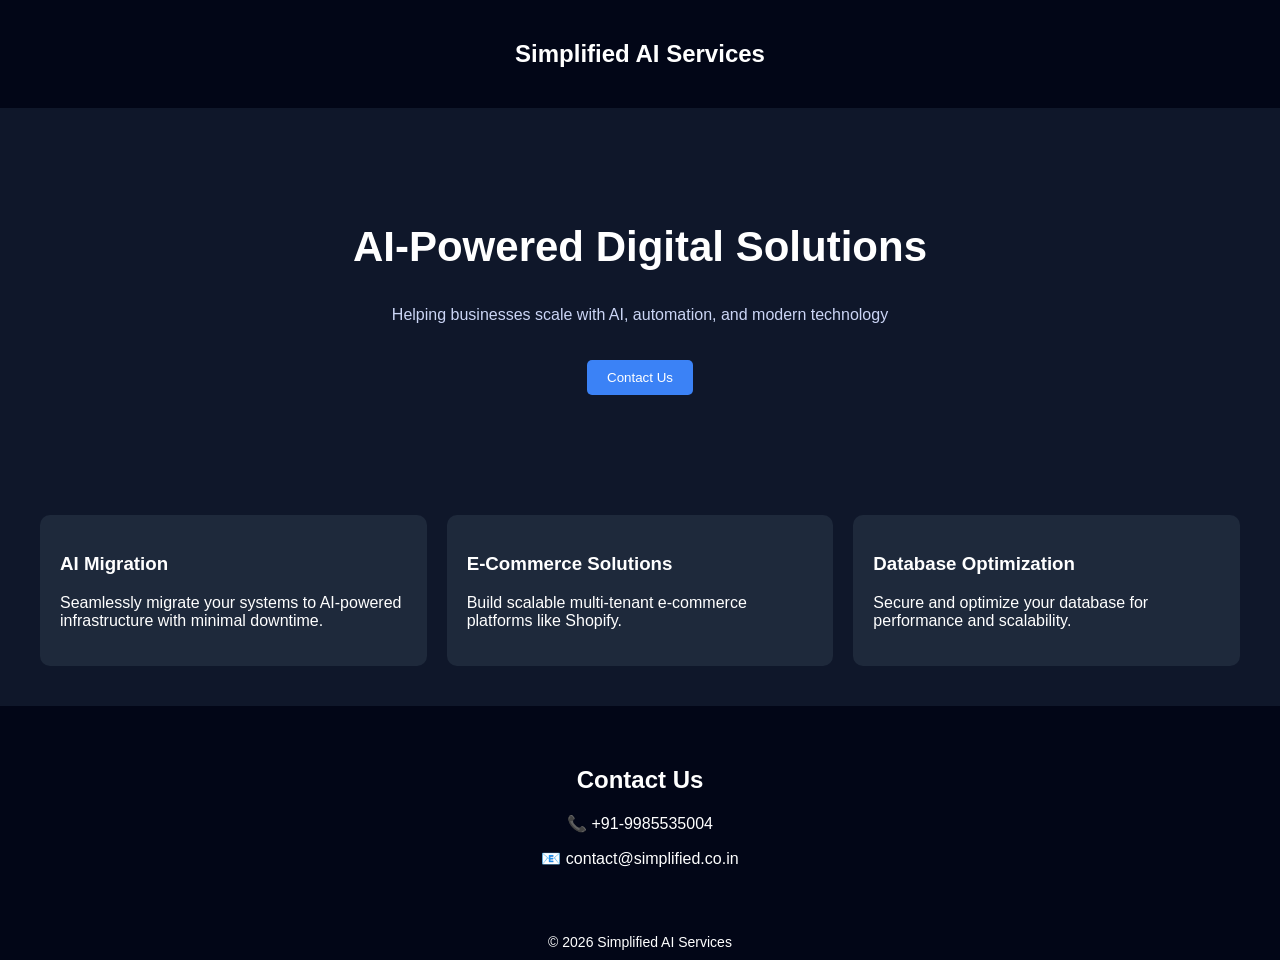
==== index.html @ 4fa231a5 "Add files via upload" ====
<!DOCTYPE html>
<html lang="en">
<head>
  <meta charset="UTF-8">
  <title>Simplified AI Services</title>
  <meta name="viewport" content="width=device-width, initial-scale=1.0">

  <link rel="stylesheet" href="style.css">
</head>

<body>

<header>
  <h2>Simplified AI Services</h2>
</header>

<section class="hero">
  <h1>AI-Powered Digital Solutions</h1>
  <p>Helping businesses scale with AI, automation, and modern technology</p>
  <button onclick="scrollToContact()">Contact Us</button>
</section>

<section class="services">

  <div class="card">
    <h3>AI Migration</h3>
    <p>Seamlessly migrate your systems to AI-powered infrastructure with minimal downtime.</p>
  </div>

  <div class="card">
    <h3>E-Commerce Solutions</h3>
    <p>Build scalable multi-tenant e-commerce platforms like Shopify.</p>
  </div>

  <div class="card">
    <h3>Database Optimization</h3>
    <p>Secure and optimize your database for performance and scalability.</p>
  </div>

</section>

<section class="contact" id="contact">
  <h2>Contact Us</h2>
  <p>📞 +91-9985535004</p>
  <p>📧 contact@simplified.co.in</p>
</section>

<footer>
  © 2026 Simplified AI Services
</footer>

<script src="script.js"></script>

</body>
</html>
---- style.css ----
body {
  margin: 0;
  font-family: Arial, sans-serif;
  background: #0f172a;
  color: #fff;
}

/* Header */
header {
  background: #020617;
  padding: 20px;
  text-align: center;
}

/* Hero */
.hero {
  text-align: center;
  padding: 80px 20px;
}

.hero h1 {
  font-size: 42px;
}

.hero p {
  color: #cbd5f5;
}

.hero button {
  margin-top: 20px;
  padding: 10px 20px;
  border: none;
  background: #3b82f6;
  color: white;
  cursor: pointer;
  border-radius: 5px;
}

.hero button:hover {
  background: #2563eb;
}

/* Services */
.services {
  display: grid;
  grid-template-columns: repeat(auto-fit, minmax(250px, 1fr));
  padding: 40px;
  gap: 20px;
}

.card {
  background: #1e293b;
  padding: 20px;
  border-radius: 10px;
  transition: 0.3s;
}

.card:hover {
  transform: scale(1.05);
  background: #334155;
}

/* Contact */
.contact {
  text-align: center;
  padding: 40px;
  background: #020617;
}

/* Footer */
footer {
  text-align: center;
  padding: 10px;
  background: #020617;
  font-size: 14px;
}
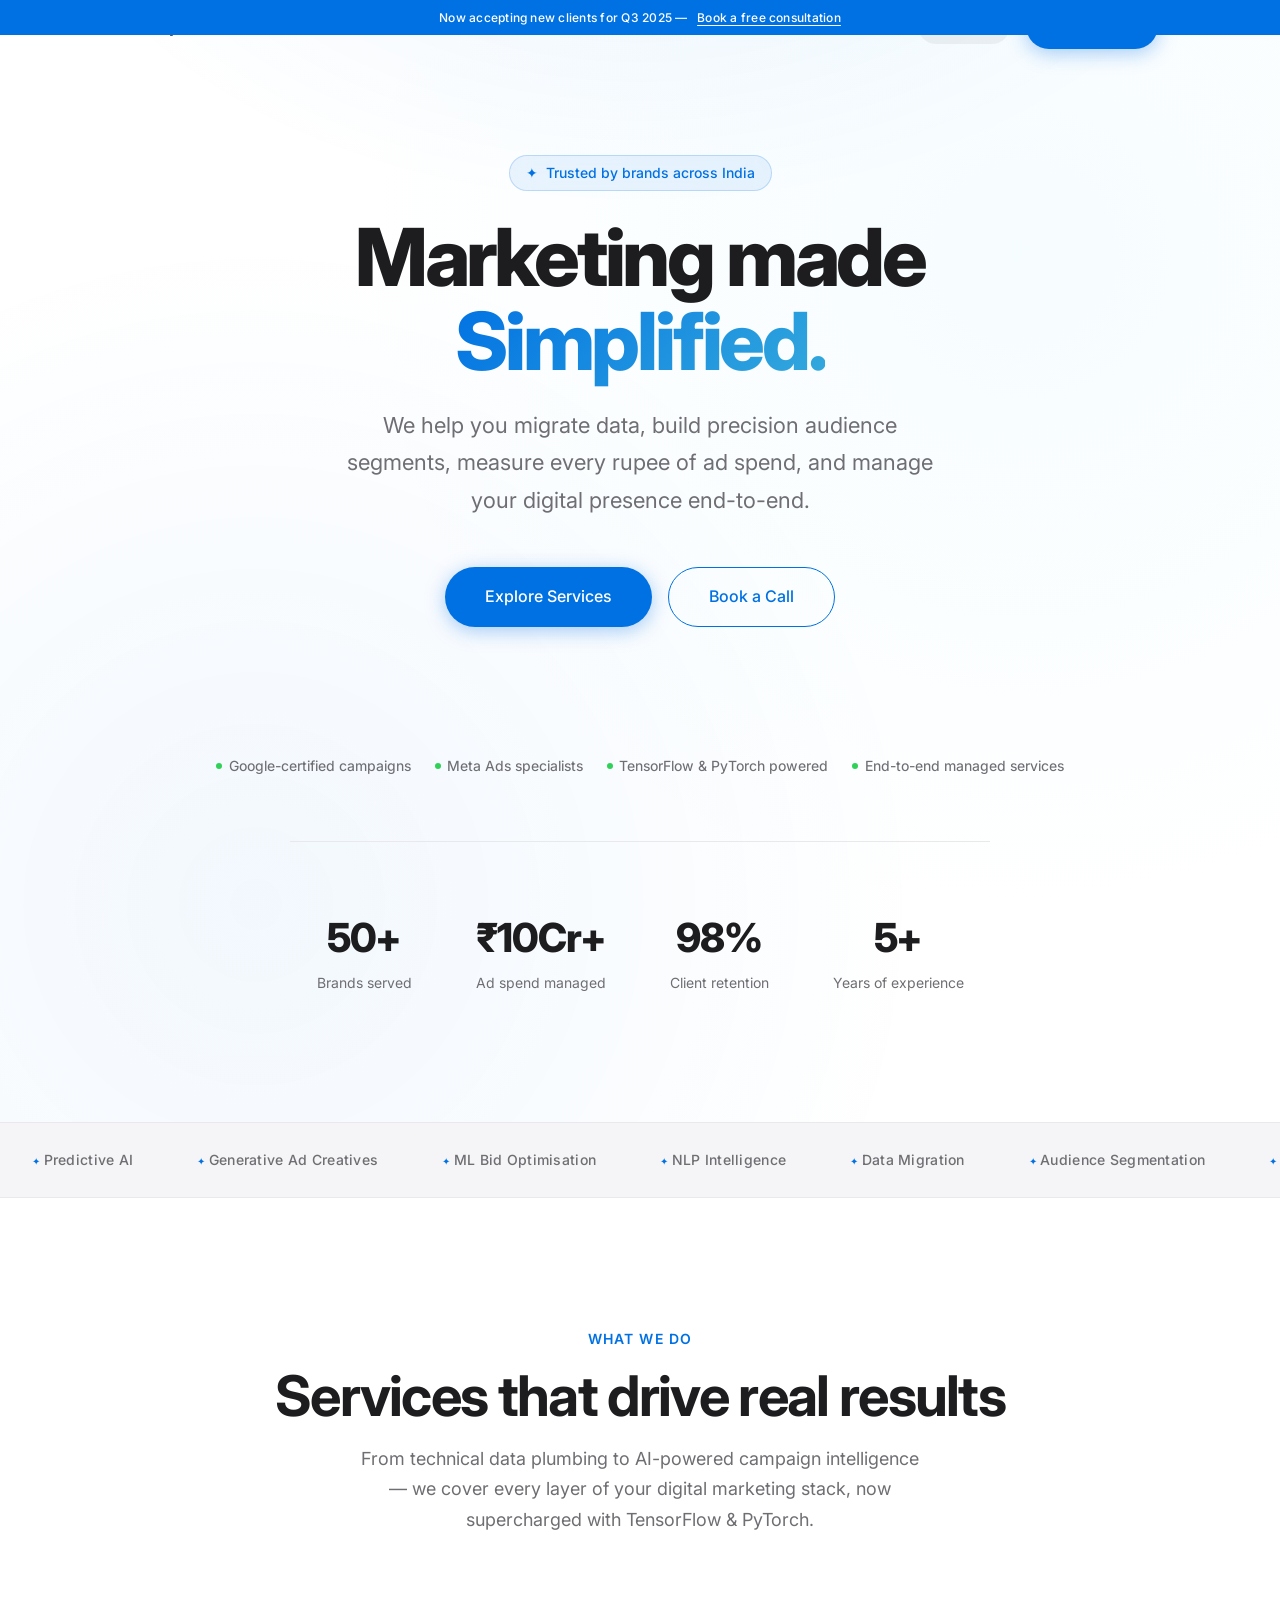
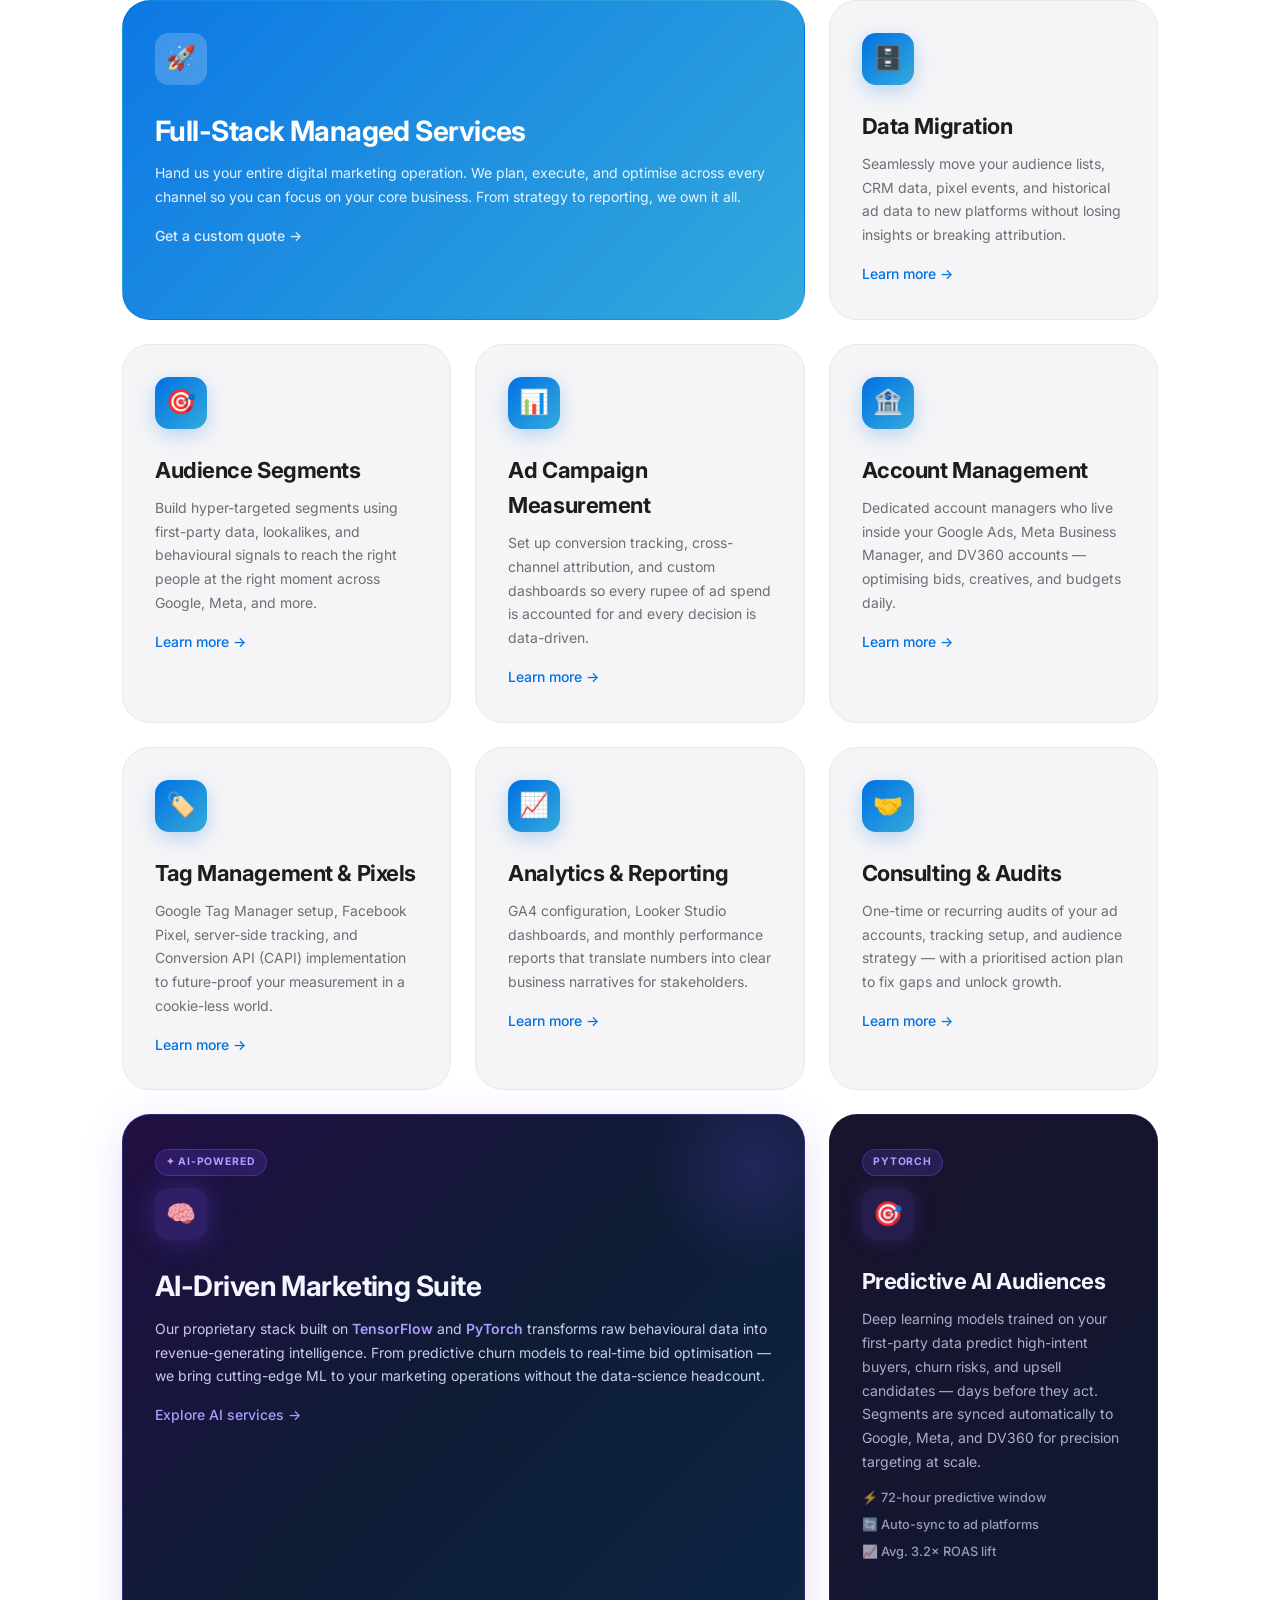
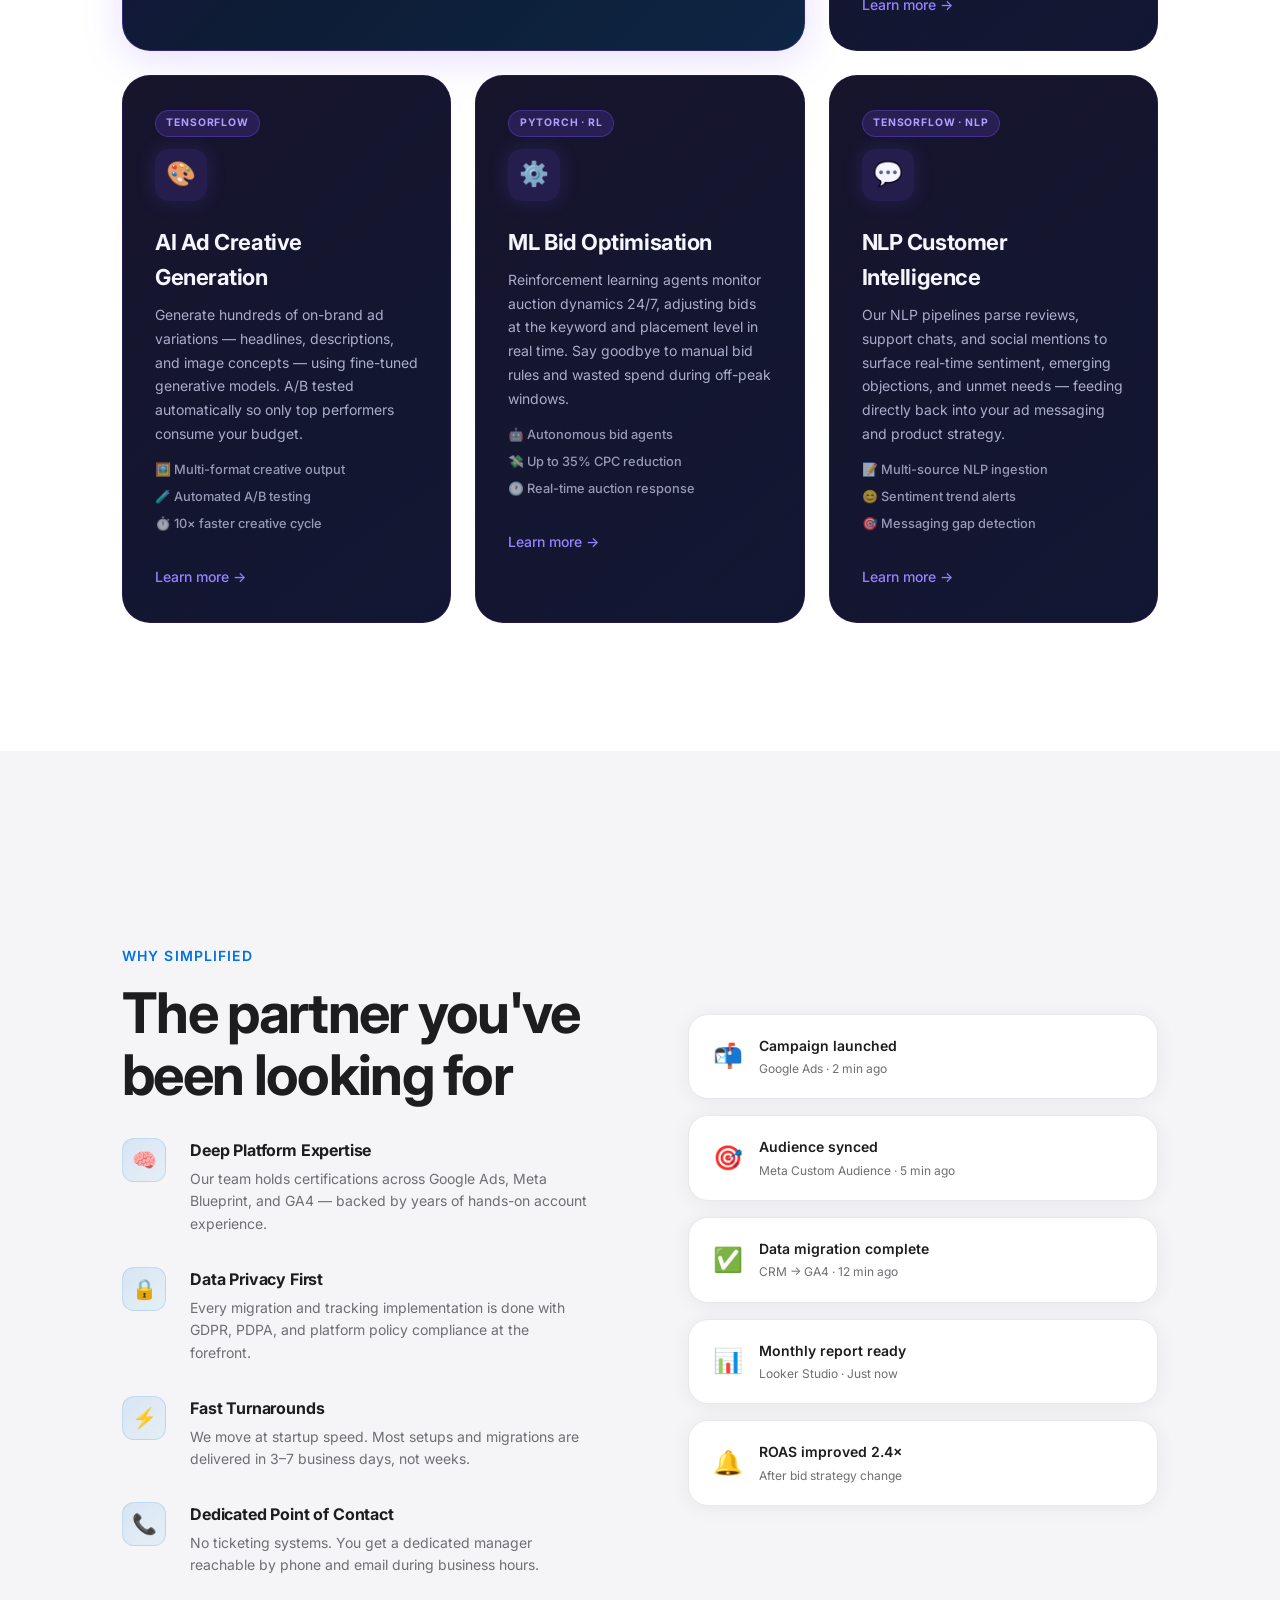
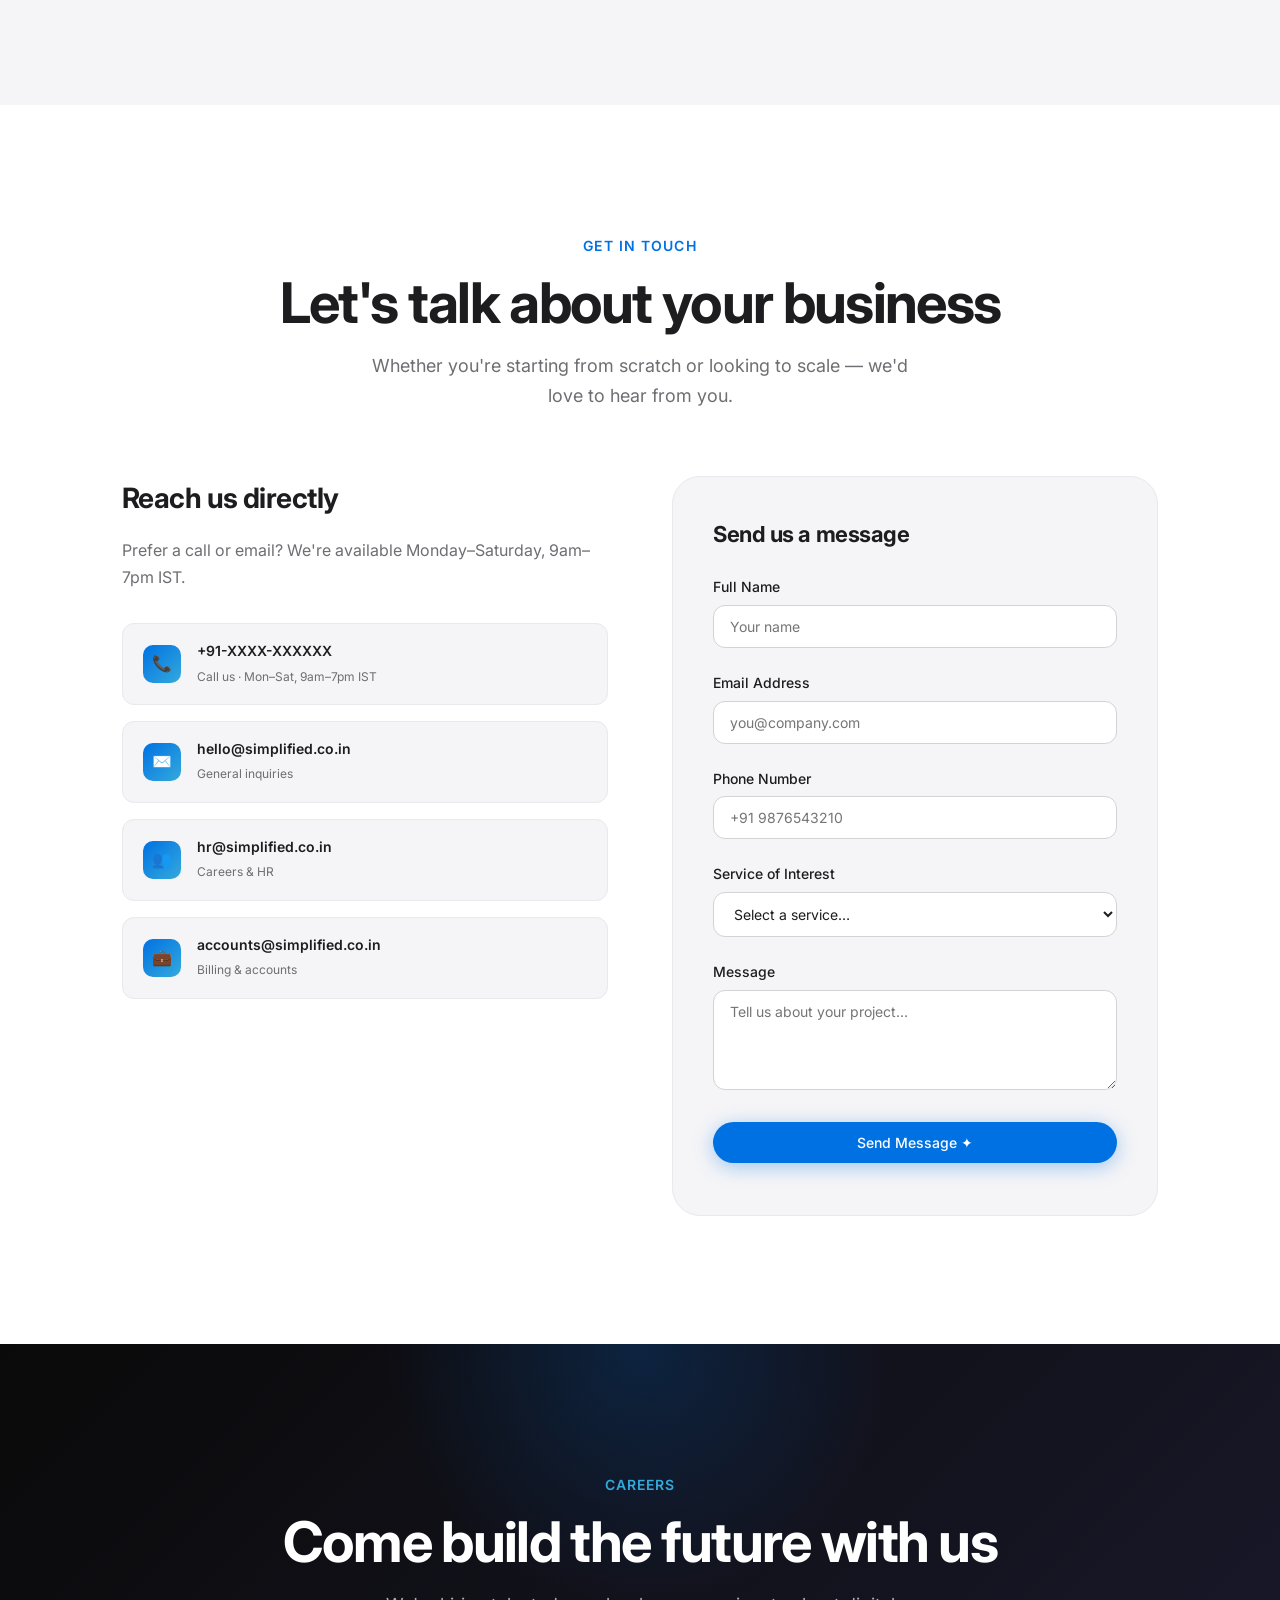
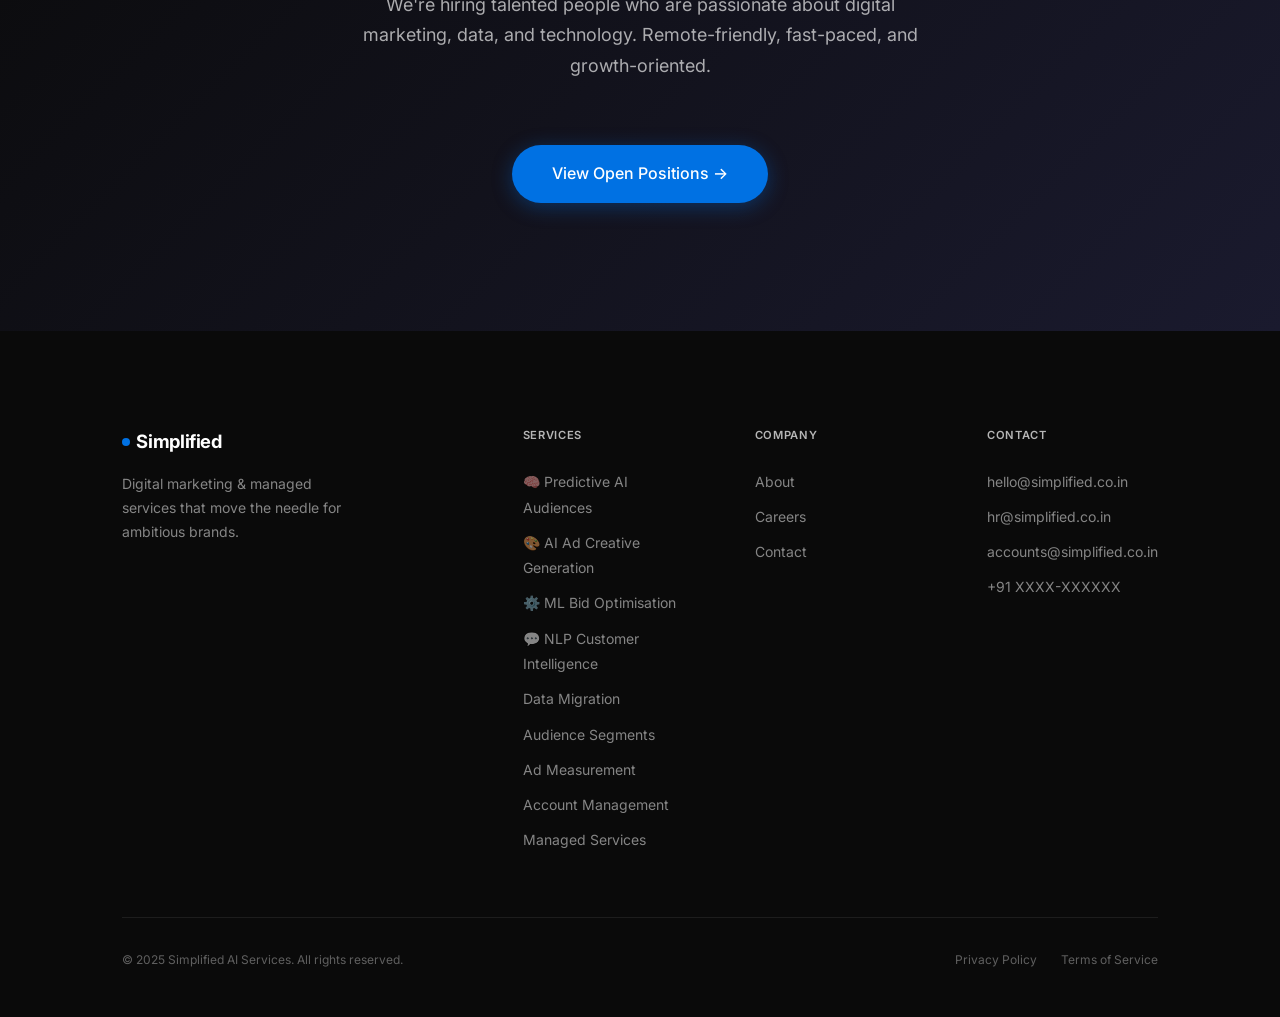
==== commit 3b90191b: "Initial commit: Simplified website with AI-driven services (TensorFlow & PyTorch)" ====
--- a/index.html
+++ b/index.html
@@ -1,55 +1,553 @@
-<!DOCTYPE html>
-<html lang="en">
-<head>
-  <meta charset="UTF-8">
-  <title>Simplified AI Services</title>
-  <meta name="viewport" content="width=device-width, initial-scale=1.0">
-
-  <link rel="stylesheet" href="style.css">
-</head>
-
-<body>
-
-<header>
-  <h2>Simplified AI Services</h2>
-</header>
-
-<section class="hero">
-  <h1>AI-Powered Digital Solutions</h1>
-  <p>Helping businesses scale with AI, automation, and modern technology</p>
-  <button onclick="scrollToContact()">Contact Us</button>
-</section>
-
-<section class="services">
-
-  <div class="card">
-    <h3>AI Migration</h3>
-    <p>Seamlessly migrate your systems to AI-powered infrastructure with minimal downtime.</p>
-  </div>
-
-  <div class="card">
-    <h3>E-Commerce Solutions</h3>
-    <p>Build scalable multi-tenant e-commerce platforms like Shopify.</p>
-  </div>
-
-  <div class="card">
-    <h3>Database Optimization</h3>
-    <p>Secure and optimize your database for performance and scalability.</p>
-  </div>
-
-</section>
-
-<section class="contact" id="contact">
-  <h2>Contact Us</h2>
-  <p>📞 +91-9985535004</p>
-  <p>📧 contact@simplified.co.in</p>
-</section>
-
-<footer>
-  © 2026 Simplified AI Services
-</footer>
-
-<script src="script.js"></script>
-
-</body>
-</html>+<!DOCTYPE html>
+<html lang="en">
+<head>
+  <meta charset="UTF-8" />
+  <meta name="viewport" content="width=device-width, initial-scale=1.0" />
+  <title>Simplified — AI-Driven Digital Marketing & Managed Services</title>
+  <meta name="description" content="Simplified helps brands scale with AI-driven services powered by TensorFlow &amp; PyTorch — predictive audiences, ML bid optimisation, generative ad creatives, and full-stack digital marketing managed services." />
+  <meta property="og:title" content="Simplified — Digital Marketing & Managed Services" />
+  <meta property="og:description" content="Data migration, audience segments, ad measurement, and managed services — all in one place." />
+  <meta property="og:type" content="website" />
+  <meta property="og:url" content="https://simplified.co.in/" />
+  <link rel="canonical" href="https://simplified.co.in/" />
+  <link rel="icon" href="data:image/svg+xml,<svg xmlns='http://www.w3.org/2000/svg' viewBox='0 0 100 100'><circle cx='50' cy='50' r='50' fill='%230071e3'/><text y='.9em' font-size='70' x='50%' text-anchor='middle' fill='white' font-family='Inter'>S</text></svg>" />
+  <link rel="stylesheet" href="style.css" />
+</head>
+<body>
+
+<!-- Page Loader -->
+<div class="page-loader" id="pageLoader">
+  <div class="loader-logo">Simplified</div>
+</div>
+
+<!-- Announcement Bar -->
+<div class="announcement-bar">
+  Now accepting new clients for Q3 2025 — <a href="#contact">Book a free consultation</a>
+</div>
+
+<!-- Navbar -->
+<nav class="navbar" id="navbar">
+  <div class="container">
+    <a href="index.html" class="nav-logo">
+      <span class="logo-dot"></span> Simplified
+    </a>
+
+    <ul class="nav-links">
+      <li><a href="#services">Services</a></li>
+      <li><a href="#why-us">Why Us</a></li>
+      <li><a href="#contact">Contact</a></li>
+      <li><a href="careers.html">Careers</a></li>
+    </ul>
+
+    <div class="nav-cta">
+      <a href="tel:+91-XXXXXXXXXX" class="btn btn-ghost" style="font-size:0.8rem; padding: 0.5rem 1rem;">📞 Call Us</a>
+      <a href="#contact" class="btn btn-primary">Get Started</a>
+    </div>
+
+    <button class="nav-hamburger" id="hamburger" aria-label="Open menu">
+      <span></span><span></span><span></span>
+    </button>
+  </div>
+</nav>
+
+<!-- Mobile Nav -->
+<div class="nav-mobile" id="mobileNav">
+  <a href="#services" onclick="closeMenu()">Services</a>
+  <a href="#why-us" onclick="closeMenu()">Why Us</a>
+  <a href="#contact" onclick="closeMenu()">Contact</a>
+  <a href="careers.html">Careers</a>
+  <a href="#contact" class="btn btn-primary btn-lg" onclick="closeMenu()">Get Started</a>
+</div>
+
+<!-- ═══════════════════════════════════
+     HERO
+═══════════════════════════════════ -->
+<section class="hero" id="home">
+  <div class="container" style="display:flex; flex-direction:column; align-items:center;">
+    <span class="hero-eyebrow fade-up">
+      ✦ &nbsp;Trusted by brands across India
+    </span>
+
+    <h1 class="hero-title fade-up fade-up-delay-1">
+      Marketing made<br><span class="gradient-text">Simplified.</span>
+    </h1>
+
+    <p class="hero-subtitle fade-up fade-up-delay-2">
+      We help you migrate data, build precision audience segments, measure every rupee of ad spend, and manage your digital presence end-to-end.
+    </p>
+
+    <div class="hero-cta fade-up fade-up-delay-3">
+      <a href="#services" class="btn btn-primary btn-lg">Explore Services</a>
+      <a href="#contact" class="btn btn-secondary btn-lg">Book a Call</a>
+    </div>
+
+    <div class="hero-badges fade-up fade-up-delay-4">
+      <span class="badge"><span class="dot"></span> Google-certified campaigns</span>
+      <span class="badge"><span class="dot"></span> Meta Ads specialists</span>
+      <span class="badge"><span class="dot"></span> TensorFlow &amp; PyTorch powered</span>
+      <span class="badge"><span class="dot"></span> End-to-end managed services</span>
+    </div>
+
+    <div class="hero-stats fade-up fade-up-delay-4">
+      <div class="stat">
+        <div class="stat-number">50+</div>
+        <div class="stat-label">Brands served</div>
+      </div>
+      <div class="stat">
+        <div class="stat-number">₹10Cr+</div>
+        <div class="stat-label">Ad spend managed</div>
+      </div>
+      <div class="stat">
+        <div class="stat-number">98%</div>
+        <div class="stat-label">Client retention</div>
+      </div>
+      <div class="stat">
+        <div class="stat-number">5+</div>
+        <div class="stat-label">Years of experience</div>
+      </div>
+    </div>
+  </div>
+</section>
+
+<!-- Marquee -->
+<div class="marquee-wrap">
+  <div class="marquee-inner">
+    <span>Predictive AI</span>
+    <span>Generative Ad Creatives</span>
+    <span>ML Bid Optimisation</span>
+    <span>NLP Intelligence</span>
+    <span>Data Migration</span>
+    <span>Audience Segmentation</span>
+    <span>Ad Campaign Measurement</span>
+    <span>Account Management</span>
+    <span>Google Ads</span>
+    <span>Meta Ads</span>
+    <span>TensorFlow ML Models</span>
+    <span>PyTorch Deep Learning</span>
+    <span>Tag Management</span>
+    <span>Analytics Setup</span>
+    <span>Pixel Configuration</span>
+    <span>Managed Services</span>
+    <span>CRM Migration</span>
+    <span>Conversion Tracking</span>
+    <!-- Duplicate for seamless loop -->
+    <span>Predictive AI</span>
+    <span>Generative Ad Creatives</span>
+    <span>ML Bid Optimisation</span>
+    <span>NLP Intelligence</span>
+    <span>Data Migration</span>
+    <span>Audience Segmentation</span>
+    <span>Ad Campaign Measurement</span>
+    <span>Account Management</span>
+    <span>Google Ads</span>
+    <span>Meta Ads</span>
+    <span>TensorFlow ML Models</span>
+    <span>PyTorch Deep Learning</span>
+    <span>Tag Management</span>
+    <span>Analytics Setup</span>
+    <span>Pixel Configuration</span>
+    <span>Managed Services</span>
+    <span>CRM Migration</span>
+    <span>Conversion Tracking</span>
+  </div>
+</div>
+
+<!-- ═══════════════════════════════════
+     SERVICES
+═══════════════════════════════════ -->
+<section class="services" id="services">
+  <div class="container">
+    <div class="text-center">
+      <span class="section-label fade-up">What we do</span>
+      <h2 class="section-title fade-up fade-up-delay-1">Services that drive real results</h2>
+      <p class="section-subtitle fade-up fade-up-delay-2">
+        From technical data plumbing to AI-powered campaign intelligence — we cover every layer of your digital marketing stack, now supercharged with TensorFlow &amp; PyTorch.
+      </p>
+    </div>
+
+    <div class="services-grid">
+
+      <!-- Featured -->
+      <div class="service-card featured fade-up">
+        <div class="service-icon">🚀</div>
+        <h3>Full-Stack Managed Services</h3>
+        <p>Hand us your entire digital marketing operation. We plan, execute, and optimise across every channel so you can focus on your core business. From strategy to reporting, we own it all.</p>
+        <a href="#contact" class="learn-more">Get a custom quote →</a>
+      </div>
+
+      <div class="service-card fade-up">
+        <div class="service-icon">🗄️</div>
+        <h3>Data Migration</h3>
+        <p>Seamlessly move your audience lists, CRM data, pixel events, and historical ad data to new platforms without losing insights or breaking attribution.</p>
+        <a href="#contact" class="learn-more">Learn more →</a>
+      </div>
+
+      <div class="service-card fade-up fade-up-delay-1">
+        <div class="service-icon">🎯</div>
+        <h3>Audience Segments</h3>
+        <p>Build hyper-targeted segments using first-party data, lookalikes, and behavioural signals to reach the right people at the right moment across Google, Meta, and more.</p>
+        <a href="#contact" class="learn-more">Learn more →</a>
+      </div>
+
+      <div class="service-card fade-up fade-up-delay-2">
+        <div class="service-icon">📊</div>
+        <h3>Ad Campaign Measurement</h3>
+        <p>Set up conversion tracking, cross-channel attribution, and custom dashboards so every rupee of ad spend is accounted for and every decision is data-driven.</p>
+        <a href="#contact" class="learn-more">Learn more →</a>
+      </div>
+
+      <div class="service-card fade-up fade-up-delay-3">
+        <div class="service-icon">🏦</div>
+        <h3>Account Management</h3>
+        <p>Dedicated account managers who live inside your Google Ads, Meta Business Manager, and DV360 accounts — optimising bids, creatives, and budgets daily.</p>
+        <a href="#contact" class="learn-more">Learn more →</a>
+      </div>
+
+      <div class="service-card fade-up">
+        <div class="service-icon">🏷️</div>
+        <h3>Tag Management & Pixels</h3>
+        <p>Google Tag Manager setup, Facebook Pixel, server-side tracking, and Conversion API (CAPI) implementation to future-proof your measurement in a cookie-less world.</p>
+        <a href="#contact" class="learn-more">Learn more →</a>
+      </div>
+
+      <div class="service-card fade-up fade-up-delay-1">
+        <div class="service-icon">📈</div>
+        <h3>Analytics & Reporting</h3>
+        <p>GA4 configuration, Looker Studio dashboards, and monthly performance reports that translate numbers into clear business narratives for stakeholders.</p>
+        <a href="#contact" class="learn-more">Learn more →</a>
+      </div>
+
+      <div class="service-card fade-up fade-up-delay-2">
+        <div class="service-icon">🤝</div>
+        <h3>Consulting & Audits</h3>
+        <p>One-time or recurring audits of your ad accounts, tracking setup, and audience strategy — with a prioritised action plan to fix gaps and unlock growth.</p>
+        <a href="#contact" class="learn-more">Learn more →</a>
+      </div>
+
+      <!-- ── AI-DRIVEN SERVICES ── -->
+      <div class="service-card ai-card featured fade-up fade-up-delay-3" style="grid-column: span 2;">
+        <div class="ai-badge">✦ AI-Powered</div>
+        <div class="service-icon">🧠</div>
+        <h3>AI-Driven Marketing Suite</h3>
+        <p>Our proprietary stack built on <strong>TensorFlow</strong> and <strong>PyTorch</strong> transforms raw behavioural data into revenue-generating intelligence. From predictive churn models to real-time bid optimisation — we bring cutting-edge ML to your marketing operations without the data-science headcount.</p>
+        <a href="#contact" class="learn-more">Explore AI services →</a>
+      </div>
+
+      <div class="service-card ai-card fade-up">
+        <div class="ai-badge">PyTorch</div>
+        <div class="service-icon">🎯</div>
+        <h3>Predictive AI Audiences</h3>
+        <p>Deep learning models trained on your first-party data predict high-intent buyers, churn risks, and upsell candidates — days before they act. Segments are synced automatically to Google, Meta, and DV360 for precision targeting at scale.</p>
+        <ul class="ai-feature-list">
+          <li>⚡ 72-hour predictive window</li>
+          <li>🔄 Auto-sync to ad platforms</li>
+          <li>📈 Avg. 3.2× ROAS lift</li>
+        </ul>
+        <a href="#contact" class="learn-more">Learn more →</a>
+      </div>
+
+      <div class="service-card ai-card fade-up fade-up-delay-1">
+        <div class="ai-badge">TensorFlow</div>
+        <div class="service-icon">🎨</div>
+        <h3>AI Ad Creative Generation</h3>
+        <p>Generate hundreds of on-brand ad variations — headlines, descriptions, and image concepts — using fine-tuned generative models. A/B tested automatically so only top performers consume your budget.</p>
+        <ul class="ai-feature-list">
+          <li>🖼️ Multi-format creative output</li>
+          <li>🧪 Automated A/B testing</li>
+          <li>⏱️ 10× faster creative cycle</li>
+        </ul>
+        <a href="#contact" class="learn-more">Learn more →</a>
+      </div>
+
+      <div class="service-card ai-card fade-up fade-up-delay-2">
+        <div class="ai-badge">PyTorch · RL</div>
+        <div class="service-icon">⚙️</div>
+        <h3>ML Bid Optimisation</h3>
+        <p>Reinforcement learning agents monitor auction dynamics 24/7, adjusting bids at the keyword and placement level in real time. Say goodbye to manual bid rules and wasted spend during off-peak windows.</p>
+        <ul class="ai-feature-list">
+          <li>🤖 Autonomous bid agents</li>
+          <li>💸 Up to 35% CPC reduction</li>
+          <li>🕐 Real-time auction response</li>
+        </ul>
+        <a href="#contact" class="learn-more">Learn more →</a>
+      </div>
+
+      <div class="service-card ai-card fade-up fade-up-delay-3">
+        <div class="ai-badge">TensorFlow · NLP</div>
+        <div class="service-icon">💬</div>
+        <h3>NLP Customer Intelligence</h3>
+        <p>Our NLP pipelines parse reviews, support chats, and social mentions to surface real-time sentiment, emerging objections, and unmet needs — feeding directly back into your ad messaging and product strategy.</p>
+        <ul class="ai-feature-list">
+          <li>📝 Multi-source NLP ingestion</li>
+          <li>😊 Sentiment trend alerts</li>
+          <li>🎯 Messaging gap detection</li>
+        </ul>
+        <a href="#contact" class="learn-more">Learn more →</a>
+      </div>
+
+    </div>
+  </div>
+</section>
+
+<!-- ═══════════════════════════════════
+     WHY US
+═══════════════════════════════════ -->
+<section class="why-us" id="why-us">
+  <div class="container">
+    <div class="why-grid">
+      <div>
+        <span class="section-label fade-up">Why Simplified</span>
+        <h2 class="section-title fade-up fade-up-delay-1">The partner you've been looking for</h2>
+        <ul class="why-list" style="margin-top: 2rem;">
+          <li class="why-item fade-up">
+            <div class="why-icon">🧠</div>
+            <div class="why-text">
+              <h4>Deep Platform Expertise</h4>
+              <p>Our team holds certifications across Google Ads, Meta Blueprint, and GA4 — backed by years of hands-on account experience.</p>
+            </div>
+          </li>
+          <li class="why-item fade-up fade-up-delay-1">
+            <div class="why-icon">🔒</div>
+            <div class="why-text">
+              <h4>Data Privacy First</h4>
+              <p>Every migration and tracking implementation is done with GDPR, PDPA, and platform policy compliance at the forefront.</p>
+            </div>
+          </li>
+          <li class="why-item fade-up fade-up-delay-2">
+            <div class="why-icon">⚡</div>
+            <div class="why-text">
+              <h4>Fast Turnarounds</h4>
+              <p>We move at startup speed. Most setups and migrations are delivered in 3–7 business days, not weeks.</p>
+            </div>
+          </li>
+          <li class="why-item fade-up fade-up-delay-3">
+            <div class="why-icon">📞</div>
+            <div class="why-text">
+              <h4>Dedicated Point of Contact</h4>
+              <p>No ticketing systems. You get a dedicated manager reachable by phone and email during business hours.</p>
+            </div>
+          </li>
+        </ul>
+      </div>
+
+      <div class="why-visual">
+        <div class="why-card-stack">
+          <div class="mini-card fade-up">
+            <span class="mini-card-icon">📬</span>
+            <div>
+              <div class="mini-card-label">Campaign launched</div>
+              <div class="mini-card-value">Google Ads · 2 min ago</div>
+            </div>
+          </div>
+          <div class="mini-card fade-up fade-up-delay-1">
+            <span class="mini-card-icon">🎯</span>
+            <div>
+              <div class="mini-card-label">Audience synced</div>
+              <div class="mini-card-value">Meta Custom Audience · 5 min ago</div>
+            </div>
+          </div>
+          <div class="mini-card fade-up fade-up-delay-2">
+            <span class="mini-card-icon">✅</span>
+            <div>
+              <div class="mini-card-label">Data migration complete</div>
+              <div class="mini-card-value">CRM → GA4 · 12 min ago</div>
+            </div>
+          </div>
+          <div class="mini-card fade-up fade-up-delay-3">
+            <span class="mini-card-icon">📊</span>
+            <div>
+              <div class="mini-card-label">Monthly report ready</div>
+              <div class="mini-card-value">Looker Studio · Just now</div>
+            </div>
+          </div>
+          <div class="mini-card fade-up fade-up-delay-4">
+            <span class="mini-card-icon">🔔</span>
+            <div>
+              <div class="mini-card-label">ROAS improved 2.4×</div>
+              <div class="mini-card-value">After bid strategy change</div>
+            </div>
+          </div>
+        </div>
+      </div>
+    </div>
+  </div>
+</section>
+
+<!-- ═══════════════════════════════════
+     CONTACT
+═══════════════════════════════════ -->
+<section class="contact" id="contact">
+  <div class="container">
+    <div class="text-center">
+      <span class="section-label fade-up">Get in touch</span>
+      <h2 class="section-title fade-up fade-up-delay-1">Let's talk about your business</h2>
+      <p class="section-subtitle fade-up fade-up-delay-2">
+        Whether you're starting from scratch or looking to scale — we'd love to hear from you.
+      </p>
+    </div>
+
+    <div class="contact-grid">
+      <div class="contact-info fade-up">
+        <h3>Reach us directly</h3>
+        <p>Prefer a call or email? We're available Monday–Saturday, 9am–7pm IST.</p>
+
+        <a href="tel:+919999999999" class="contact-item">
+          <div class="contact-item-icon">📞</div>
+          <div class="contact-item-text">
+            <strong>+91-XXXX-XXXXXX</strong>
+            <span>Call us · Mon–Sat, 9am–7pm IST</span>
+          </div>
+        </a>
+
+        <a href="mailto:hello@simplified.co.in" class="contact-item">
+          <div class="contact-item-icon">✉️</div>
+          <div class="contact-item-text">
+            <strong>hello@simplified.co.in</strong>
+            <span>General inquiries</span>
+          </div>
+        </a>
+
+        <a href="mailto:hr@simplified.co.in" class="contact-item">
+          <div class="contact-item-icon">👥</div>
+          <div class="contact-item-text">
+            <strong>hr@simplified.co.in</strong>
+            <span>Careers & HR</span>
+          </div>
+        </a>
+
+        <a href="mailto:accounts@simplified.co.in" class="contact-item">
+          <div class="contact-item-icon">💼</div>
+          <div class="contact-item-text">
+            <strong>accounts@simplified.co.in</strong>
+            <span>Billing & accounts</span>
+          </div>
+        </a>
+      </div>
+
+      <div class="contact-form-wrapper fade-up fade-up-delay-1">
+        <h3>Send us a message</h3>
+        <form id="contactForm" onsubmit="handleFormSubmit(event)">
+          <div class="form-group">
+            <label for="name">Full Name</label>
+            <input type="text" id="name" name="name" placeholder="Your name" required />
+          </div>
+          <div class="form-group">
+            <label for="email">Email Address</label>
+            <input type="email" id="email" name="email" placeholder="you@company.com" required />
+          </div>
+          <div class="form-group">
+            <label for="phone">Phone Number</label>
+            <input type="tel" id="phone" name="phone" placeholder="+91 9876543210" />
+          </div>
+          <div class="form-group">
+            <label for="service">Service of Interest</label>
+            <select id="service" name="service">
+              <option value="">Select a service…</option>
+              <optgroup label="── AI-Driven Services ──">
+                <option>Predictive AI Audiences (PyTorch)</option>
+                <option>AI Ad Creative Generation (TensorFlow)</option>
+                <option>ML Bid Optimisation (RL Agent)</option>
+                <option>NLP Customer Intelligence</option>
+                <option>Full AI-Driven Marketing Suite</option>
+              </optgroup>
+              <optgroup label="── Core Services ──">
+                <option>Data Migration</option>
+                <option>Audience Segments</option>
+                <option>Ad Campaign Measurement</option>
+                <option>Account Management</option>
+                <option>Tag Management & Pixels</option>
+                <option>Analytics & Reporting</option>
+                <option>Full Managed Services</option>
+                <option>Consulting / Audit</option>
+              </optgroup>
+            </select>
+          </div>
+          <div class="form-group">
+            <label for="message">Message</label>
+            <textarea id="message" name="message" placeholder="Tell us about your project…"></textarea>
+          </div>
+          <button type="submit" class="btn btn-primary" style="width:100%; justify-content:center;">
+            Send Message ✦
+          </button>
+          <p id="formStatus" style="margin-top:0.75rem; font-size:0.8rem; text-align:center; color: var(--text-secondary);"></p>
+        </form>
+      </div>
+    </div>
+  </div>
+</section>
+
+<!-- ═══════════════════════════════════
+     CAREERS TEASER
+═══════════════════════════════════ -->
+<section class="careers-teaser">
+  <div class="container">
+    <span class="section-label fade-up">Careers</span>
+    <h2 class="section-title fade-up fade-up-delay-1">Come build the future with us</h2>
+    <p class="section-subtitle fade-up fade-up-delay-2">
+      We're hiring talented people who are passionate about digital marketing, data, and technology. Remote-friendly, fast-paced, and growth-oriented.
+    </p>
+    <a href="careers.html" class="btn btn-primary btn-lg fade-up fade-up-delay-3">View Open Positions →</a>
+  </div>
+</section>
+
+<!-- ═══════════════════════════════════
+     FOOTER
+═══════════════════════════════════ -->
+<footer>
+  <div class="container">
+    <div class="footer-grid">
+      <div class="footer-brand">
+        <a href="index.html" class="nav-logo">
+          <span class="logo-dot"></span> Simplified
+        </a>
+        <p>Digital marketing & managed services that move the needle for ambitious brands.</p>
+      </div>
+
+      <div class="footer-col">
+        <h4>Services</h4>
+        <ul>
+          <li><a href="#services">🧠 Predictive AI Audiences</a></li>
+          <li><a href="#services">🎨 AI Ad Creative Generation</a></li>
+          <li><a href="#services">⚙️ ML Bid Optimisation</a></li>
+          <li><a href="#services">💬 NLP Customer Intelligence</a></li>
+          <li><a href="#services">Data Migration</a></li>
+          <li><a href="#services">Audience Segments</a></li>
+          <li><a href="#services">Ad Measurement</a></li>
+          <li><a href="#services">Account Management</a></li>
+          <li><a href="#services">Managed Services</a></li>
+        </ul>
+      </div>
+
+      <div class="footer-col">
+        <h4>Company</h4>
+        <ul>
+          <li><a href="#why-us">About</a></li>
+          <li><a href="careers.html">Careers</a></li>
+          <li><a href="#contact">Contact</a></li>
+        </ul>
+      </div>
+
+      <div class="footer-col">
+        <h4>Contact</h4>
+        <ul>
+          <li><a href="mailto:hello@simplified.co.in">hello@simplified.co.in</a></li>
+          <li><a href="mailto:hr@simplified.co.in">hr@simplified.co.in</a></li>
+          <li><a href="mailto:accounts@simplified.co.in">accounts@simplified.co.in</a></li>
+          <li><a href="tel:+919999999999">+91 XXXX-XXXXXX</a></li>
+        </ul>
+      </div>
+    </div>
+
+    <div class="footer-bottom">
+      <p>© 2025 Simplified AI Services. All rights reserved.</p>
+      <div class="footer-links">
+        <a href="#">Privacy Policy</a>
+        <a href="#">Terms of Service</a>
+      </div>
+    </div>
+  </div>
+</footer>
+
+<script src="script.js"></script>
+</body>
+</html>
--- a/style.css
+++ b/style.css
@@ -1,76 +1,1214 @@
-body {
-  margin: 0;
-  font-family: Arial, sans-serif;
-  background: #0f172a;
-  color: #fff;
-}
-
-/* Header */
-header {
-  background: #020617;
-  padding: 20px;
-  text-align: center;
-}
-
-/* Hero */
-.hero {
-  text-align: center;
-  padding: 80px 20px;
-}
-
-.hero h1 {
-  font-size: 42px;
-}
-
-.hero p {
-  color: #cbd5f5;
-}
-
-.hero button {
-  margin-top: 20px;
-  padding: 10px 20px;
-  border: none;
-  background: #3b82f6;
-  color: white;
-  cursor: pointer;
-  border-radius: 5px;
-}
-
-.hero button:hover {
-  background: #2563eb;
-}
-
-/* Services */
-.services {
-  display: grid;
-  grid-template-columns: repeat(auto-fit, minmax(250px, 1fr));
-  padding: 40px;
-  gap: 20px;
-}
-
-.card {
-  background: #1e293b;
-  padding: 20px;
-  border-radius: 10px;
-  transition: 0.3s;
-}
-
-.card:hover {
-  transform: scale(1.05);
-  background: #334155;
-}
-
-/* Contact */
-.contact {
-  text-align: center;
-  padding: 40px;
-  background: #020617;
-}
-
-/* Footer */
-footer {
-  text-align: center;
-  padding: 10px;
-  background: #020617;
-  font-size: 14px;
-}+/* =============================================
+   Simplified — Apple-Inspired Design System
+   ============================================= */
+
+@import url('https://fonts.googleapis.com/css2?family=Inter:wght@300;400;500;600;700;800;900&display=swap');
+
+/* ─── Reset & Base ─── */
+*, *::before, *::after {
+  box-sizing: border-box;
+  margin: 0;
+  padding: 0;
+}
+
+:root {
+  /* Colours */
+  --white: #ffffff;
+  --black: #000000;
+  --text-primary: #1d1d1f;
+  --text-secondary: #6e6e73;
+  --text-tertiary: #86868b;
+  --accent: #0071e3;
+  --accent-hover: #0077ed;
+  --accent-dark: #004399;
+  --surface: #f5f5f7;
+  --surface-2: #fafafa;
+  --border: #d2d2d7;
+  --border-light: #e8e8ed;
+
+  /* Typography */
+  --font: 'Inter', -apple-system, BlinkMacSystemFont, 'Helvetica Neue', sans-serif;
+  --font-size-xs: 0.75rem;
+  --font-size-sm: 0.875rem;
+  --font-size-base: 1rem;
+  --font-size-md: 1.125rem;
+  --font-size-lg: 1.375rem;
+  --font-size-xl: 1.75rem;
+  --font-size-2xl: 2.5rem;
+  --font-size-3xl: 3.5rem;
+  --font-size-4xl: 5rem;
+
+  /* Spacing */
+  --sp-1: 0.5rem;
+  --sp-2: 1rem;
+  --sp-3: 1.5rem;
+  --sp-4: 2rem;
+  --sp-6: 3rem;
+  --sp-8: 4rem;
+  --sp-12: 6rem;
+  --sp-16: 8rem;
+
+  /* Layout */
+  --max-w: 1100px;
+  --radius: 12px;
+  --radius-lg: 20px;
+  --radius-xl: 28px;
+
+  /* Effects */
+  --shadow: 0 2px 20px rgba(0,0,0,0.06);
+  --shadow-md: 0 8px 40px rgba(0,0,0,0.10);
+  --shadow-lg: 0 20px 60px rgba(0,0,0,0.14);
+  --transition: all 0.3s cubic-bezier(0.4, 0, 0.2, 1);
+}
+
+html {
+  scroll-behavior: smooth;
+  -webkit-font-smoothing: antialiased;
+  -moz-osx-font-smoothing: grayscale;
+}
+
+body {
+  font-family: var(--font);
+  background-color: var(--white);
+  color: var(--text-primary);
+  line-height: 1.6;
+  overflow-x: hidden;
+}
+
+a {
+  text-decoration: none;
+  color: inherit;
+}
+
+img {
+  max-width: 100%;
+  display: block;
+}
+
+/* ─── Utility ─── */
+.container {
+  max-width: var(--max-w);
+  margin: 0 auto;
+  padding: 0 var(--sp-4);
+}
+
+.section-label {
+  display: inline-block;
+  font-size: var(--font-size-sm);
+  font-weight: 600;
+  letter-spacing: 0.08em;
+  text-transform: uppercase;
+  color: var(--accent);
+  margin-bottom: var(--sp-2);
+}
+
+.section-title {
+  font-size: clamp(2rem, 5vw, var(--font-size-3xl));
+  font-weight: 700;
+  line-height: 1.1;
+  letter-spacing: -0.03em;
+  color: var(--text-primary);
+  margin-bottom: var(--sp-2);
+}
+
+.section-subtitle {
+  font-size: var(--font-size-md);
+  color: var(--text-secondary);
+  max-width: 560px;
+  margin: 0 auto var(--sp-8);
+  line-height: 1.7;
+}
+
+.text-center { text-align: center; }
+
+/* ─── Buttons ─── */
+.btn {
+  display: inline-flex;
+  align-items: center;
+  gap: 0.4rem;
+  padding: 0.75rem 1.75rem;
+  border-radius: 980px;
+  font-size: var(--font-size-sm);
+  font-weight: 500;
+  cursor: pointer;
+  transition: var(--transition);
+  border: none;
+  font-family: var(--font);
+  white-space: nowrap;
+}
+
+.btn-primary {
+  background: var(--accent);
+  color: var(--white);
+  box-shadow: 0 4px 20px rgba(0, 113, 227, 0.35);
+}
+
+.btn-primary:hover {
+  background: var(--accent-hover);
+  box-shadow: 0 6px 28px rgba(0, 113, 227, 0.45);
+  transform: translateY(-1px);
+}
+
+.btn-secondary {
+  background: transparent;
+  color: var(--accent);
+  border: 1.5px solid var(--accent);
+}
+
+.btn-secondary:hover {
+  background: var(--accent);
+  color: var(--white);
+  transform: translateY(-1px);
+}
+
+.btn-ghost {
+  background: rgba(0,0,0,0.05);
+  color: var(--text-primary);
+}
+
+.btn-ghost:hover {
+  background: rgba(0,0,0,0.09);
+}
+
+.btn-lg {
+  padding: 1rem 2.5rem;
+  font-size: var(--font-size-base);
+}
+
+/* ─── Navbar ─── */
+.navbar {
+  position: fixed;
+  top: 0;
+  left: 0;
+  right: 0;
+  z-index: 1000;
+  height: 52px;
+  display: flex;
+  align-items: center;
+  transition: var(--transition);
+}
+
+.navbar.scrolled {
+  background: rgba(255,255,255,0.82);
+  backdrop-filter: saturate(180%) blur(20px);
+  -webkit-backdrop-filter: saturate(180%) blur(20px);
+  border-bottom: 1px solid var(--border-light);
+}
+
+.navbar .container {
+  display: flex;
+  align-items: center;
+  justify-content: space-between;
+  width: 100%;
+}
+
+.nav-logo {
+  font-size: 1.15rem;
+  font-weight: 700;
+  color: var(--text-primary);
+  letter-spacing: -0.02em;
+  display: flex;
+  align-items: center;
+  gap: 0.4rem;
+}
+
+.nav-logo .logo-dot {
+  width: 8px;
+  height: 8px;
+  border-radius: 50%;
+  background: var(--accent);
+  display: inline-block;
+}
+
+.nav-links {
+  display: flex;
+  align-items: center;
+  gap: var(--sp-4);
+  list-style: none;
+}
+
+.nav-links a {
+  font-size: var(--font-size-sm);
+  color: var(--text-primary);
+  opacity: 0.75;
+  transition: var(--transition);
+  font-weight: 450;
+}
+
+.nav-links a:hover {
+  opacity: 1;
+  color: var(--accent);
+}
+
+.nav-cta {
+  display: flex;
+  align-items: center;
+  gap: var(--sp-2);
+}
+
+/* Mobile hamburger */
+.nav-hamburger {
+  display: none;
+  flex-direction: column;
+  gap: 5px;
+  cursor: pointer;
+  padding: 4px;
+}
+
+.nav-hamburger span {
+  display: block;
+  width: 22px;
+  height: 2px;
+  background: var(--text-primary);
+  border-radius: 2px;
+  transition: var(--transition);
+}
+
+/* Mobile menu */
+.nav-mobile {
+  display: none;
+  position: fixed;
+  top: 52px;
+  left: 0;
+  right: 0;
+  bottom: 0;
+  background: rgba(255,255,255,0.97);
+  backdrop-filter: blur(20px);
+  z-index: 999;
+  flex-direction: column;
+  align-items: center;
+  justify-content: center;
+  gap: var(--sp-4);
+  padding: var(--sp-4);
+}
+
+.nav-mobile.open {
+  display: flex;
+}
+
+.nav-mobile a {
+  font-size: var(--font-size-xl);
+  font-weight: 600;
+  color: var(--text-primary);
+  transition: color 0.2s;
+}
+
+.nav-mobile a:hover {
+  color: var(--accent);
+}
+
+/* ─── Hero ─── */
+.hero {
+  min-height: 100vh;
+  display: flex;
+  align-items: center;
+  justify-content: center;
+  text-align: center;
+  padding: 120px var(--sp-4) var(--sp-16);
+  position: relative;
+  overflow: hidden;
+  background: radial-gradient(ellipse 80% 60% at 50% -20%, rgba(0, 113, 227, 0.08), transparent 60%),
+              var(--white);
+}
+
+.hero::before {
+  content: '';
+  position: absolute;
+  inset: 0;
+  background:
+    radial-gradient(circle at 20% 80%, rgba(0, 113, 227, 0.05), transparent 50%),
+    radial-gradient(circle at 80% 20%, rgba(100, 210, 255, 0.06), transparent 50%);
+  pointer-events: none;
+}
+
+.hero-eyebrow {
+  display: inline-flex;
+  align-items: center;
+  gap: 0.4rem;
+  background: rgba(0, 113, 227, 0.08);
+  border: 1px solid rgba(0, 113, 227, 0.2);
+  color: var(--accent);
+  font-size: var(--font-size-sm);
+  font-weight: 500;
+  padding: 0.35rem 1rem;
+  border-radius: 980px;
+  margin-bottom: var(--sp-3);
+  backdrop-filter: blur(10px);
+}
+
+.hero-title {
+  font-size: clamp(2.8rem, 8vw, var(--font-size-4xl));
+  font-weight: 800;
+  line-height: 1.05;
+  letter-spacing: -0.04em;
+  color: var(--text-primary);
+  margin-bottom: var(--sp-3);
+}
+
+.hero-title .gradient-text {
+  background: linear-gradient(135deg, #0071e3 0%, #34aadc 100%);
+  -webkit-background-clip: text;
+  -webkit-text-fill-color: transparent;
+  background-clip: text;
+}
+
+.hero-subtitle {
+  font-size: clamp(1rem, 2.5vw, var(--font-size-lg));
+  color: var(--text-secondary);
+  max-width: 600px;
+  margin: 0 auto var(--sp-6);
+  line-height: 1.7;
+  font-weight: 400;
+}
+
+.hero-cta {
+  display: flex;
+  flex-wrap: wrap;
+  gap: var(--sp-2);
+  justify-content: center;
+  margin-bottom: var(--sp-12);
+}
+
+.hero-badges {
+  display: flex;
+  flex-wrap: wrap;
+  justify-content: center;
+  gap: var(--sp-3);
+  margin-top: var(--sp-4);
+}
+
+.badge {
+  display: flex;
+  align-items: center;
+  gap: 0.4rem;
+  font-size: var(--font-size-sm);
+  color: var(--text-secondary);
+  font-weight: 450;
+}
+
+.badge .dot {
+  width: 6px;
+  height: 6px;
+  border-radius: 50%;
+  background: #30d158;
+  flex-shrink: 0;
+}
+
+.hero-stats {
+  display: flex;
+  flex-wrap: wrap;
+  justify-content: center;
+  gap: var(--sp-8);
+  margin-top: var(--sp-8);
+  padding-top: var(--sp-8);
+  border-top: 1px solid var(--border-light);
+  width: 100%;
+  max-width: 700px;
+  margin-left: auto;
+  margin-right: auto;
+}
+
+.stat {
+  text-align: center;
+}
+
+.stat-number {
+  font-size: var(--font-size-2xl);
+  font-weight: 800;
+  letter-spacing: -0.03em;
+  color: var(--text-primary);
+}
+
+.stat-label {
+  font-size: var(--font-size-sm);
+  color: var(--text-secondary);
+  margin-top: 2px;
+}
+
+/* ─── Marquee strip ─── */
+.marquee-wrap {
+  background: var(--surface);
+  border-top: 1px solid var(--border-light);
+  border-bottom: 1px solid var(--border-light);
+  padding: var(--sp-3) 0;
+  overflow: hidden;
+  white-space: nowrap;
+}
+
+.marquee-inner {
+  display: inline-flex;
+  animation: marquee 28s linear infinite;
+}
+
+.marquee-inner span {
+  font-size: var(--font-size-sm);
+  color: var(--text-secondary);
+  font-weight: 500;
+  padding: 0 2rem;
+  letter-spacing: 0.02em;
+}
+
+.marquee-inner span::before {
+  content: '✦  ';
+  color: var(--accent);
+  font-size: 0.6rem;
+  vertical-align: middle;
+}
+
+@keyframes marquee {
+  0% { transform: translateX(0); }
+  100% { transform: translateX(-50%); }
+}
+
+/* ─── Services ─── */
+.services {
+  padding: var(--sp-16) var(--sp-4);
+  background: var(--white);
+}
+
+.services-grid {
+  display: grid;
+  grid-template-columns: repeat(auto-fit, minmax(300px, 1fr));
+  gap: var(--sp-3);
+  margin-top: var(--sp-6);
+}
+
+.service-card {
+  background: var(--surface);
+  border-radius: var(--radius-xl);
+  padding: 2rem;
+  border: 1px solid var(--border-light);
+  transition: var(--transition);
+  position: relative;
+  overflow: hidden;
+  cursor: default;
+}
+
+.service-card::before {
+  content: '';
+  position: absolute;
+  inset: 0;
+  background: linear-gradient(135deg, rgba(0, 113, 227, 0.04), transparent 60%);
+  opacity: 0;
+  transition: var(--transition);
+  border-radius: inherit;
+}
+
+.service-card:hover {
+  transform: translateY(-4px);
+  box-shadow: var(--shadow-md);
+  border-color: rgba(0, 113, 227, 0.2);
+}
+
+.service-card:hover::before {
+  opacity: 1;
+}
+
+.service-icon {
+  width: 52px;
+  height: 52px;
+  border-radius: 14px;
+  background: linear-gradient(135deg, var(--accent), #34aadc);
+  display: flex;
+  align-items: center;
+  justify-content: center;
+  margin-bottom: var(--sp-3);
+  font-size: 1.5rem;
+  box-shadow: 0 6px 20px rgba(0, 113, 227, 0.25);
+}
+
+.service-card h3 {
+  font-size: var(--font-size-lg);
+  font-weight: 700;
+  margin-bottom: var(--sp-1);
+  letter-spacing: -0.02em;
+}
+
+.service-card p {
+  color: var(--text-secondary);
+  font-size: var(--font-size-sm);
+  line-height: 1.7;
+}
+
+.service-card .learn-more {
+  display: inline-flex;
+  align-items: center;
+  gap: 0.3rem;
+  color: var(--accent);
+  font-size: var(--font-size-sm);
+  font-weight: 500;
+  margin-top: var(--sp-2);
+  transition: gap 0.2s;
+}
+
+.service-card:hover .learn-more {
+  gap: 0.5rem;
+}
+
+/* Featured large card */
+.service-card.featured {
+  grid-column: span 2;
+  background: linear-gradient(135deg, #0071e3 0%, #34aadc 100%);
+  color: var(--white);
+  border-color: transparent;
+}
+
+.service-card.featured h3,
+.service-card.featured p {
+  color: rgba(255,255,255,0.9);
+}
+
+.service-card.featured h3 {
+  color: var(--white);
+  font-size: var(--font-size-xl);
+}
+
+.service-card.featured .learn-more {
+  color: rgba(255,255,255,0.85);
+}
+
+.service-card.featured .service-icon {
+  background: rgba(255,255,255,0.2);
+  box-shadow: none;
+}
+
+.service-card.featured::before {
+  background: linear-gradient(135deg, rgba(255,255,255,0.05), transparent);
+  opacity: 1;
+}
+
+/* ─── AI Service Cards ─── */
+.service-card.ai-card {
+  position: relative;
+  border: 1px solid rgba(120, 80, 255, 0.18);
+  background: linear-gradient(145deg, #0f0f1a 0%, #12102b 100%);
+  color: #e8e6ff;
+}
+
+.service-card.ai-card::before {
+  background: linear-gradient(135deg, rgba(120, 80, 255, 0.08), rgba(0, 200, 255, 0.04));
+  opacity: 1;
+}
+
+.service-card.ai-card:hover {
+  border-color: rgba(120, 80, 255, 0.5);
+  box-shadow: 0 20px 60px rgba(120, 80, 255, 0.25), 0 0 0 1px rgba(120, 80, 255, 0.2);
+  transform: translateY(-6px);
+}
+
+.service-card.ai-card h3 {
+  color: #ffffff;
+}
+
+.service-card.ai-card p {
+  color: rgba(232, 230, 255, 0.75);
+}
+
+.service-card.ai-card p strong {
+  color: #b09fff;
+  font-weight: 600;
+}
+
+.service-card.ai-card .learn-more {
+  color: #9b82ff;
+}
+
+.service-card.ai-card:hover .learn-more {
+  color: #c4b3ff;
+}
+
+.service-card.ai-card .service-icon {
+  background: rgba(120, 80, 255, 0.15);
+  box-shadow: 0 0 20px rgba(120, 80, 255, 0.2);
+}
+
+/* AI card — featured (full-width banner) */
+.service-card.ai-card.featured {
+  background: linear-gradient(135deg, #1a0933 0%, #0a1628 50%, #0d1f3c 100%);
+  border-color: rgba(120, 80, 255, 0.35);
+  box-shadow: 0 8px 40px rgba(120, 80, 255, 0.18);
+  overflow: hidden;
+}
+
+.service-card.ai-card.featured::after {
+  content: '';
+  position: absolute;
+  top: -60px;
+  right: -60px;
+  width: 220px;
+  height: 220px;
+  border-radius: 50%;
+  background: radial-gradient(circle, rgba(120,80,255,0.18) 0%, transparent 70%);
+  pointer-events: none;
+}
+
+.service-card.ai-card.featured h3,
+.service-card.ai-card.featured p {
+  color: rgba(232, 230, 255, 0.9);
+}
+
+.service-card.ai-card.featured h3 {
+  color: #ffffff;
+  font-size: var(--font-size-xl);
+}
+
+.service-card.ai-card.featured .learn-more {
+  color: #b09fff;
+}
+
+.service-card.ai-card.featured .service-icon {
+  background: rgba(120, 80, 255, 0.2);
+  box-shadow: 0 0 30px rgba(120, 80, 255, 0.3);
+}
+
+/* AI badge pill */
+.ai-badge {
+  display: inline-flex;
+  align-items: center;
+  gap: 0.3rem;
+  font-size: 0.65rem;
+  font-weight: 700;
+  letter-spacing: 0.08em;
+  text-transform: uppercase;
+  color: #b09fff;
+  background: rgba(120, 80, 255, 0.18);
+  border: 1px solid rgba(120, 80, 255, 0.35);
+  border-radius: 100px;
+  padding: 0.25rem 0.65rem;
+  margin-bottom: 0.75rem;
+  width: fit-content;
+  backdrop-filter: blur(8px);
+}
+
+/* AI feature bullet list */
+.ai-feature-list {
+  list-style: none;
+  margin: 0.9rem 0 1rem;
+  display: flex;
+  flex-direction: column;
+  gap: 0.4rem;
+}
+
+.ai-feature-list li {
+  font-size: 0.8rem;
+  color: rgba(232, 230, 255, 0.65);
+  font-weight: 500;
+  display: flex;
+  align-items: center;
+  gap: 0.4rem;
+}
+
+/* ─── Why Us ─── */
+.why-us {
+  padding: var(--sp-16) var(--sp-4);
+  background: var(--surface);
+}
+
+.why-grid {
+  display: grid;
+  grid-template-columns: 1fr 1fr;
+  gap: var(--sp-12);
+  align-items: center;
+  margin-top: var(--sp-8);
+}
+
+.why-list {
+  list-style: none;
+  display: flex;
+  flex-direction: column;
+  gap: var(--sp-4);
+}
+
+.why-item {
+  display: flex;
+  gap: var(--sp-3);
+  align-items: flex-start;
+}
+
+.why-icon {
+  width: 44px;
+  height: 44px;
+  border-radius: 12px;
+  background: linear-gradient(135deg, rgba(0, 113, 227, 0.12), rgba(52, 170, 220, 0.08));
+  display: flex;
+  align-items: center;
+  justify-content: center;
+  font-size: 1.25rem;
+  flex-shrink: 0;
+  border: 1px solid rgba(0, 113, 227, 0.15);
+}
+
+.why-text h4 {
+  font-size: var(--font-size-base);
+  font-weight: 700;
+  margin-bottom: 4px;
+  letter-spacing: -0.01em;
+}
+
+.why-text p {
+  font-size: var(--font-size-sm);
+  color: var(--text-secondary);
+  line-height: 1.6;
+}
+
+.why-visual {
+  position: relative;
+}
+
+.why-card-stack {
+  display: grid;
+  gap: var(--sp-2);
+}
+
+.mini-card {
+  background: var(--white);
+  border-radius: var(--radius-lg);
+  padding: 1.25rem 1.5rem;
+  border: 1px solid var(--border-light);
+  box-shadow: var(--shadow);
+  display: flex;
+  align-items: center;
+  gap: 1rem;
+  transition: var(--transition);
+}
+
+.mini-card:hover {
+  box-shadow: var(--shadow-md);
+  transform: translateX(6px);
+}
+
+.mini-card-icon {
+  font-size: 1.5rem;
+}
+
+.mini-card-label {
+  font-size: var(--font-size-sm);
+  font-weight: 600;
+  color: var(--text-primary);
+}
+
+.mini-card-value {
+  font-size: var(--font-size-xs);
+  color: var(--text-secondary);
+  margin-top: 2px;
+}
+
+/* ─── Contact ─── */
+.contact {
+  padding: var(--sp-16) var(--sp-4);
+  background: var(--white);
+}
+
+.contact-grid {
+  display: grid;
+  grid-template-columns: 1fr 1fr;
+  gap: var(--sp-8);
+  margin-top: var(--sp-8);
+  align-items: start;
+}
+
+.contact-info h3 {
+  font-size: var(--font-size-xl);
+  font-weight: 700;
+  margin-bottom: var(--sp-2);
+  letter-spacing: -0.02em;
+}
+
+.contact-info p {
+  color: var(--text-secondary);
+  margin-bottom: var(--sp-4);
+  line-height: 1.7;
+}
+
+.contact-item {
+  display: flex;
+  align-items: center;
+  gap: var(--sp-2);
+  padding: 1rem 1.25rem;
+  background: var(--surface);
+  border-radius: var(--radius);
+  border: 1px solid var(--border-light);
+  margin-bottom: var(--sp-2);
+  transition: var(--transition);
+  text-decoration: none;
+  color: inherit;
+}
+
+.contact-item:hover {
+  border-color: var(--accent);
+  background: rgba(0, 113, 227, 0.04);
+}
+
+.contact-item-icon {
+  width: 38px;
+  height: 38px;
+  background: linear-gradient(135deg, var(--accent), #34aadc);
+  border-radius: 10px;
+  display: flex;
+  align-items: center;
+  justify-content: center;
+  font-size: 1rem;
+  flex-shrink: 0;
+  color: white;
+}
+
+.contact-item-text strong {
+  display: block;
+  font-size: var(--font-size-sm);
+  font-weight: 600;
+  color: var(--text-primary);
+}
+
+.contact-item-text span {
+  font-size: var(--font-size-xs);
+  color: var(--text-secondary);
+}
+
+.contact-form-wrapper {
+  background: var(--surface);
+  border-radius: var(--radius-xl);
+  padding: 2.5rem;
+  border: 1px solid var(--border-light);
+}
+
+.contact-form-wrapper h3 {
+  font-size: var(--font-size-lg);
+  font-weight: 700;
+  margin-bottom: var(--sp-3);
+  letter-spacing: -0.02em;
+}
+
+.form-group {
+  margin-bottom: var(--sp-3);
+}
+
+.form-group label {
+  display: block;
+  font-size: var(--font-size-sm);
+  font-weight: 500;
+  color: var(--text-primary);
+  margin-bottom: 0.4rem;
+}
+
+.form-group input,
+.form-group select,
+.form-group textarea {
+  width: 100%;
+  padding: 0.75rem 1rem;
+  border: 1.5px solid var(--border);
+  border-radius: var(--radius);
+  font-family: var(--font);
+  font-size: var(--font-size-sm);
+  color: var(--text-primary);
+  background: var(--white);
+  transition: border-color 0.2s;
+  outline: none;
+}
+
+.form-group input:focus,
+.form-group select:focus,
+.form-group textarea:focus {
+  border-color: var(--accent);
+  box-shadow: 0 0 0 3px rgba(0, 113, 227, 0.12);
+}
+
+.form-group textarea {
+  resize: vertical;
+  min-height: 100px;
+}
+
+/* ─── Careers Teaser ─── */
+.careers-teaser {
+  padding: var(--sp-16) var(--sp-4);
+  background: linear-gradient(135deg, #0a0a0a 0%, #1a1a2e 100%);
+  color: var(--white);
+  text-align: center;
+  position: relative;
+  overflow: hidden;
+}
+
+.careers-teaser::before {
+  content: '';
+  position: absolute;
+  top: -50%;
+  left: 50%;
+  transform: translateX(-50%);
+  width: 600px;
+  height: 600px;
+  background: radial-gradient(circle, rgba(0, 113, 227, 0.2), transparent 60%);
+  pointer-events: none;
+}
+
+.careers-teaser .section-label {
+  color: #34aadc;
+}
+
+.careers-teaser .section-title {
+  color: var(--white);
+}
+
+.careers-teaser .section-subtitle {
+  color: rgba(255,255,255,0.65);
+}
+
+/* ─── Footer ─── */
+footer {
+  background: #0a0a0a;
+  color: var(--white);
+  padding: var(--sp-12) var(--sp-4) var(--sp-6);
+}
+
+.footer-grid {
+  display: grid;
+  grid-template-columns: 2fr 1fr 1fr 1fr;
+  gap: var(--sp-8);
+  margin-bottom: var(--sp-8);
+}
+
+.footer-brand p {
+  color: rgba(255,255,255,0.5);
+  font-size: var(--font-size-sm);
+  margin-top: var(--sp-2);
+  line-height: 1.7;
+  max-width: 240px;
+}
+
+.footer-brand .nav-logo {
+  color: var(--white);
+}
+
+.footer-col h4 {
+  font-size: var(--font-size-sm);
+  font-weight: 600;
+  margin-bottom: var(--sp-3);
+  color: rgba(255,255,255,0.7);
+  text-transform: uppercase;
+  letter-spacing: 0.06em;
+  font-size: 0.7rem;
+}
+
+.footer-col ul {
+  list-style: none;
+  display: flex;
+  flex-direction: column;
+  gap: 0.6rem;
+}
+
+.footer-col a {
+  font-size: var(--font-size-sm);
+  color: rgba(255,255,255,0.5);
+  transition: color 0.2s;
+}
+
+.footer-col a:hover {
+  color: var(--white);
+}
+
+.footer-bottom {
+  display: flex;
+  justify-content: space-between;
+  align-items: center;
+  padding-top: var(--sp-4);
+  border-top: 1px solid rgba(255,255,255,0.08);
+  flex-wrap: wrap;
+  gap: var(--sp-2);
+}
+
+.footer-bottom p {
+  font-size: var(--font-size-xs);
+  color: rgba(255,255,255,0.35);
+}
+
+.footer-links {
+  display: flex;
+  gap: var(--sp-3);
+}
+
+.footer-links a {
+  font-size: var(--font-size-xs);
+  color: rgba(255,255,255,0.35);
+  transition: color 0.2s;
+}
+
+.footer-links a:hover {
+  color: rgba(255,255,255,0.7);
+}
+
+/* ─── Careers Page Specific ─── */
+.careers-hero {
+  min-height: 60vh;
+  display: flex;
+  align-items: center;
+  justify-content: center;
+  text-align: center;
+  padding: 140px var(--sp-4) var(--sp-12);
+  background: radial-gradient(ellipse 80% 60% at 50% -20%, rgba(0, 113, 227, 0.08), transparent 60%),
+              var(--white);
+}
+
+.jobs-section {
+  padding: var(--sp-12) var(--sp-4);
+  background: var(--surface);
+}
+
+.job-card {
+  background: var(--white);
+  border-radius: var(--radius-lg);
+  padding: 1.75rem 2rem;
+  border: 1px solid var(--border-light);
+  margin-bottom: var(--sp-3);
+  display: flex;
+  align-items: center;
+  justify-content: space-between;
+  gap: var(--sp-4);
+  transition: var(--transition);
+  flex-wrap: wrap;
+}
+
+.job-card:hover {
+  border-color: var(--accent);
+  box-shadow: var(--shadow);
+  transform: translateX(4px);
+}
+
+.job-info h3 {
+  font-size: var(--font-size-base);
+  font-weight: 700;
+  margin-bottom: 4px;
+}
+
+.job-tags {
+  display: flex;
+  gap: 0.5rem;
+  flex-wrap: wrap;
+  margin-top: 0.4rem;
+}
+
+.job-tag {
+  display: inline-block;
+  background: rgba(0, 113, 227, 0.08);
+  color: var(--accent);
+  font-size: 0.7rem;
+  font-weight: 600;
+  padding: 0.2rem 0.6rem;
+  border-radius: 980px;
+  letter-spacing: 0.03em;
+}
+
+.job-tag.green { background: rgba(48, 209, 88, 0.1); color: #1a7a34; }
+.job-tag.orange { background: rgba(255, 159, 10, 0.1); color: #b35c00; }
+
+/* ─── Google Form ─── */
+.form-section {
+  padding: var(--sp-16) var(--sp-4);
+  background: var(--white);
+}
+
+.google-form-wrap {
+  background: var(--surface);
+  border-radius: var(--radius-xl);
+  border: 1px solid var(--border-light);
+  overflow: hidden;
+  max-width: 760px;
+  margin: var(--sp-6) auto 0;
+  box-shadow: var(--shadow-md);
+}
+
+.google-form-wrap iframe {
+  width: 100%;
+  min-height: 700px;
+  border: none;
+  display: block;
+}
+
+/* ─── Scroll animations ─── */
+.fade-up {
+  opacity: 0;
+  transform: translateY(30px);
+  transition: opacity 0.7s cubic-bezier(0.4,0,0.2,1), transform 0.7s cubic-bezier(0.4,0,0.2,1);
+}
+
+.fade-up.visible {
+  opacity: 1;
+  transform: translateY(0);
+}
+
+.fade-up-delay-1 { transition-delay: 0.1s; }
+.fade-up-delay-2 { transition-delay: 0.2s; }
+.fade-up-delay-3 { transition-delay: 0.3s; }
+.fade-up-delay-4 { transition-delay: 0.4s; }
+
+/* ─── Responsive ─── */
+@media (max-width: 900px) {
+  .service-card.featured { grid-column: span 1; }
+  .why-grid { grid-template-columns: 1fr; }
+  .contact-grid { grid-template-columns: 1fr; }
+  .footer-grid { grid-template-columns: 1fr 1fr; }
+  .why-visual { display: none; }
+}
+
+@media (max-width: 640px) {
+  .nav-links, .nav-cta .btn-secondary { display: none; }
+  .nav-hamburger { display: flex; }
+  .footer-grid { grid-template-columns: 1fr; }
+  .hero-stats { gap: var(--sp-4); }
+  .stat-number { font-size: var(--font-size-xl); }
+  .services-grid { grid-template-columns: 1fr; }
+  .job-card { flex-direction: column; align-items: flex-start; }
+}
+
+/* ─── Page Loader ─── */
+.page-loader {
+  position: fixed;
+  inset: 0;
+  background: var(--white);
+  z-index: 9999;
+  display: flex;
+  align-items: center;
+  justify-content: center;
+  transition: opacity 0.4s ease, visibility 0.4s ease;
+}
+
+.page-loader.hidden {
+  opacity: 0;
+  visibility: hidden;
+}
+
+.loader-logo {
+  font-size: 1.5rem;
+  font-weight: 800;
+  color: var(--text-primary);
+  letter-spacing: -0.03em;
+  animation: pulse 1s ease-in-out infinite;
+}
+
+@keyframes pulse {
+  0%, 100% { opacity: 1; }
+  50% { opacity: 0.3; }
+}
+
+/* ─── Tooltip ─── */
+.tooltip-wrap {
+  position: relative;
+  display: inline-block;
+}
+
+/* ─── Announcement bar ─── */
+.announcement-bar {
+  background: var(--accent);
+  color: var(--white);
+  text-align: center;
+  padding: 0.5rem var(--sp-4);
+  font-size: var(--font-size-xs);
+  font-weight: 500;
+  letter-spacing: 0.02em;
+  position: relative;
+  z-index: 1001;
+}
+
+.announcement-bar a {
+  color: var(--white);
+  text-decoration: underline;
+  text-underline-offset: 3px;
+  margin-left: 0.4rem;
+}
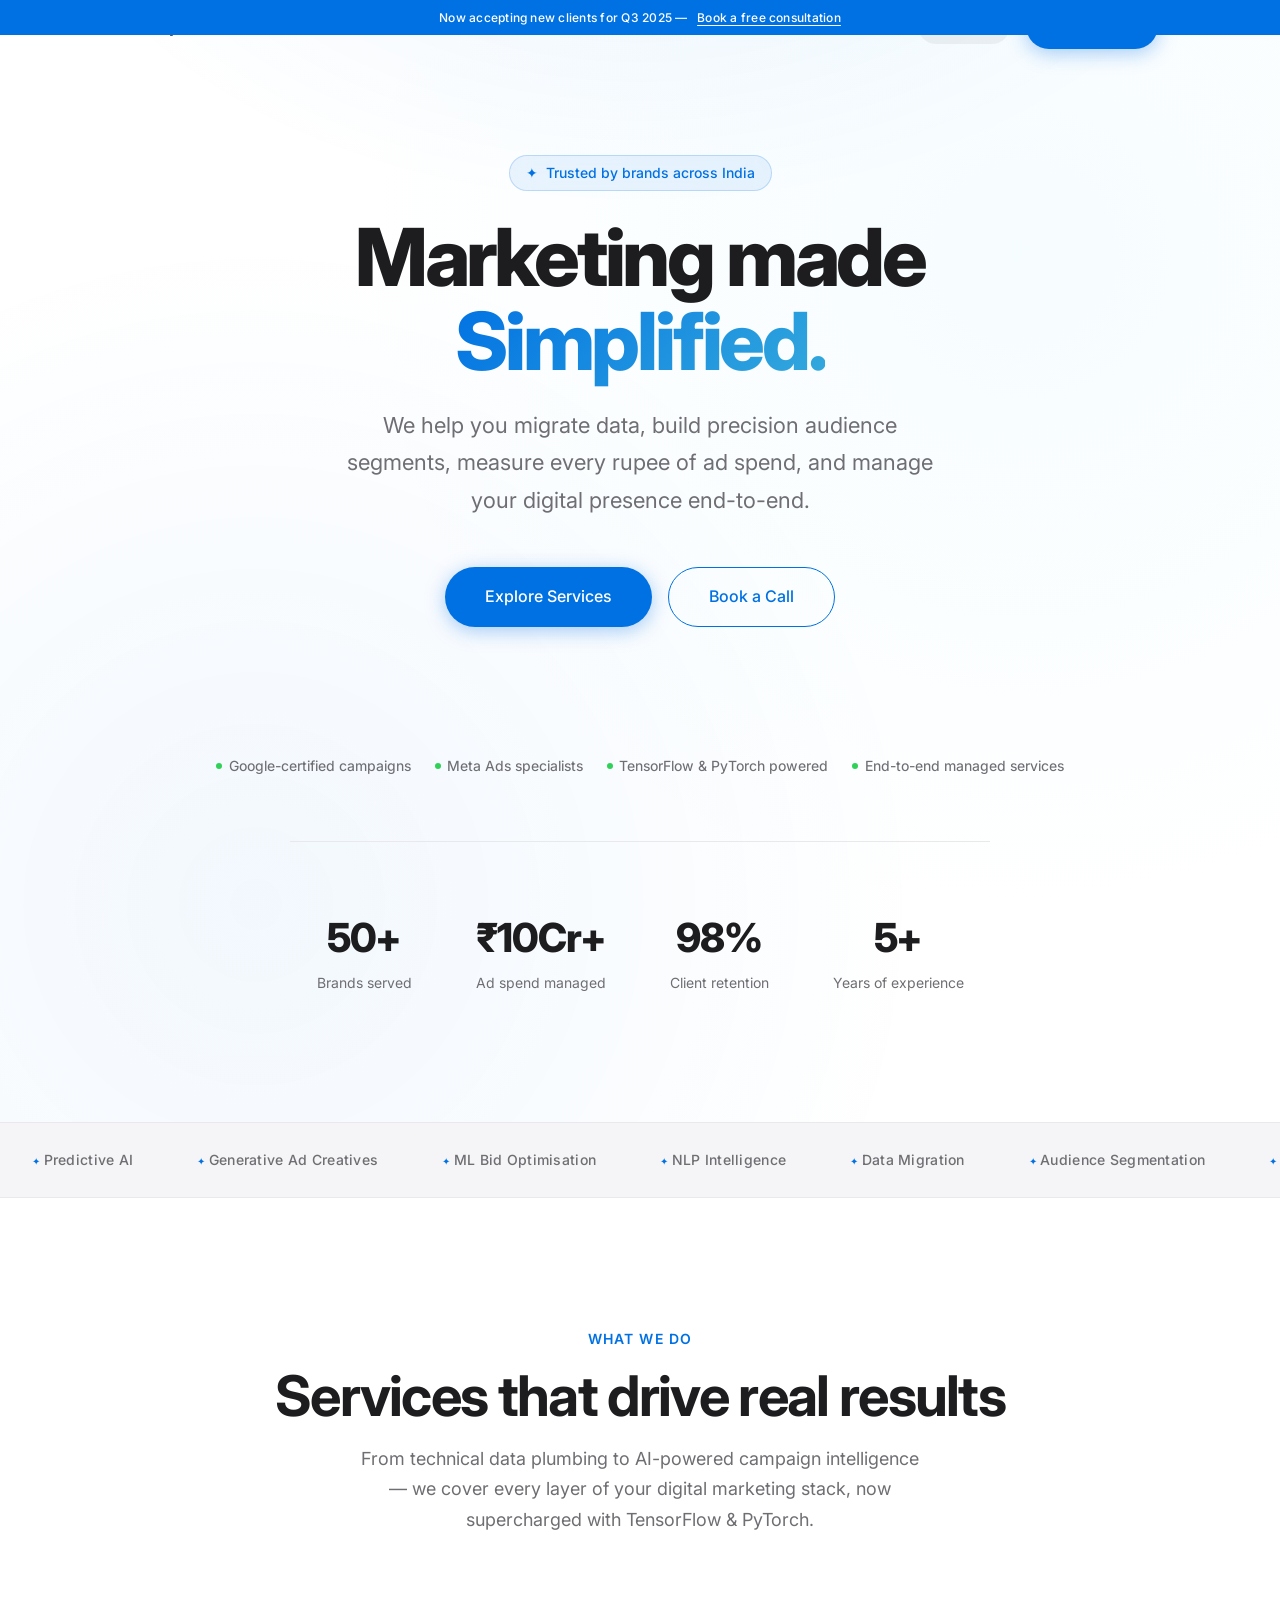
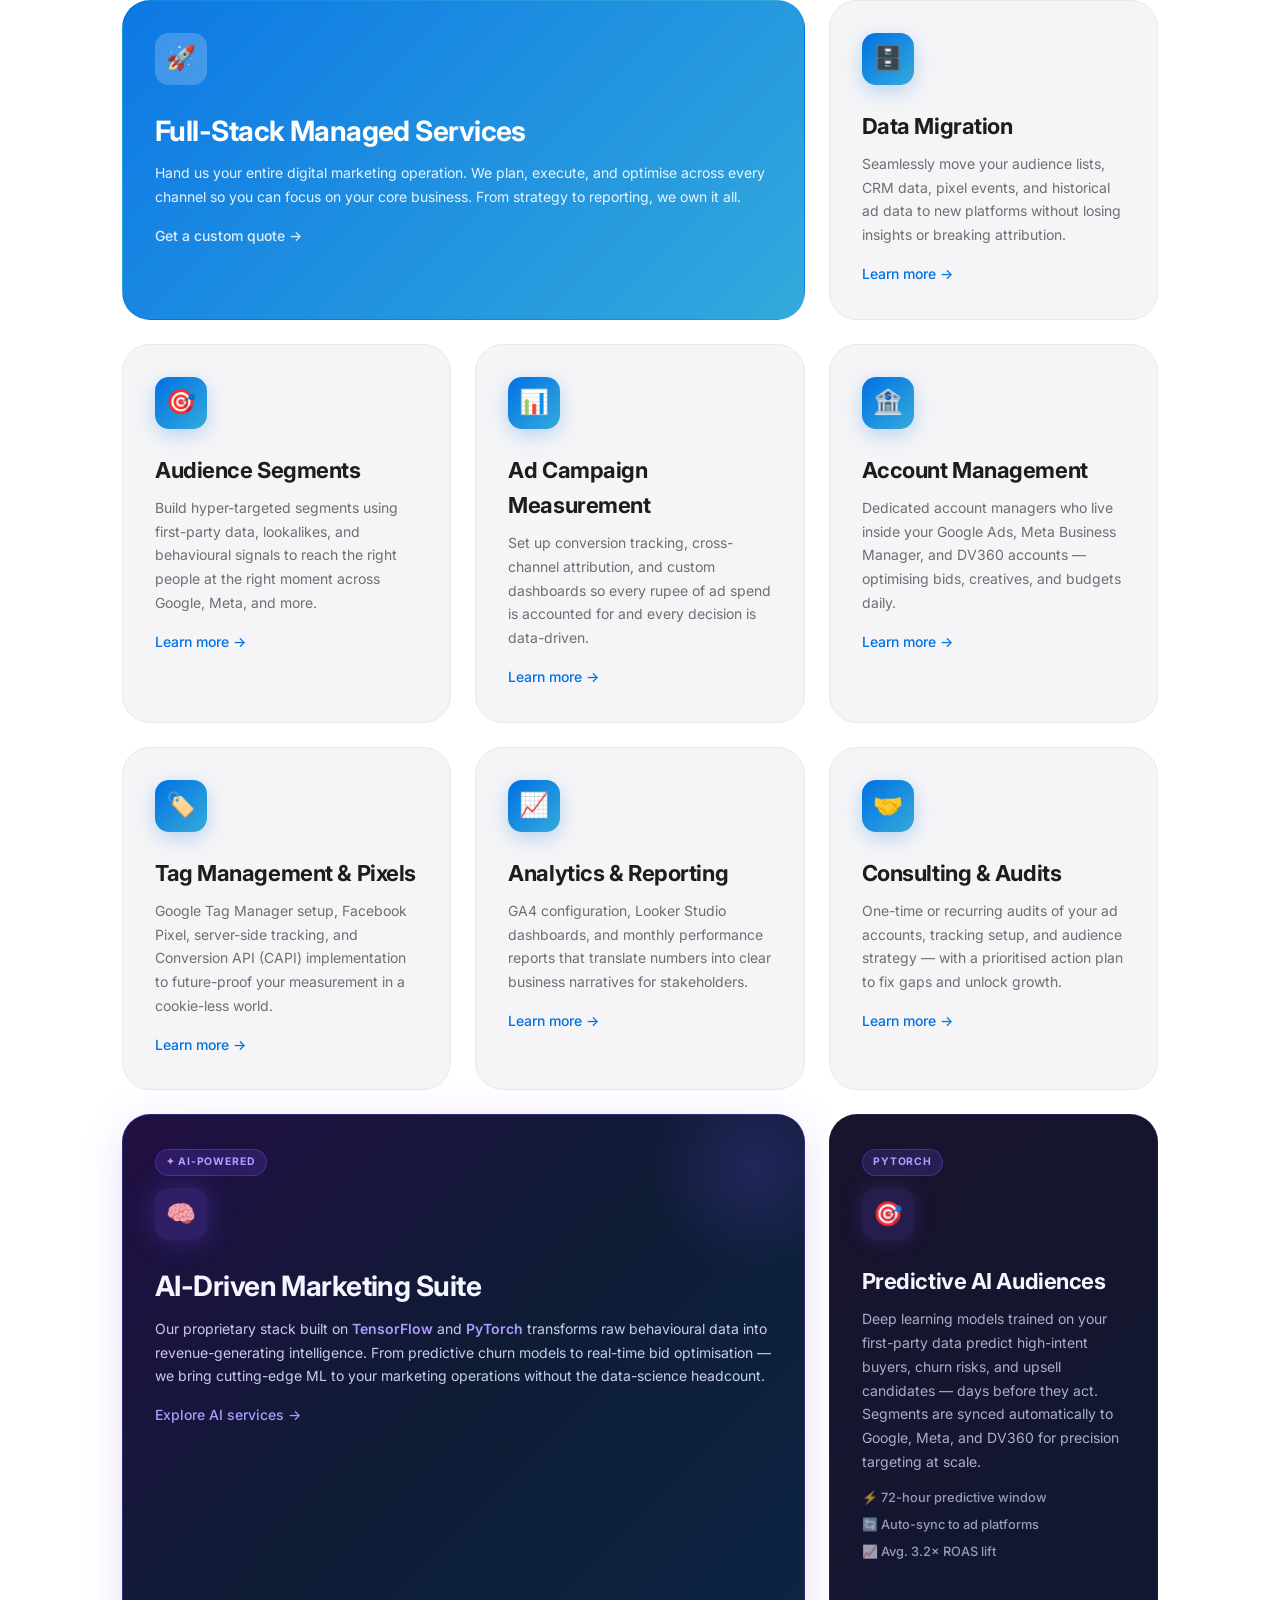
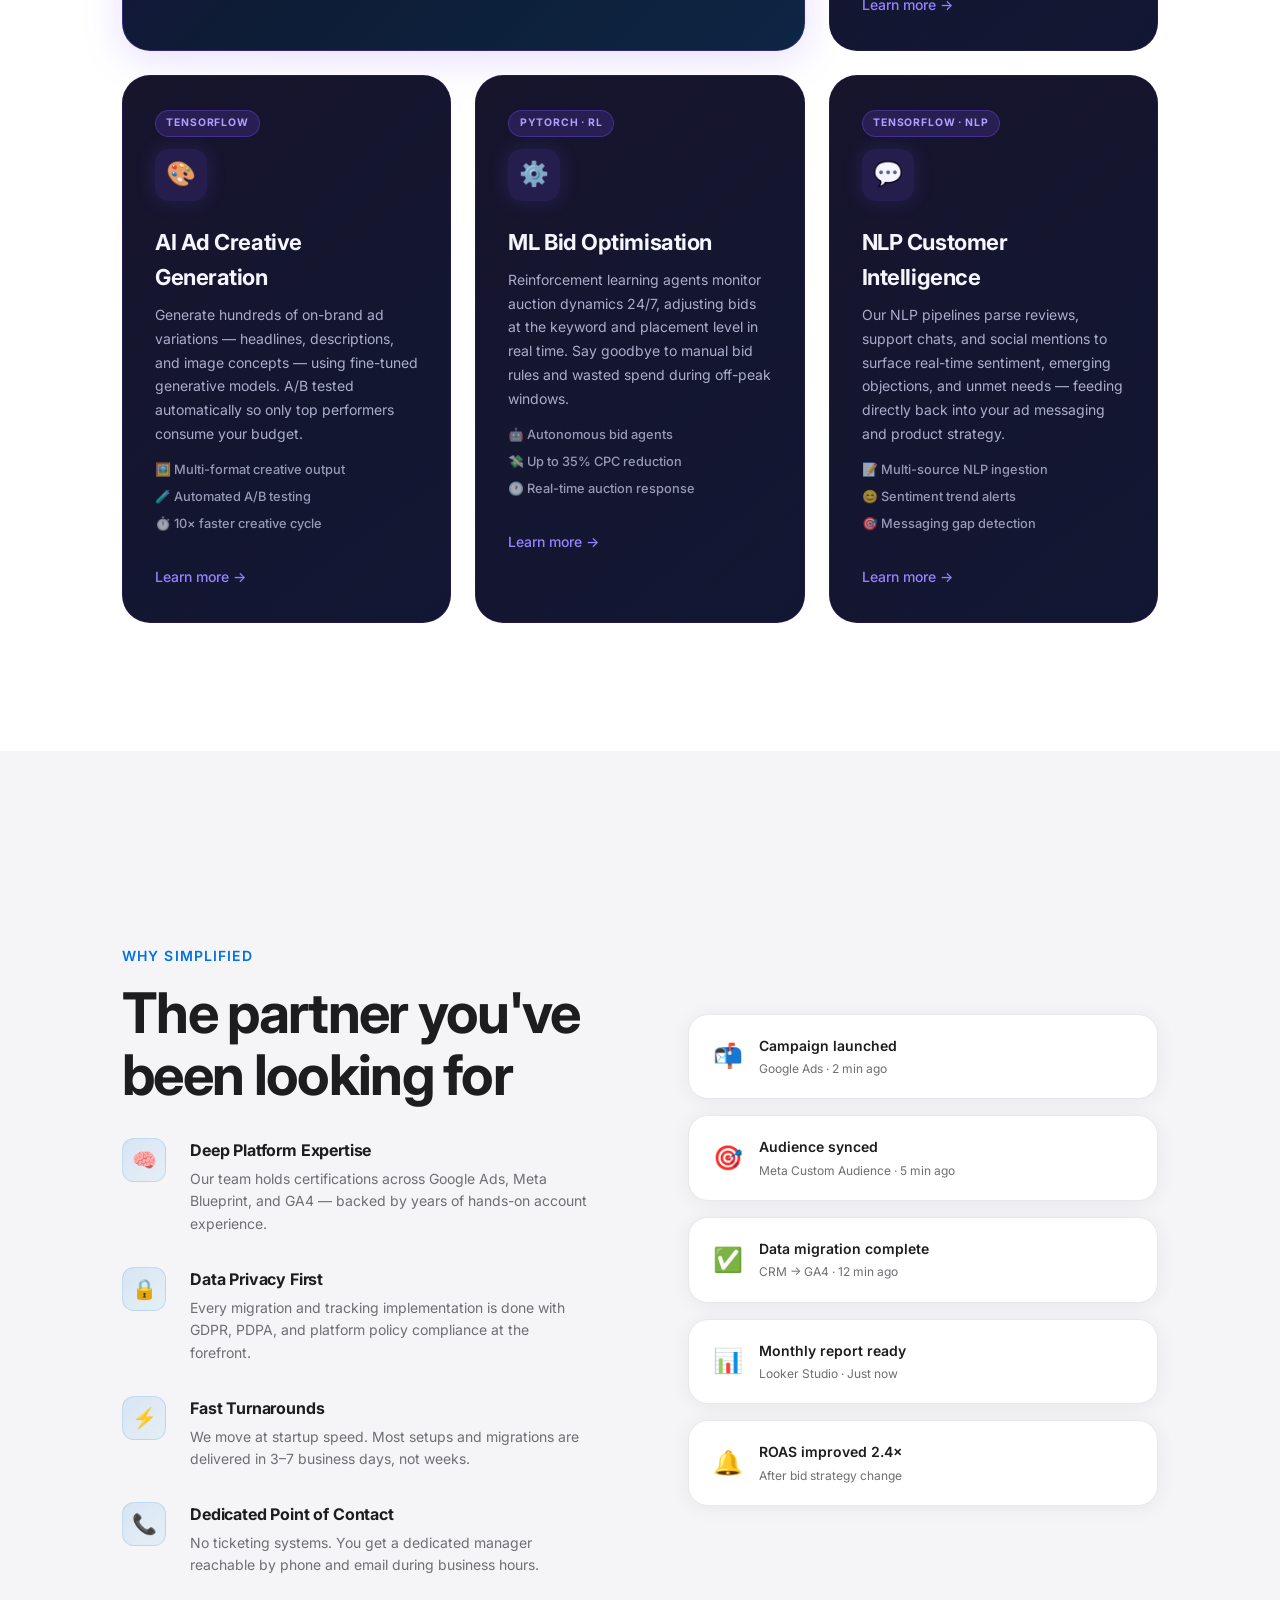
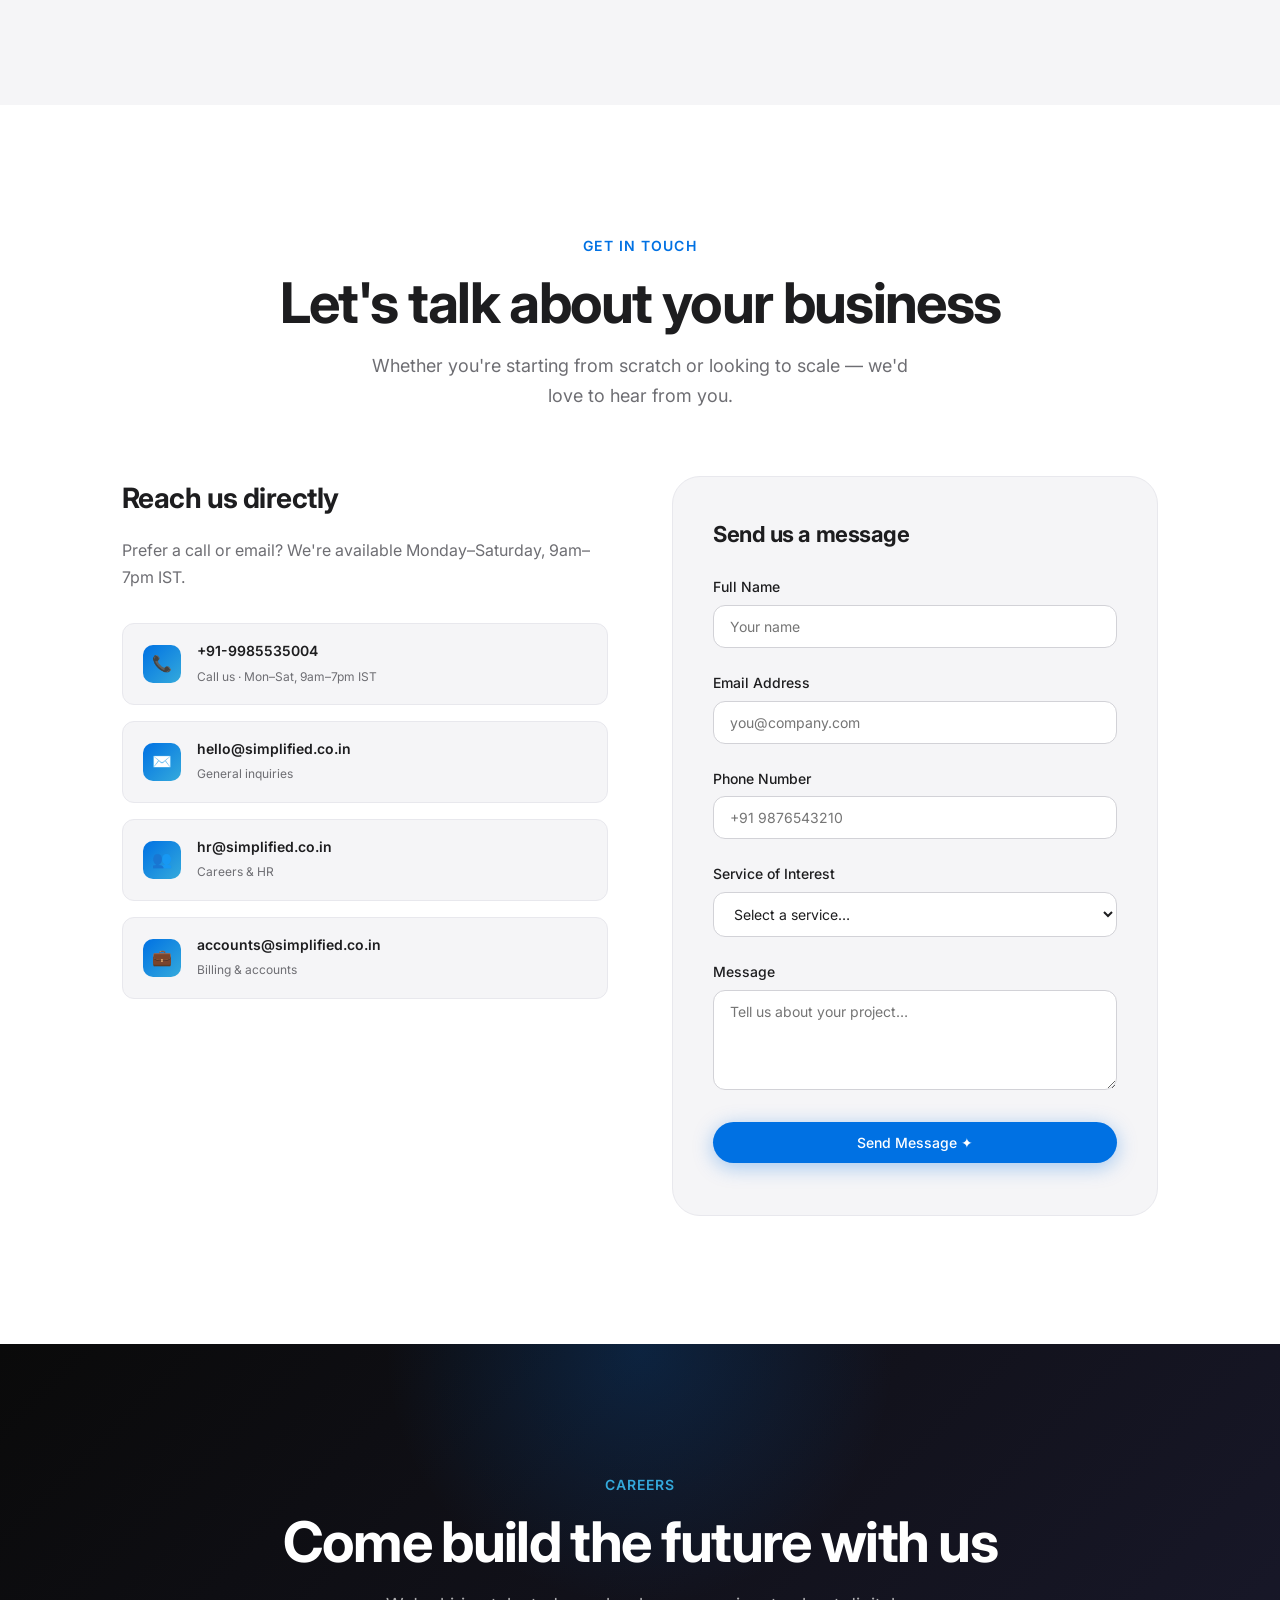
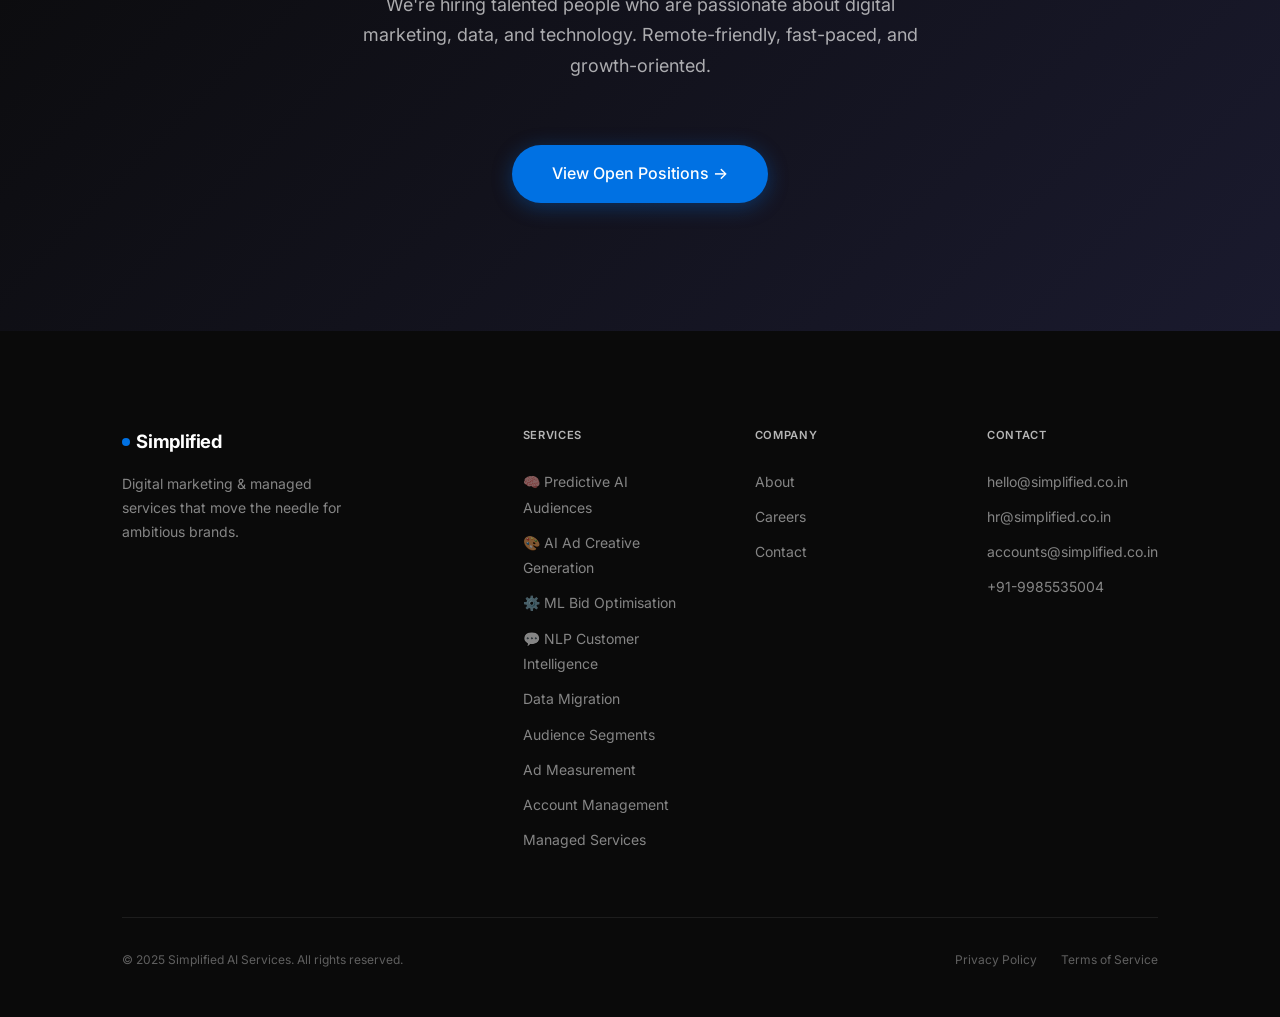
==== commit 33aa084e: "Update phone number to +91-9985535004" ====
--- a/index.html
+++ b/index.html
@@ -40,7 +40,7 @@
     </ul>
 
     <div class="nav-cta">
-      <a href="tel:+91-XXXXXXXXXX" class="btn btn-ghost" style="font-size:0.8rem; padding: 0.5rem 1rem;">📞 Call Us</a>
+      <a href="tel:+919985535004" class="btn btn-ghost" style="font-size:0.8rem; padding: 0.5rem 1rem;">📞 Call Us</a>
       <a href="#contact" class="btn btn-primary">Get Started</a>
     </div>
 
@@ -391,10 +391,10 @@
         <h3>Reach us directly</h3>
         <p>Prefer a call or email? We're available Monday–Saturday, 9am–7pm IST.</p>
 
-        <a href="tel:+919999999999" class="contact-item">
+        <a href="tel:+919985535004" class="contact-item">
           <div class="contact-item-icon">📞</div>
           <div class="contact-item-text">
-            <strong>+91-XXXX-XXXXXX</strong>
+            <strong>+91-9985535004</strong>
             <span>Call us · Mon–Sat, 9am–7pm IST</span>
           </div>
         </a>
@@ -533,7 +533,7 @@
           <li><a href="mailto:hello@simplified.co.in">hello@simplified.co.in</a></li>
           <li><a href="mailto:hr@simplified.co.in">hr@simplified.co.in</a></li>
           <li><a href="mailto:accounts@simplified.co.in">accounts@simplified.co.in</a></li>
-          <li><a href="tel:+919999999999">+91 XXXX-XXXXXX</a></li>
+          <li><a href="tel:+919985535004">+91-9985535004</a></li>
         </ul>
       </div>
     </div>
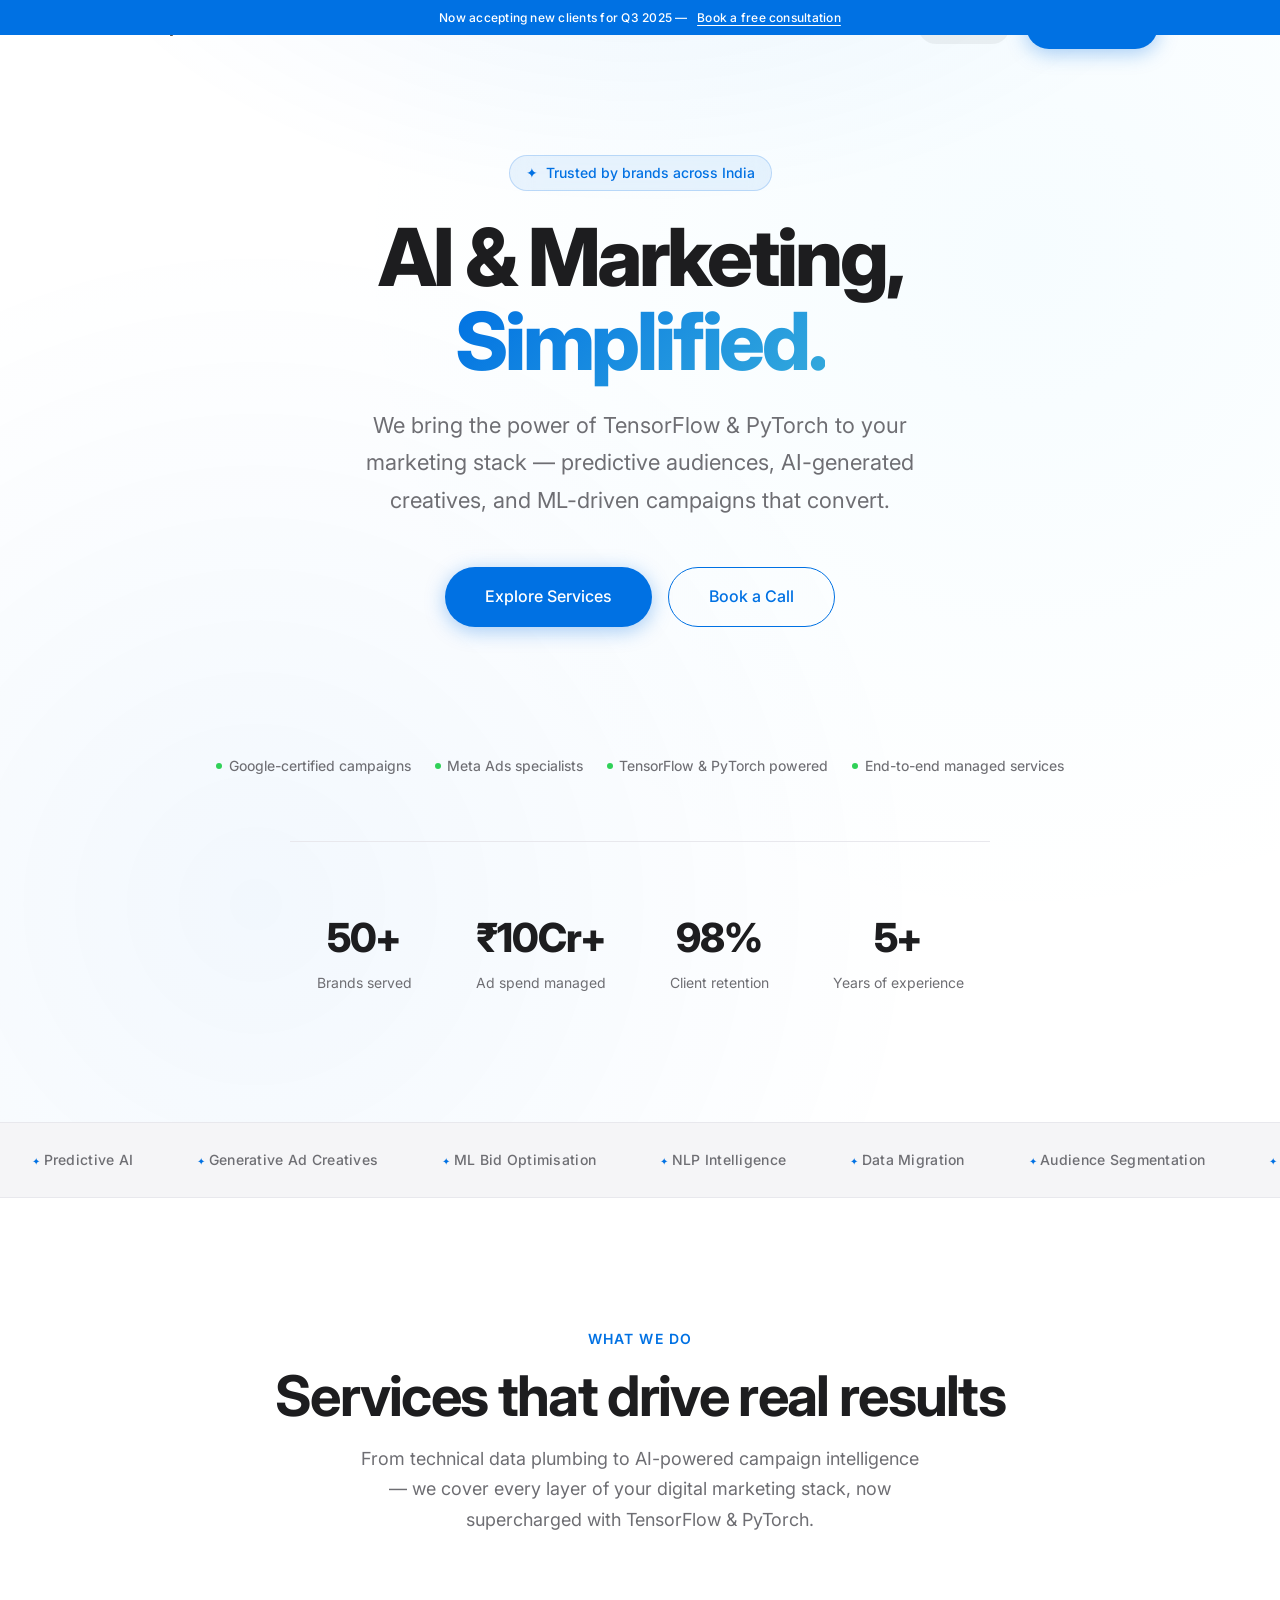
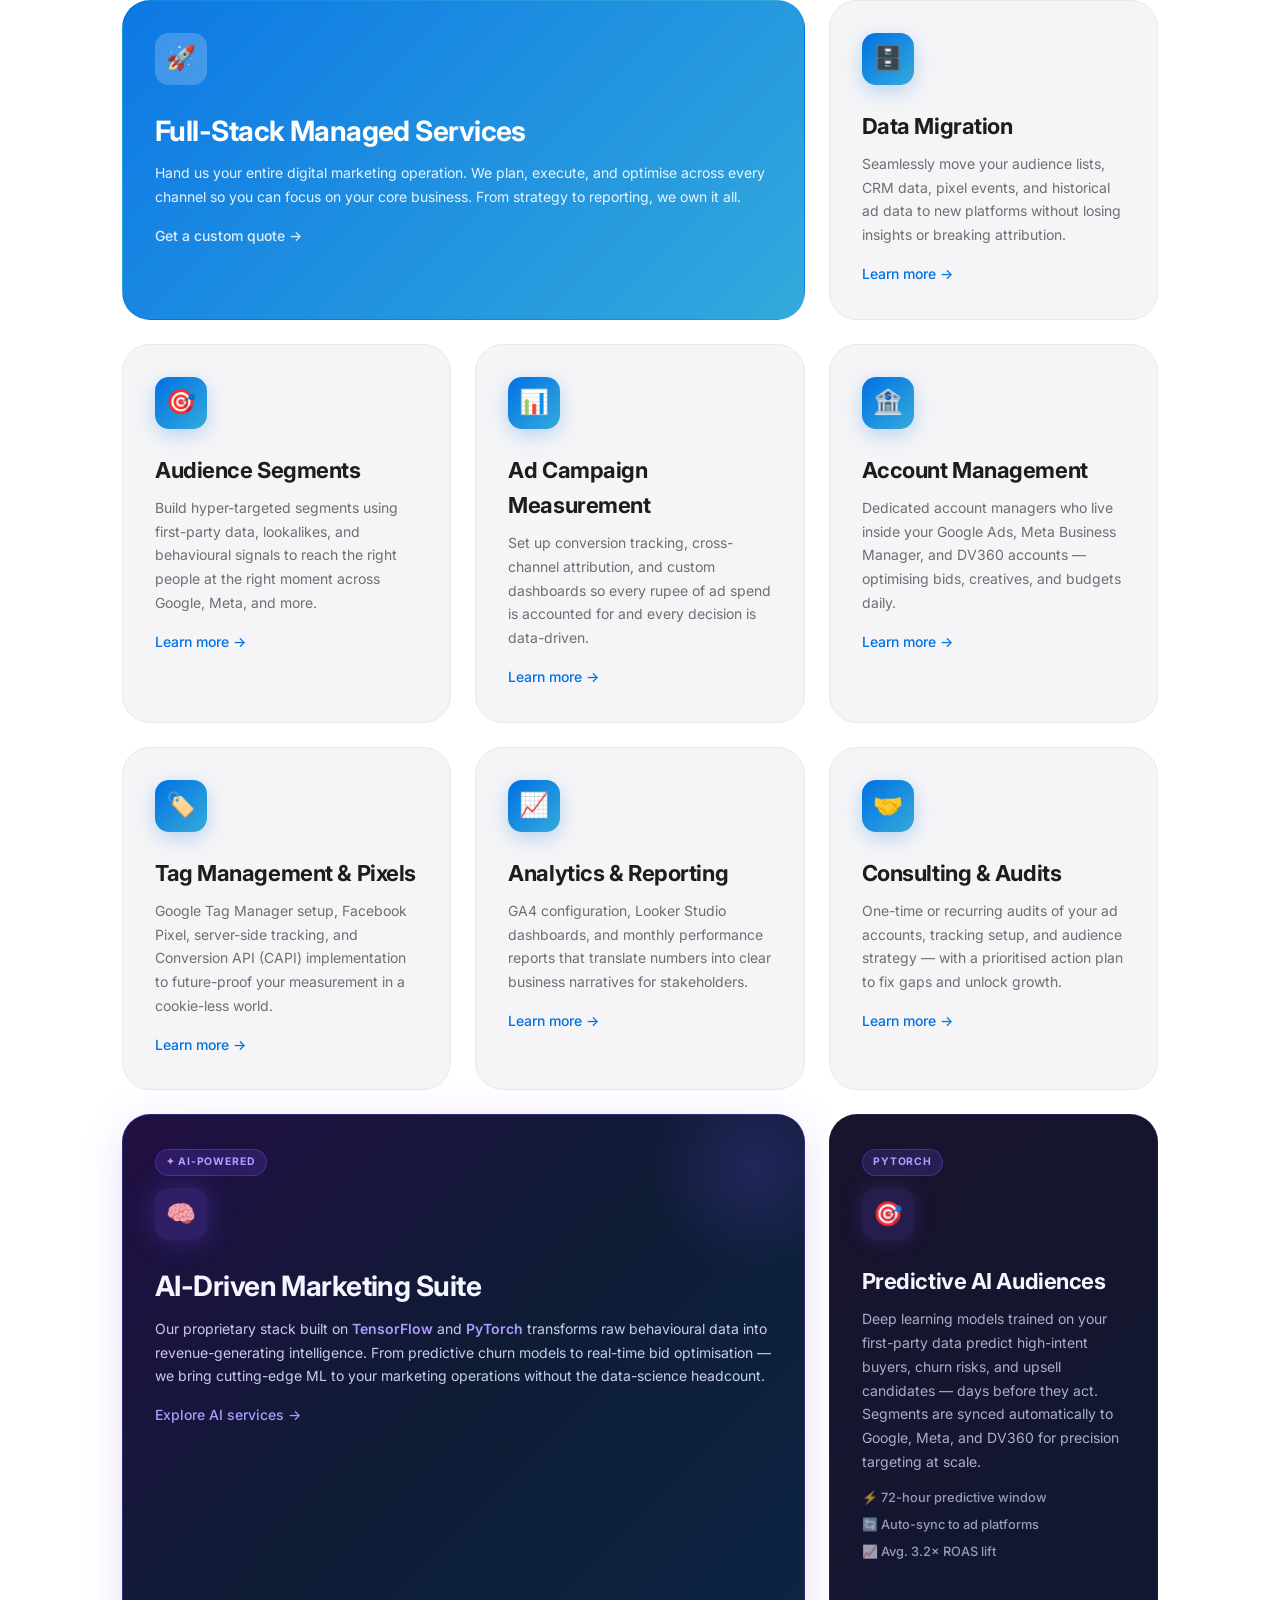
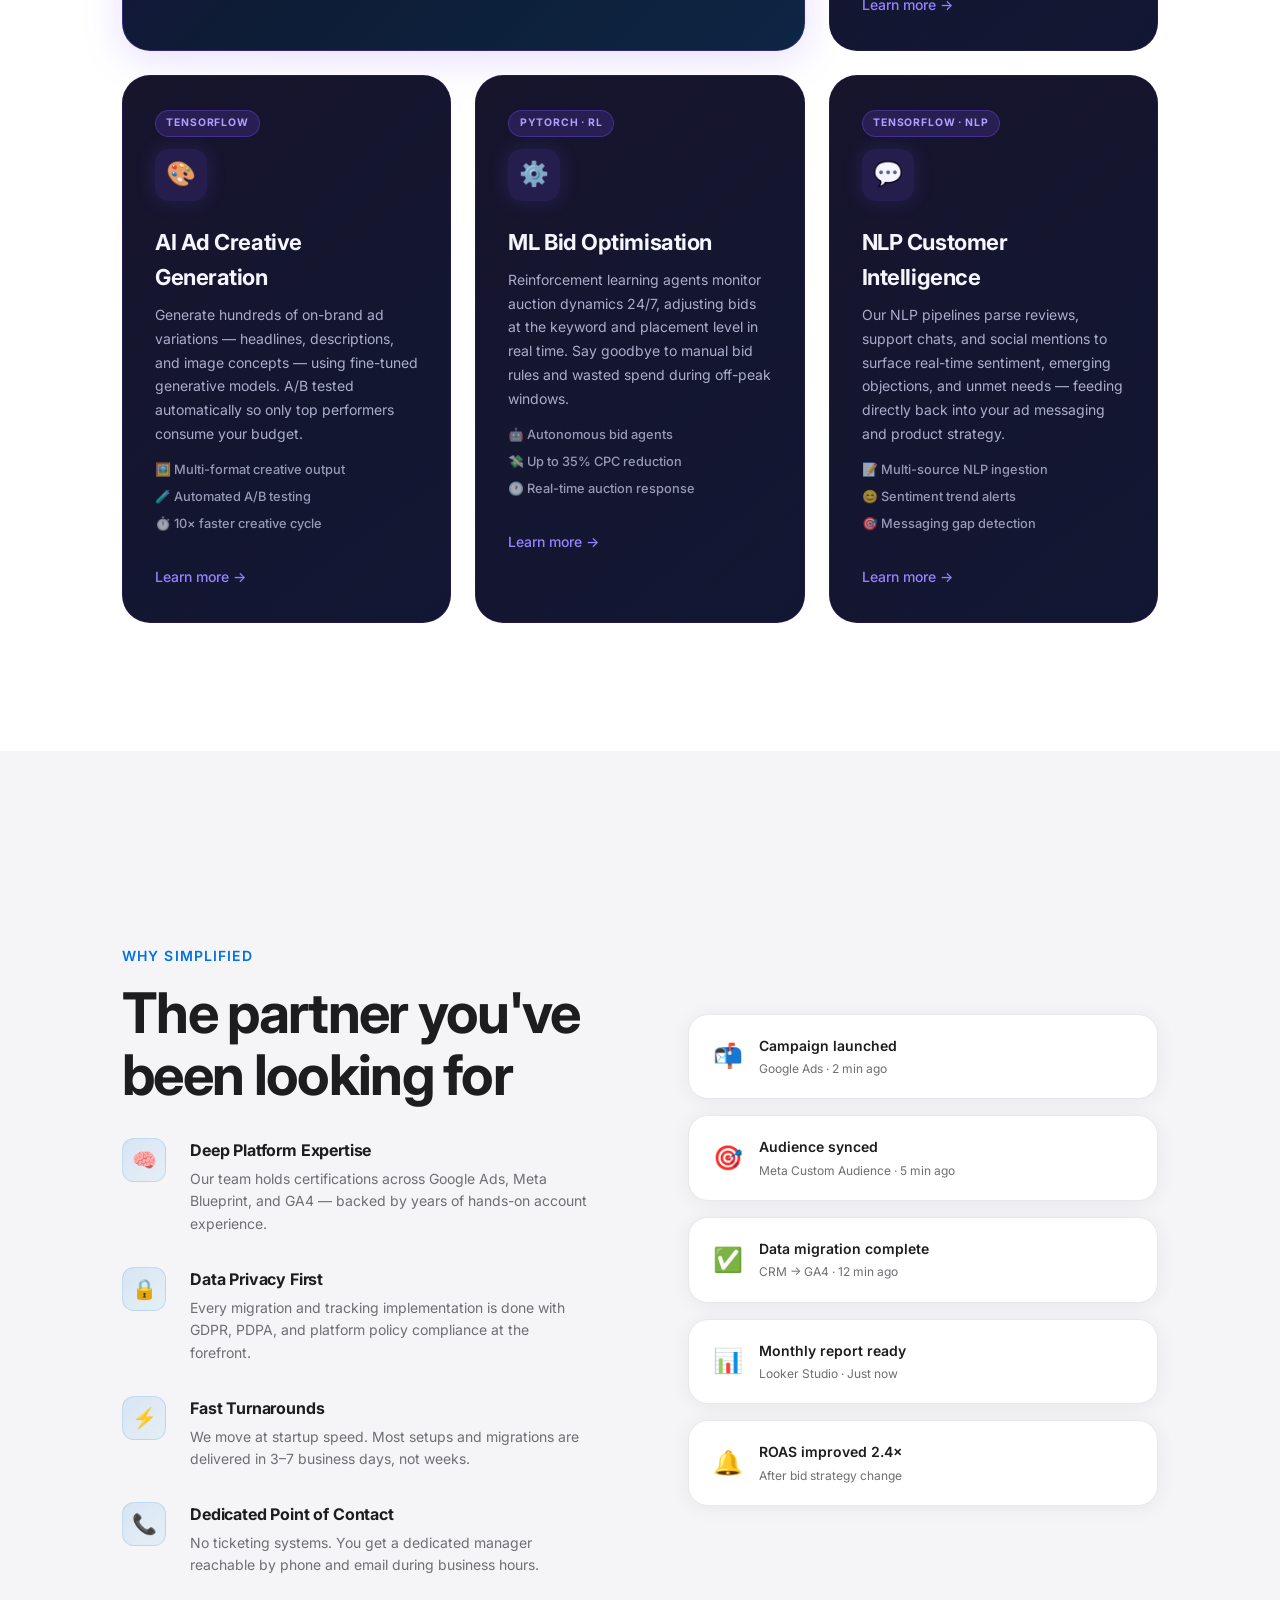
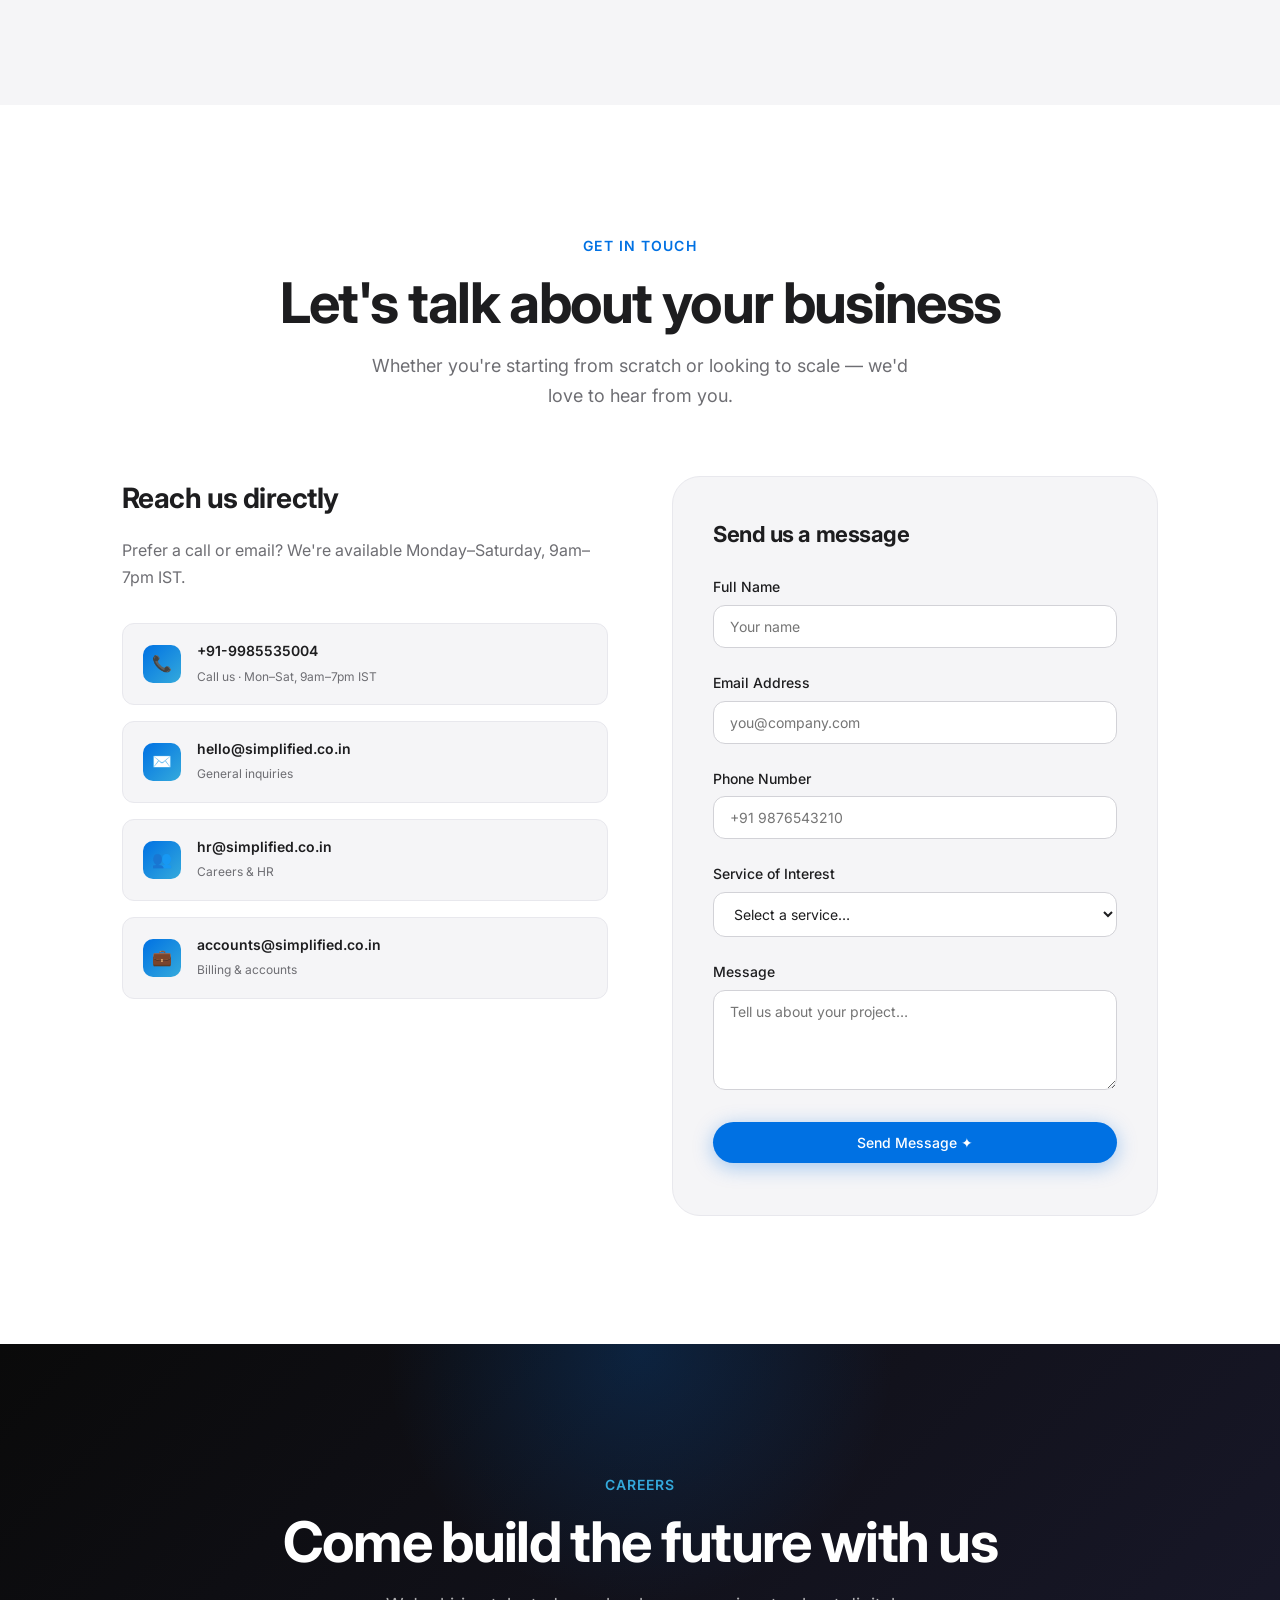
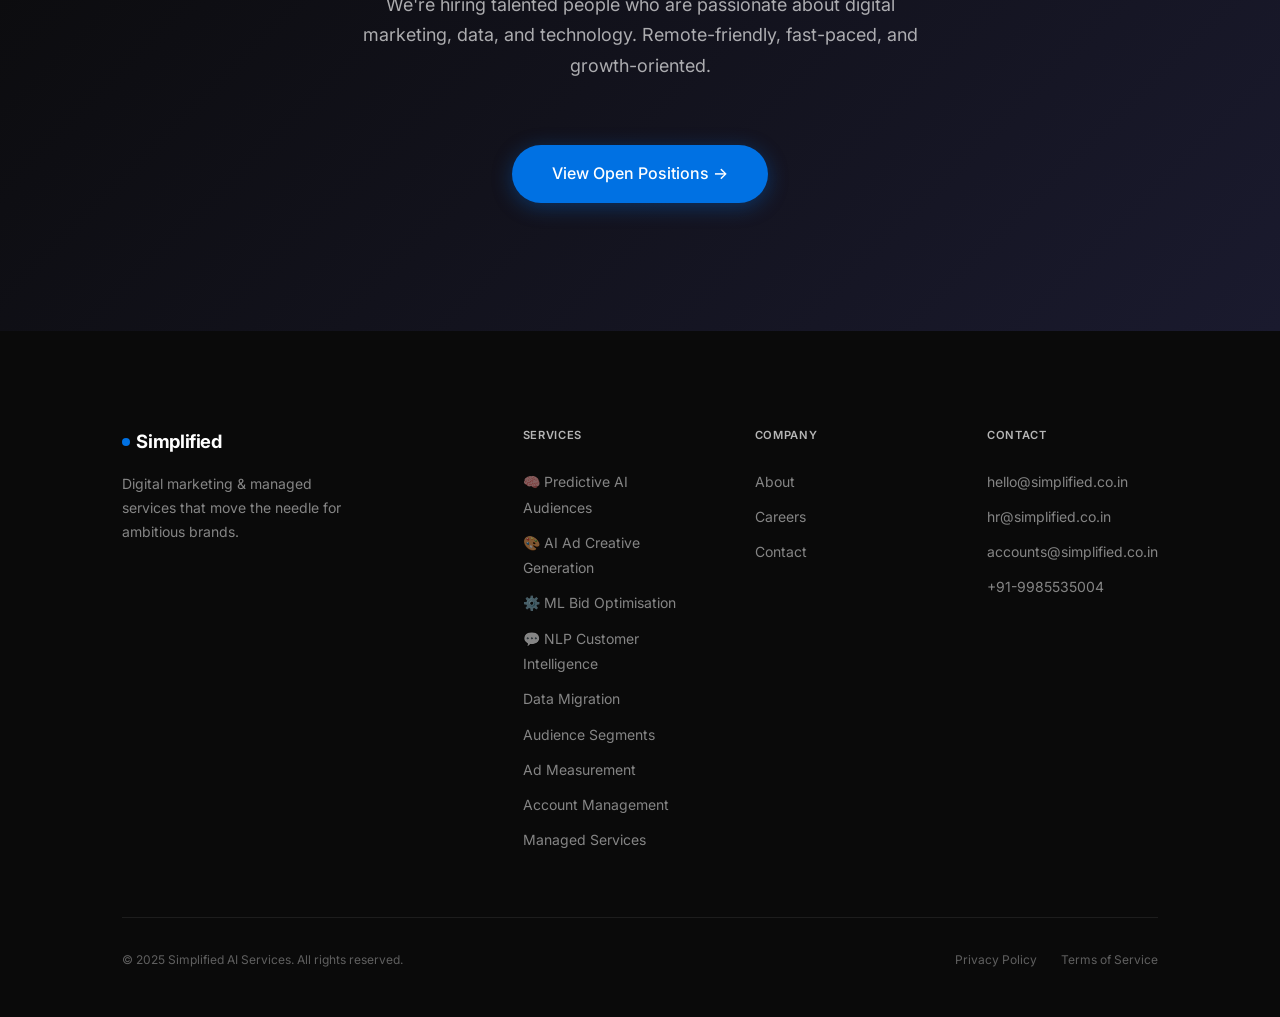
==== commit ca1b6ef7: "Update hero headline to 'AI & Marketing, Simplified.'" ====
--- a/index.html
+++ b/index.html
@@ -69,11 +69,11 @@
     </span>
 
     <h1 class="hero-title fade-up fade-up-delay-1">
-      Marketing made<br><span class="gradient-text">Simplified.</span>
+      AI &amp; Marketing,<br><span class="gradient-text">Simplified.</span>
     </h1>
 
     <p class="hero-subtitle fade-up fade-up-delay-2">
-      We help you migrate data, build precision audience segments, measure every rupee of ad spend, and manage your digital presence end-to-end.
+      We bring the power of TensorFlow &amp; PyTorch to your marketing stack — predictive audiences, AI-generated creatives, and ML-driven campaigns that convert.
     </p>
 
     <div class="hero-cta fade-up fade-up-delay-3">
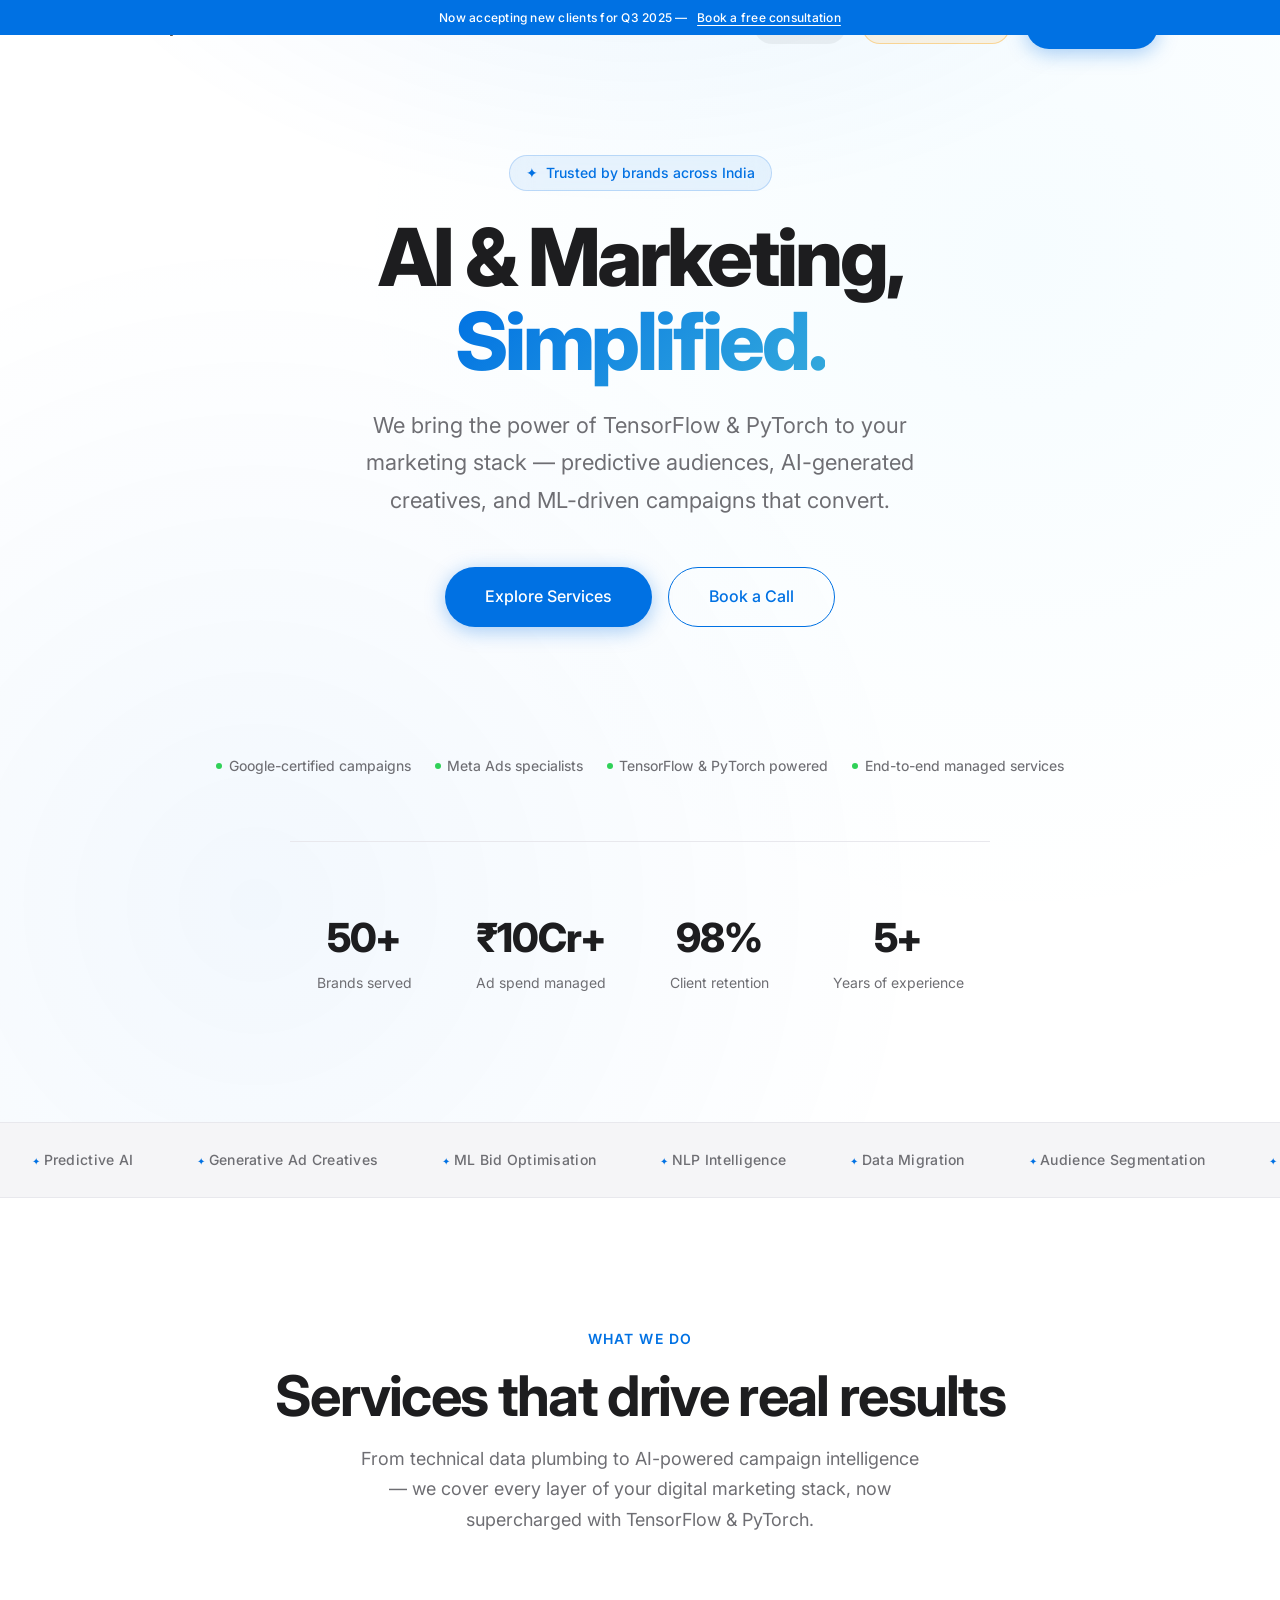
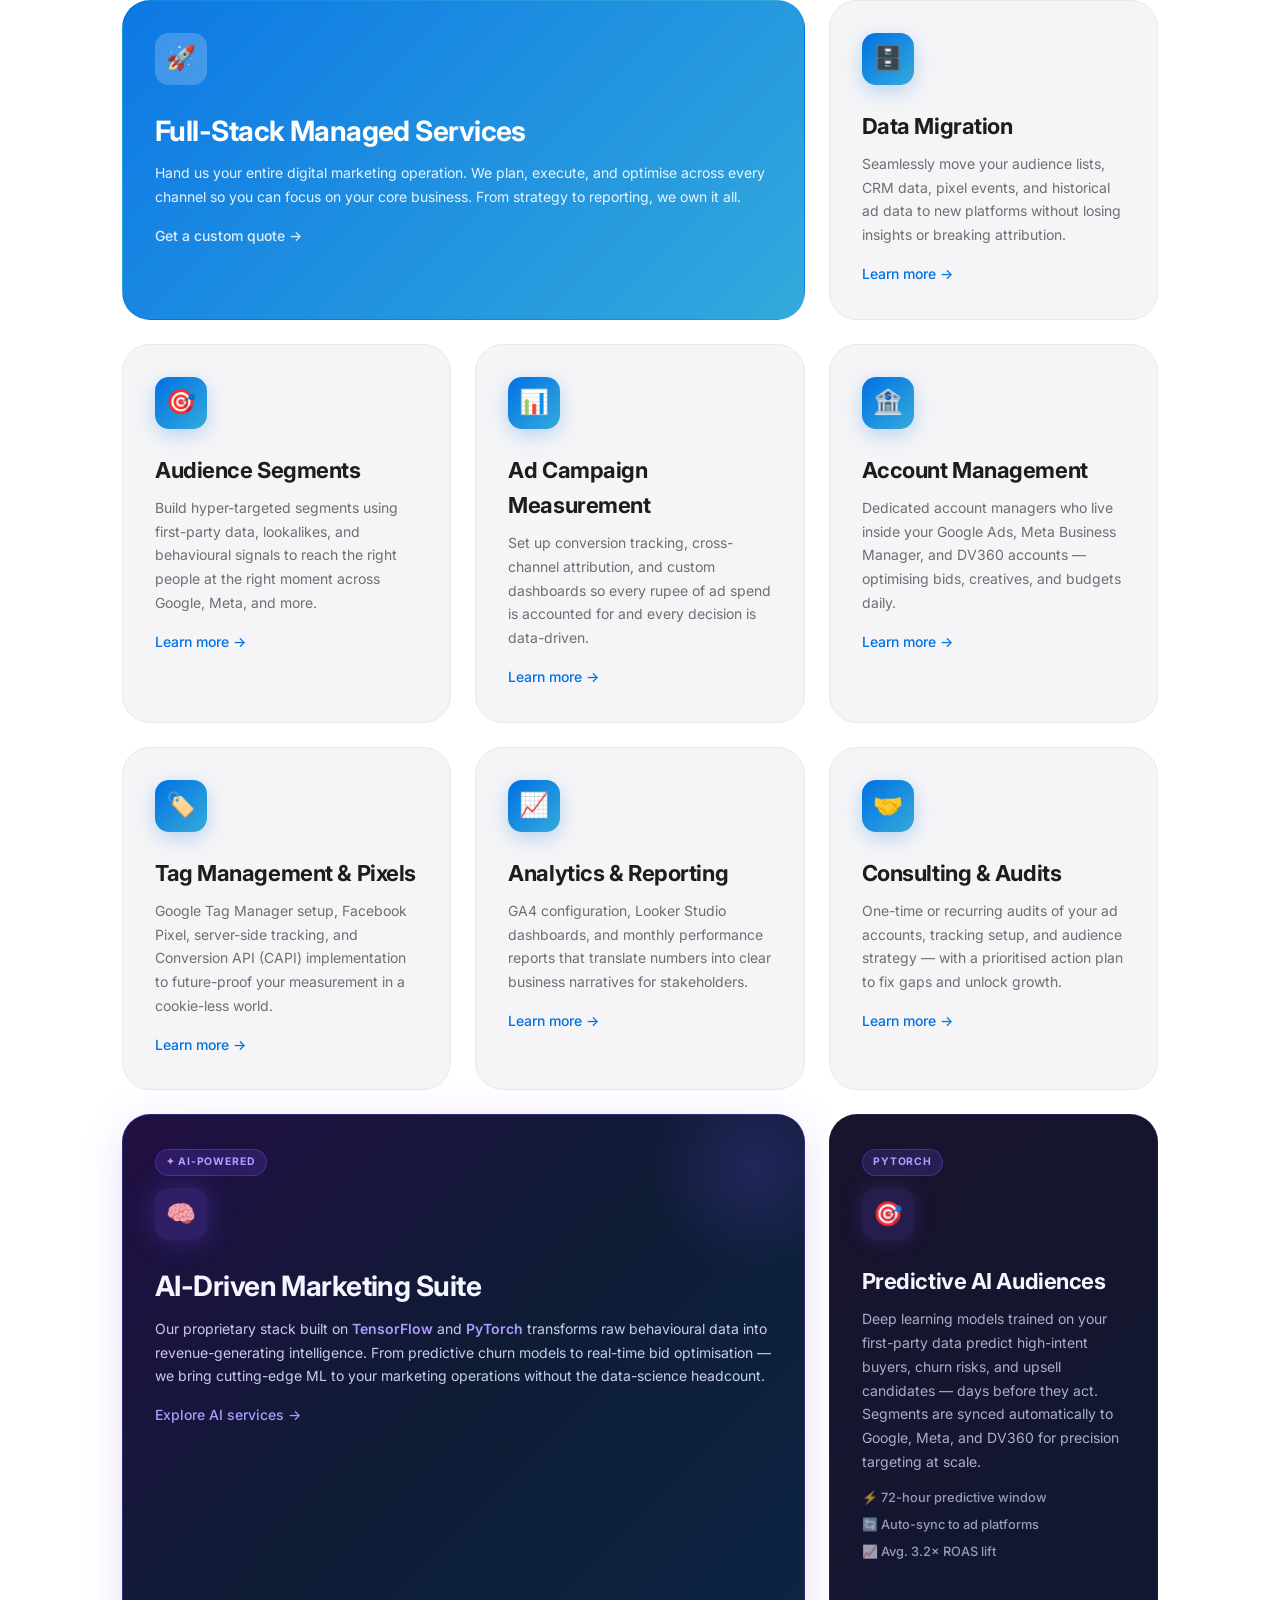
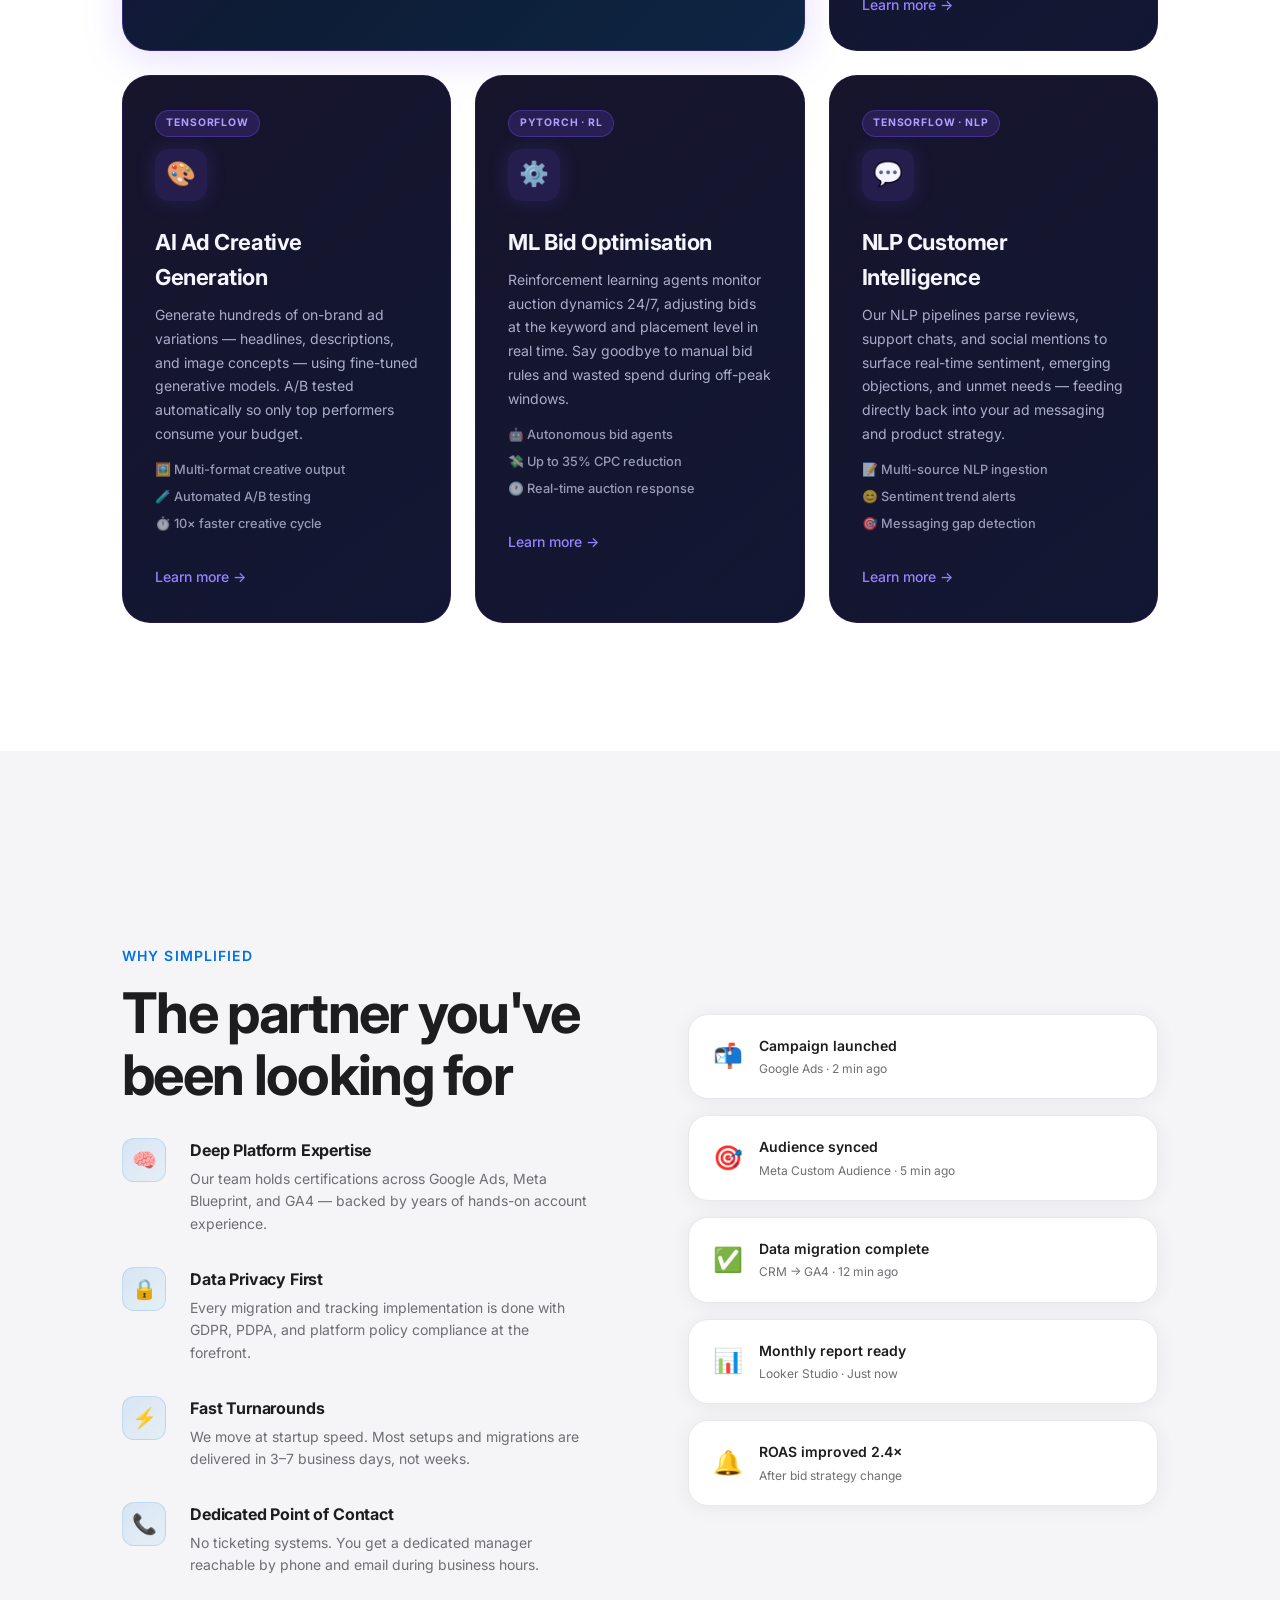
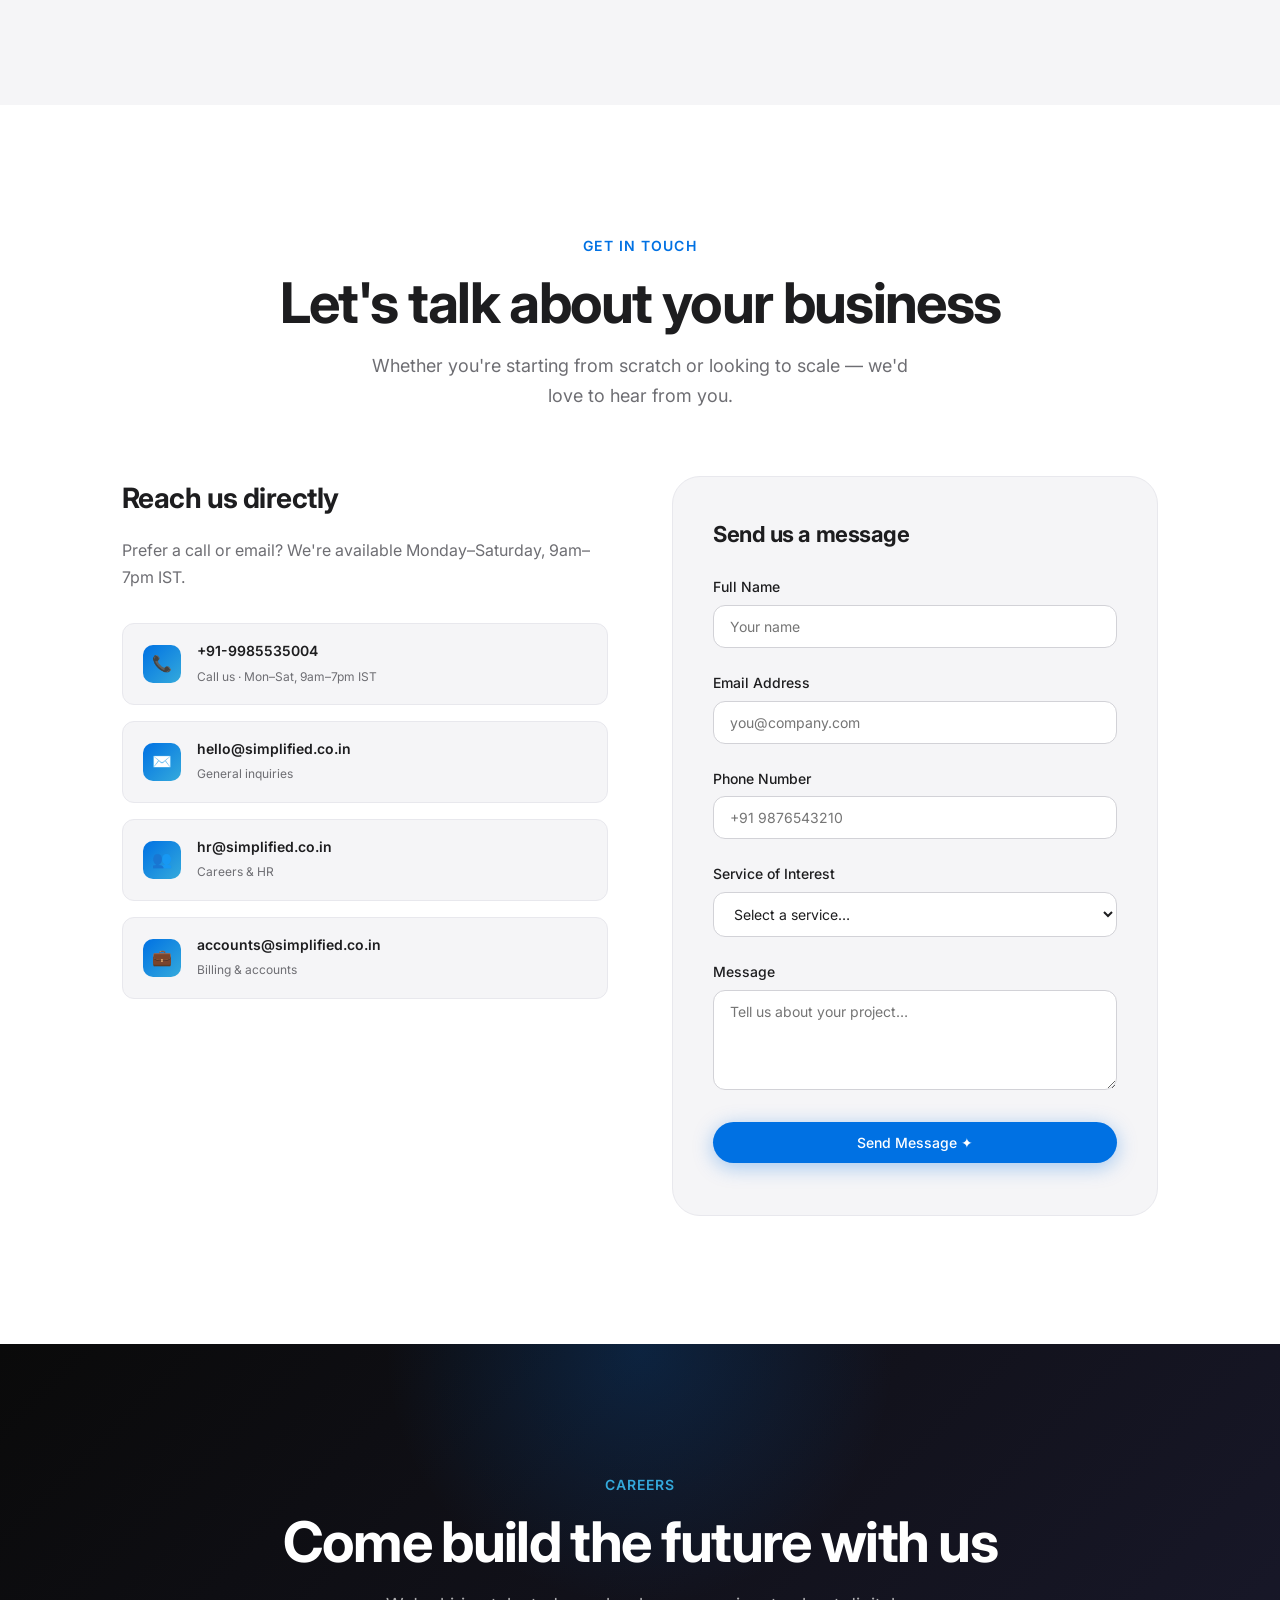
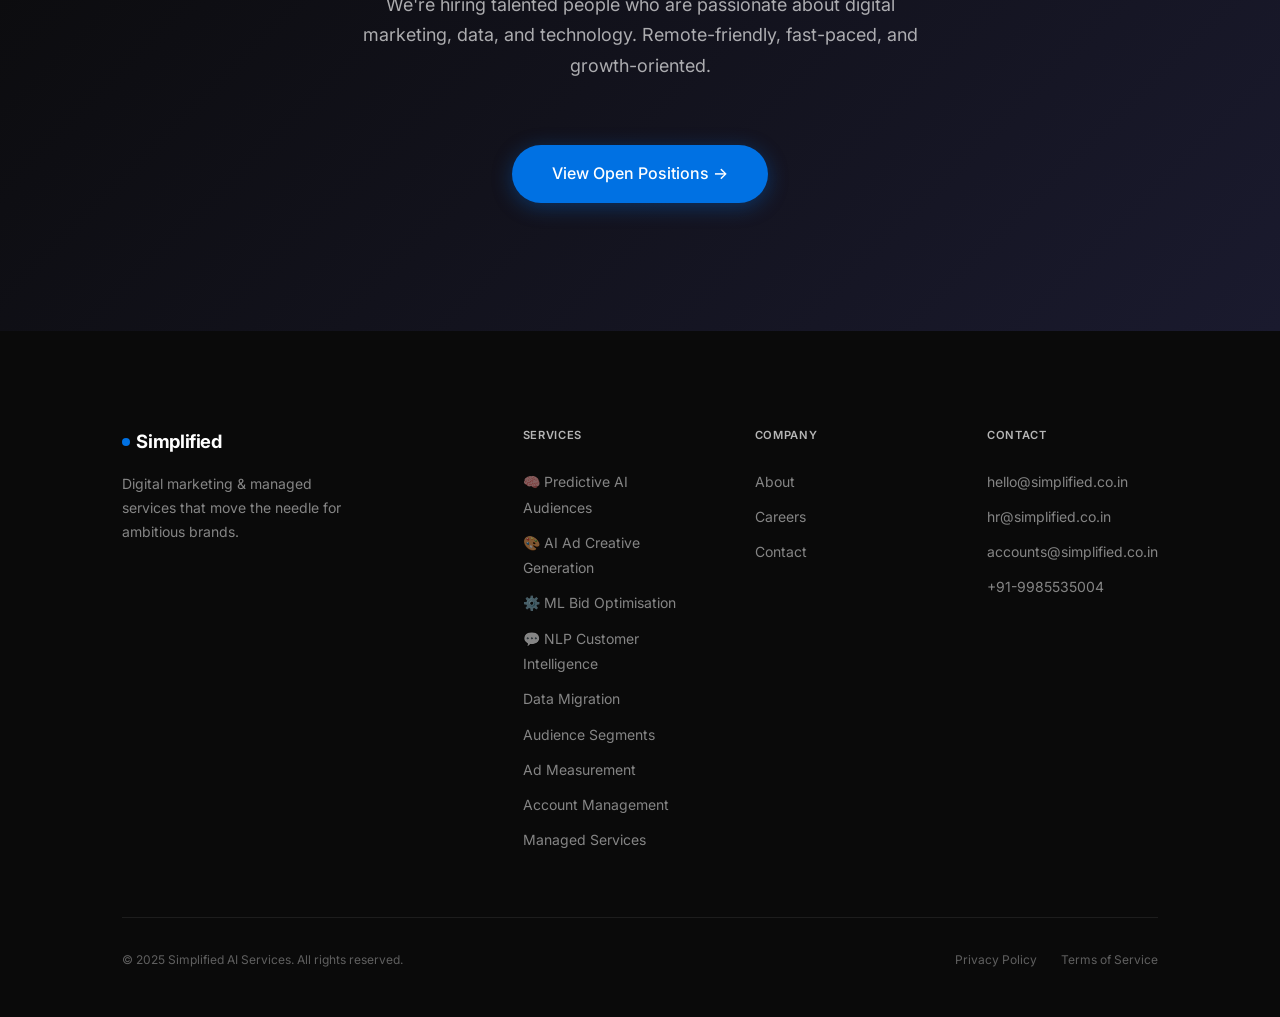
==== commit a9ebe101: "Add Employee Login (Zoho Mail) quick link to navbar" ====
--- a/index.html
+++ b/index.html
@@ -41,6 +41,9 @@
 
     <div class="nav-cta">
       <a href="tel:+919985535004" class="btn btn-ghost" style="font-size:0.8rem; padding: 0.5rem 1rem;">📞 Call Us</a>
+      <a href="https://mail.zoho.in" target="_blank" rel="noopener" class="btn btn-employee" id="employeeLoginBtn" title="Employee Zoho Mail Login">
+        📧 Employee Login
+      </a>
       <a href="#contact" class="btn btn-primary">Get Started</a>
     </div>
 
@@ -56,6 +59,7 @@
   <a href="#why-us" onclick="closeMenu()">Why Us</a>
   <a href="#contact" onclick="closeMenu()">Contact</a>
   <a href="careers.html">Careers</a>
+  <a href="https://mail.zoho.in" target="_blank" rel="noopener" class="employee-mobile-link">📧 Employee Mail Login</a>
   <a href="#contact" class="btn btn-primary btn-lg" onclick="closeMenu()">Get Started</a>
 </div>
 
--- a/style.css
+++ b/style.css
@@ -170,6 +170,46 @@
   background: rgba(0,0,0,0.09);
 }
 
+/* Employee Login button — distinct amber tint so it reads as an internal link */
+.btn-employee {
+  font-size: 0.78rem;
+  padding: 0.45rem 0.9rem;
+  background: rgba(255, 160, 0, 0.1);
+  color: #b36a00;
+  border: 1px solid rgba(255, 160, 0, 0.35);
+  border-radius: 100px;
+  font-weight: 600;
+  letter-spacing: 0.01em;
+  transition: all 0.2s ease;
+  white-space: nowrap;
+  text-decoration: none;
+  display: inline-flex;
+  align-items: center;
+  gap: 0.3rem;
+}
+
+.btn-employee:hover {
+  background: rgba(255, 160, 0, 0.2);
+  border-color: rgba(255, 160, 0, 0.6);
+  color: #8a5000;
+  transform: translateY(-1px);
+  box-shadow: 0 4px 12px rgba(255, 160, 0, 0.2);
+}
+
+/* Mobile nav employee link */
+.employee-mobile-link {
+  display: block;
+  padding: 0.75rem 1.5rem;
+  color: #b36a00 !important;
+  font-size: 0.9rem;
+  font-weight: 600;
+  border-left: 3px solid rgba(255, 160, 0, 0.5);
+  background: rgba(255, 160, 0, 0.06);
+  border-radius: 0 8px 8px 0;
+  text-decoration: none;
+  margin: 0.25rem 0;
+}
+
 .btn-lg {
   padding: 1rem 2.5rem;
   font-size: var(--font-size-base);
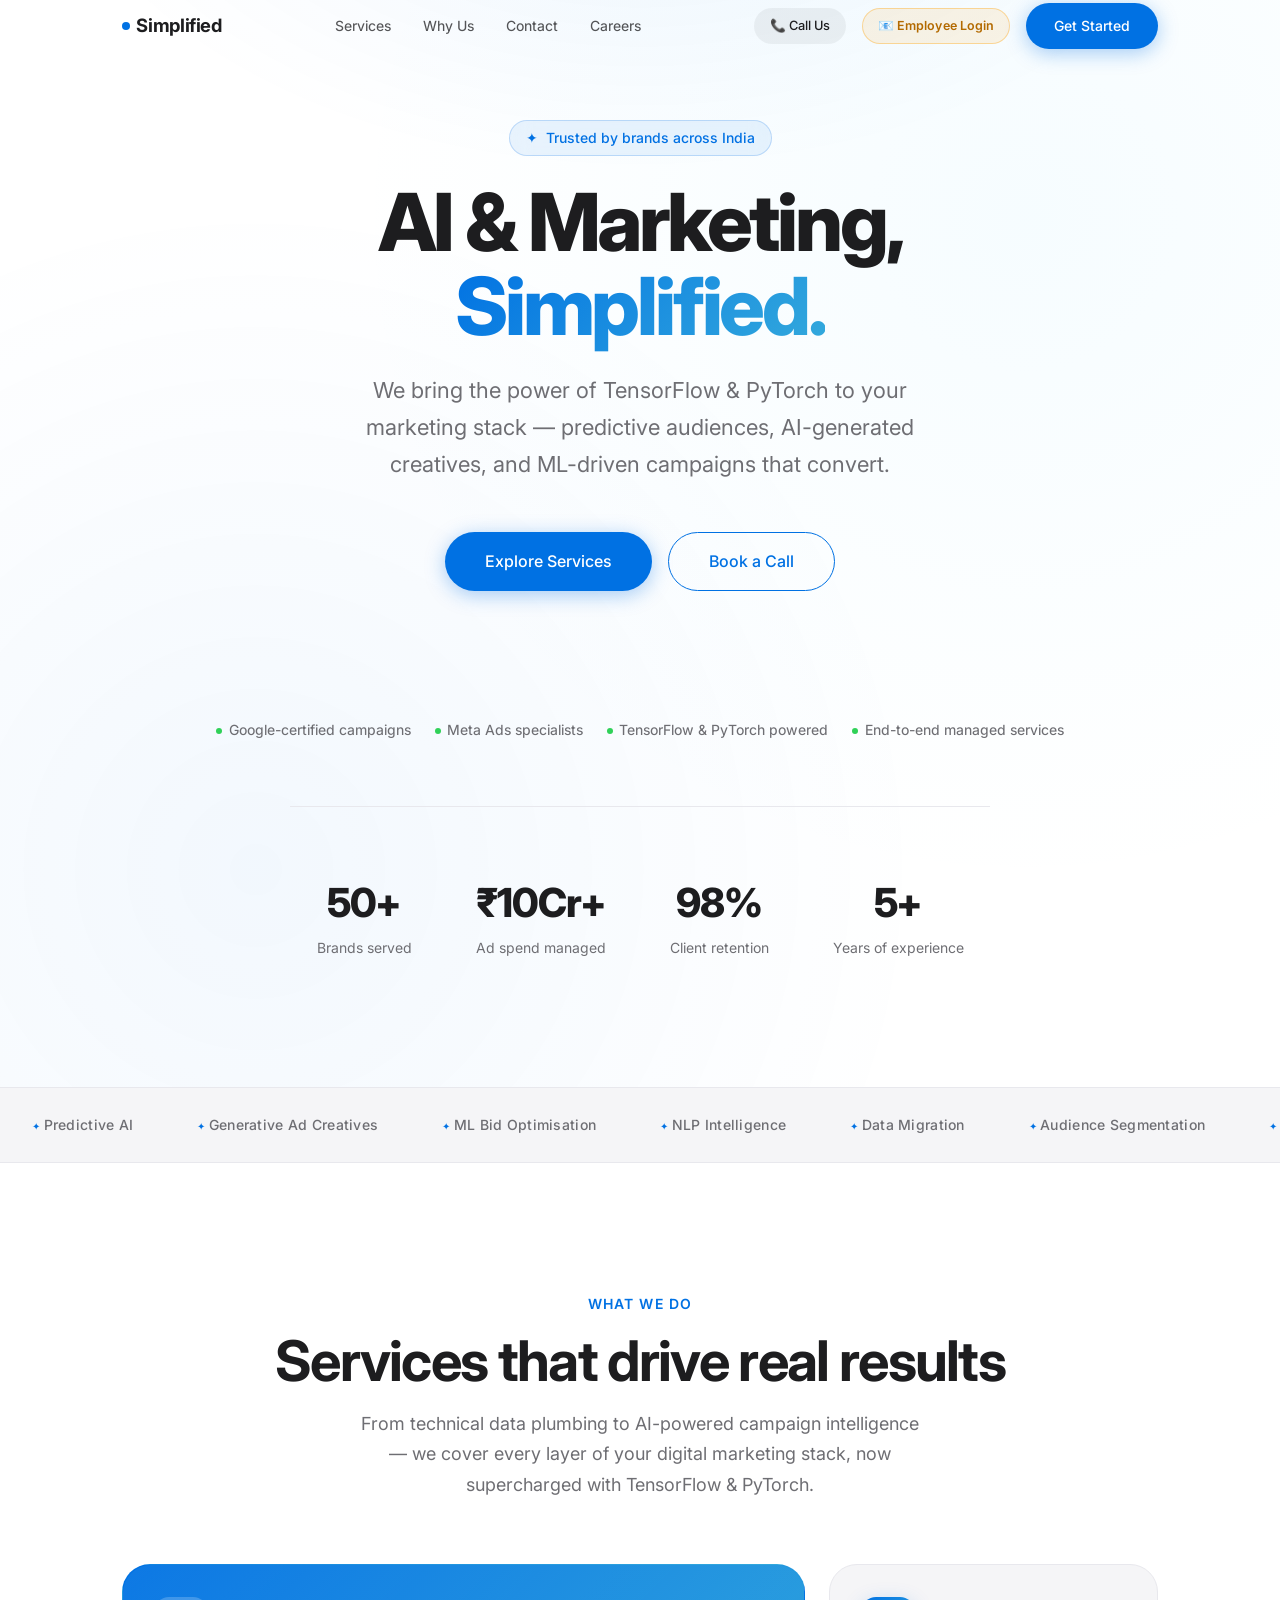
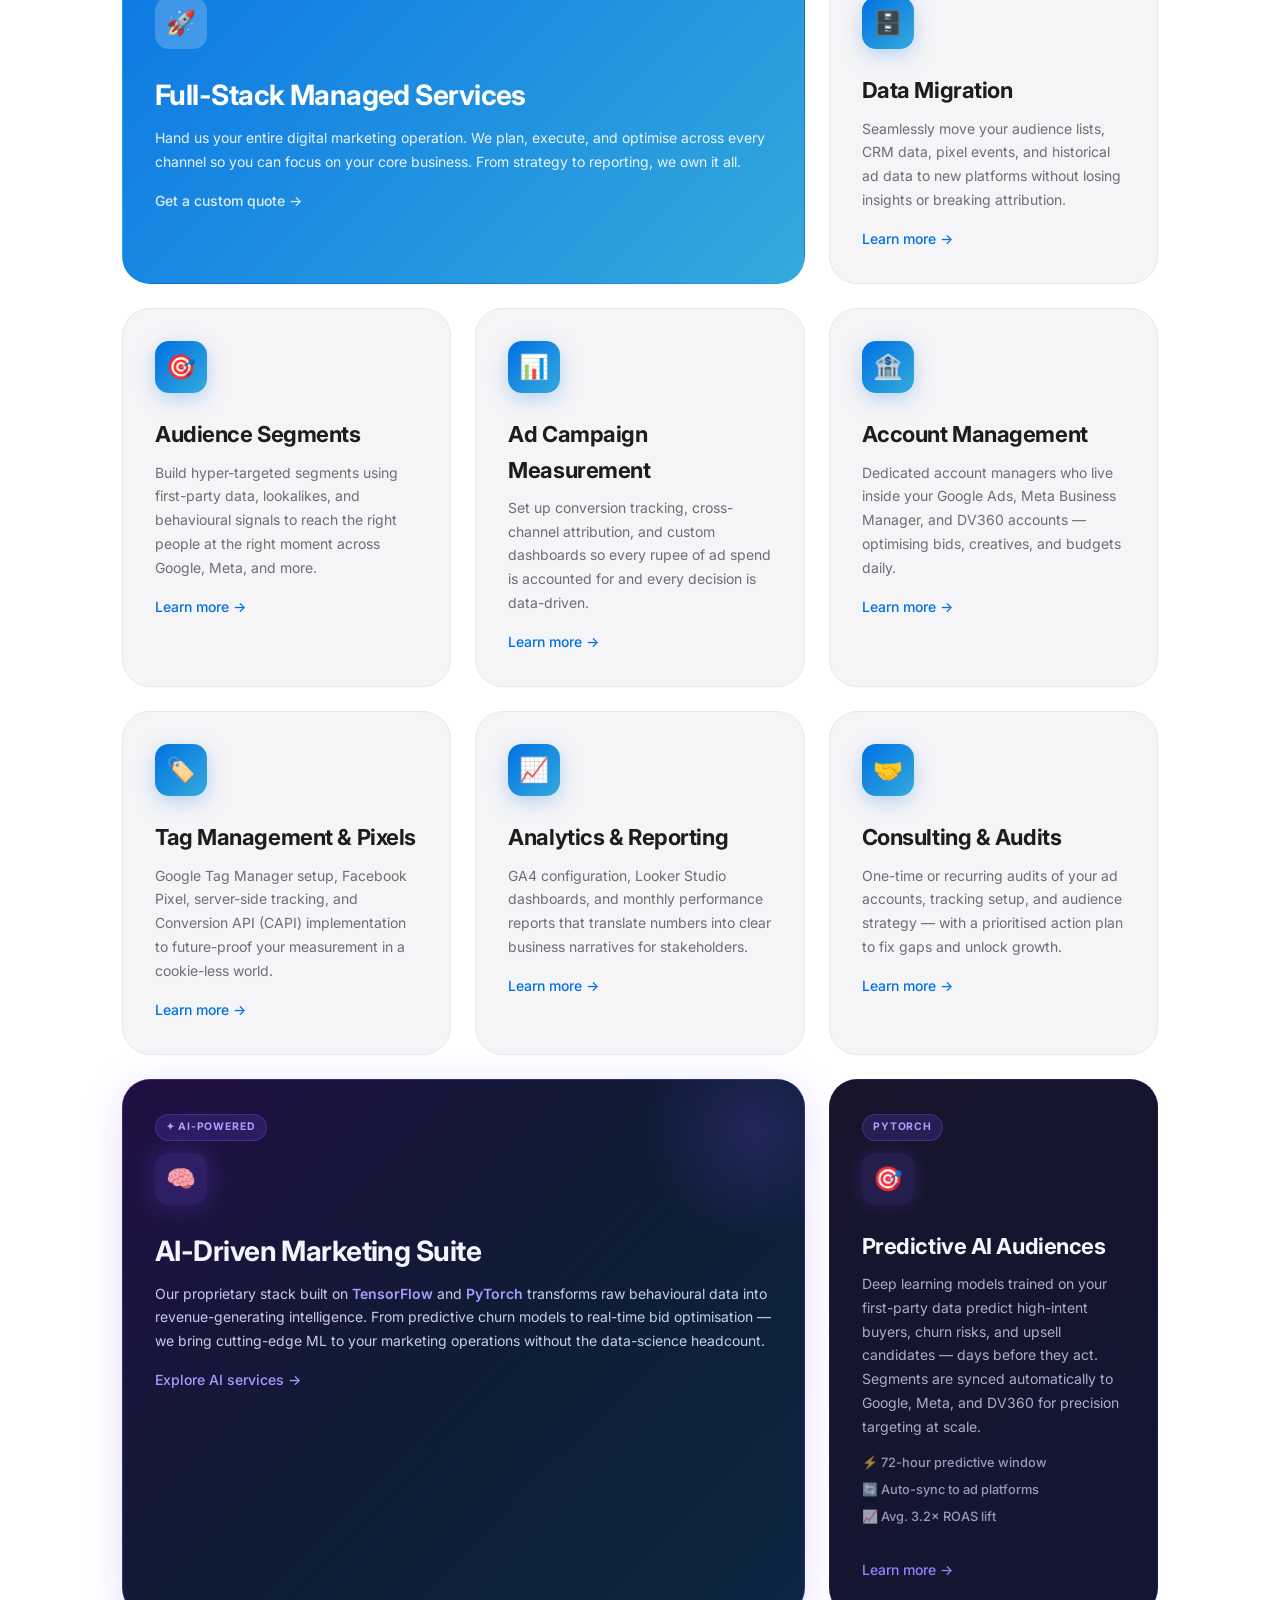
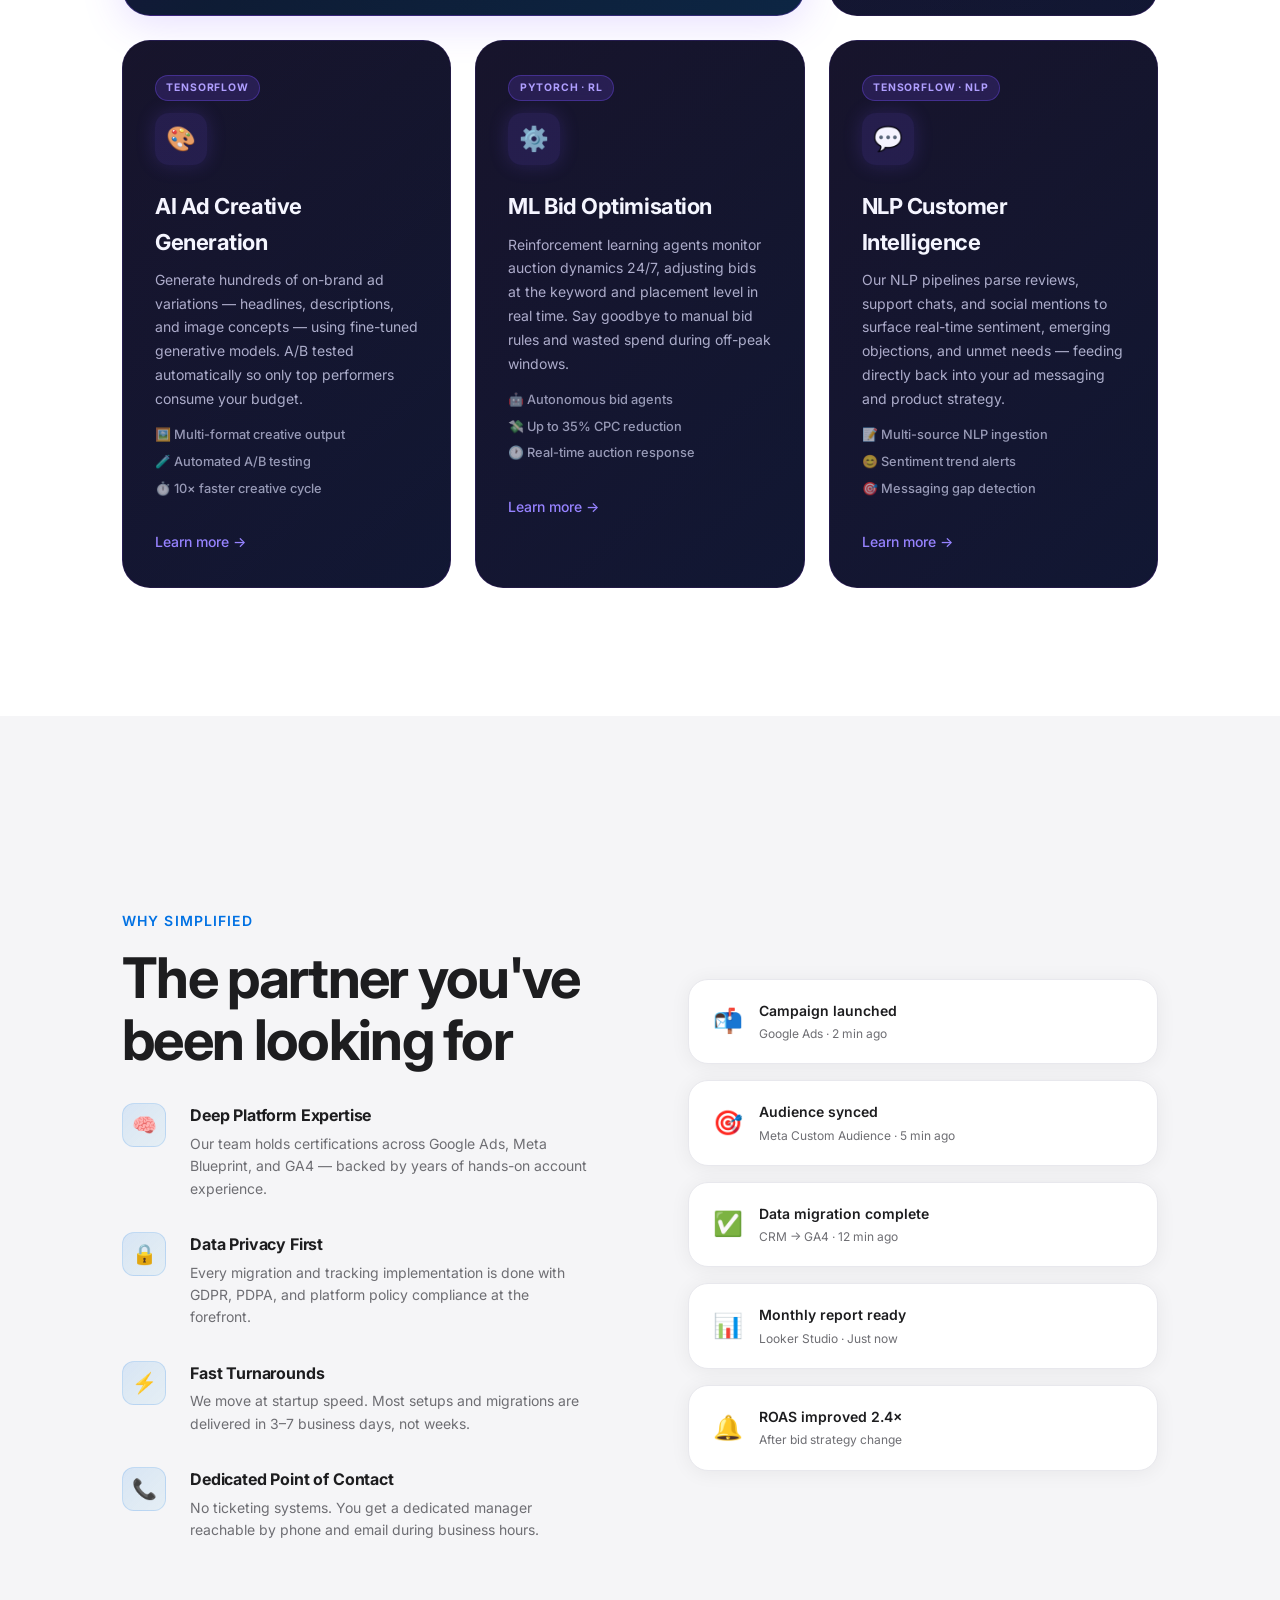
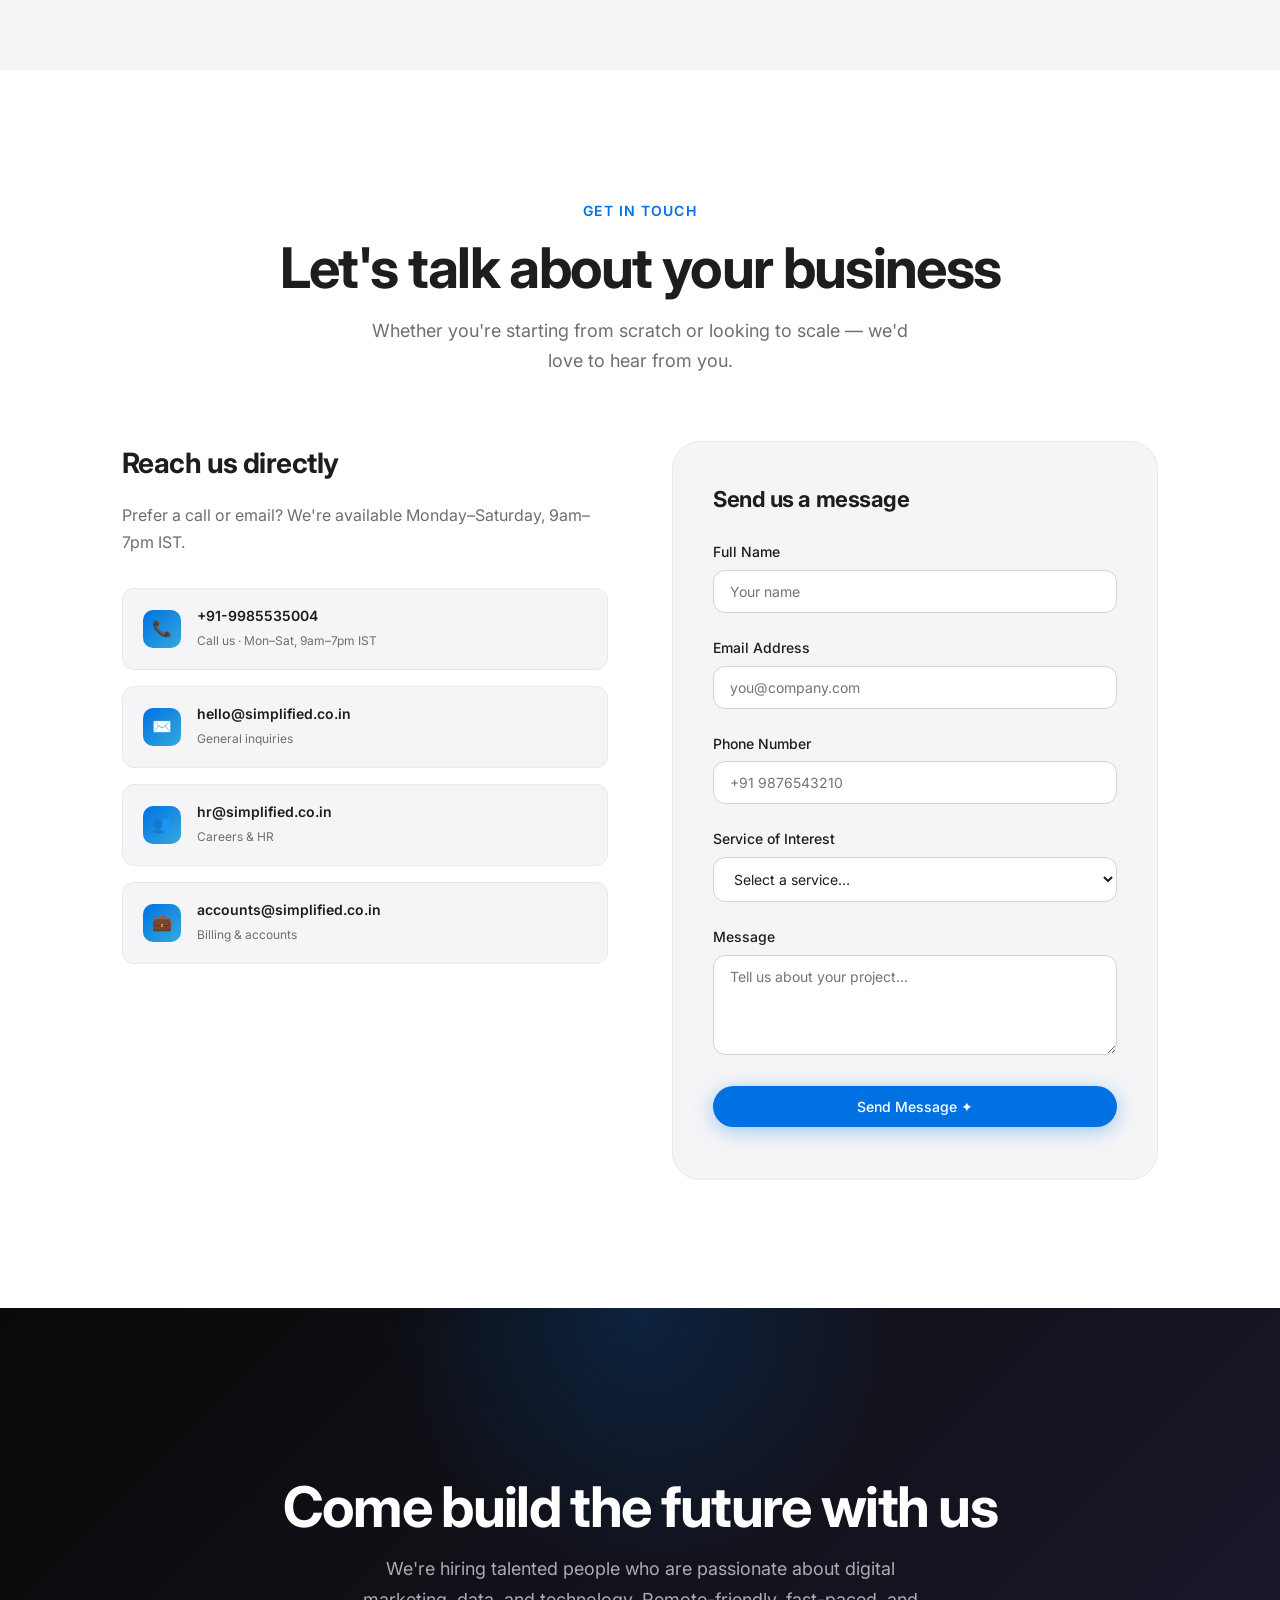
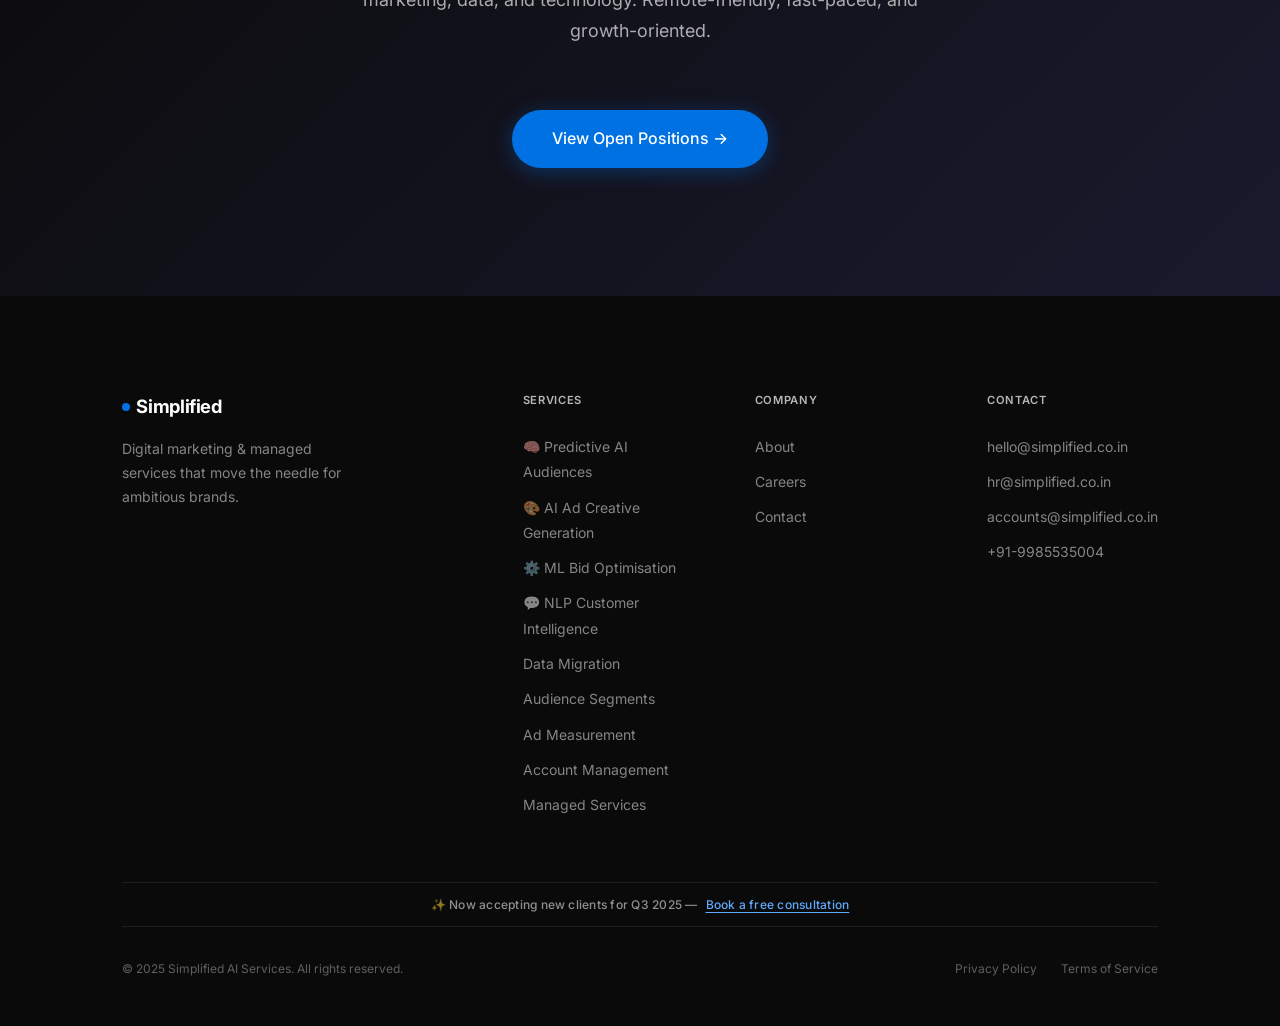
==== commit b4b0f13e: "Move announcement bar from top to bottom of page above copyright" ====
--- a/index.html
+++ b/index.html
@@ -20,10 +20,6 @@
   <div class="loader-logo">Simplified</div>
 </div>
 
-<!-- Announcement Bar -->
-<div class="announcement-bar">
-  Now accepting new clients for Q3 2025 — <a href="#contact">Book a free consultation</a>
-</div>
 
 <!-- Navbar -->
 <nav class="navbar" id="navbar">
@@ -542,8 +538,12 @@
       </div>
     </div>
 
+    <div class="footer-announcement">
+      ✨ Now accepting new clients for Q3 2025 — <a href="#contact">Book a free consultation</a>
+    </div>
+
     <div class="footer-bottom">
-      <p>© 2025 Simplified AI Services. All rights reserved.</p>
+      <p>&copy; 2025 Simplified AI Services. All rights reserved.</p>
       <div class="footer-links">
         <a href="#">Privacy Policy</a>
         <a href="#">Terms of Service</a>
--- a/style.css
+++ b/style.css
@@ -1044,6 +1044,30 @@
   color: var(--white);
 }
 
+/* Footer announcement strip — sits just above the copyright bar */
+.footer-announcement {
+  text-align: center;
+  padding: 0.75rem var(--sp-4);
+  margin-top: var(--sp-4);
+  border-top: 1px solid rgba(255,255,255,0.08);
+  font-size: var(--font-size-xs);
+  font-weight: 500;
+  color: rgba(255,255,255,0.55);
+  letter-spacing: 0.02em;
+}
+
+.footer-announcement a {
+  color: #60aaff;
+  text-decoration: underline;
+  text-underline-offset: 3px;
+  margin-left: 0.3rem;
+  transition: color 0.2s;
+}
+
+.footer-announcement a:hover {
+  color: #90c8ff;
+}
+
 .footer-bottom {
   display: flex;
   justify-content: space-between;
@@ -1234,21 +1258,4 @@
 }
 
 /* ─── Announcement bar ─── */
-.announcement-bar {
-  background: var(--accent);
-  color: var(--white);
-  text-align: center;
-  padding: 0.5rem var(--sp-4);
-  font-size: var(--font-size-xs);
-  font-weight: 500;
-  letter-spacing: 0.02em;
-  position: relative;
-  z-index: 1001;
-}
-
-.announcement-bar a {
-  color: var(--white);
-  text-decoration: underline;
-  text-underline-offset: 3px;
-  margin-left: 0.4rem;
-}
+/* .announcement-bar styles removed — bar moved to footer */
